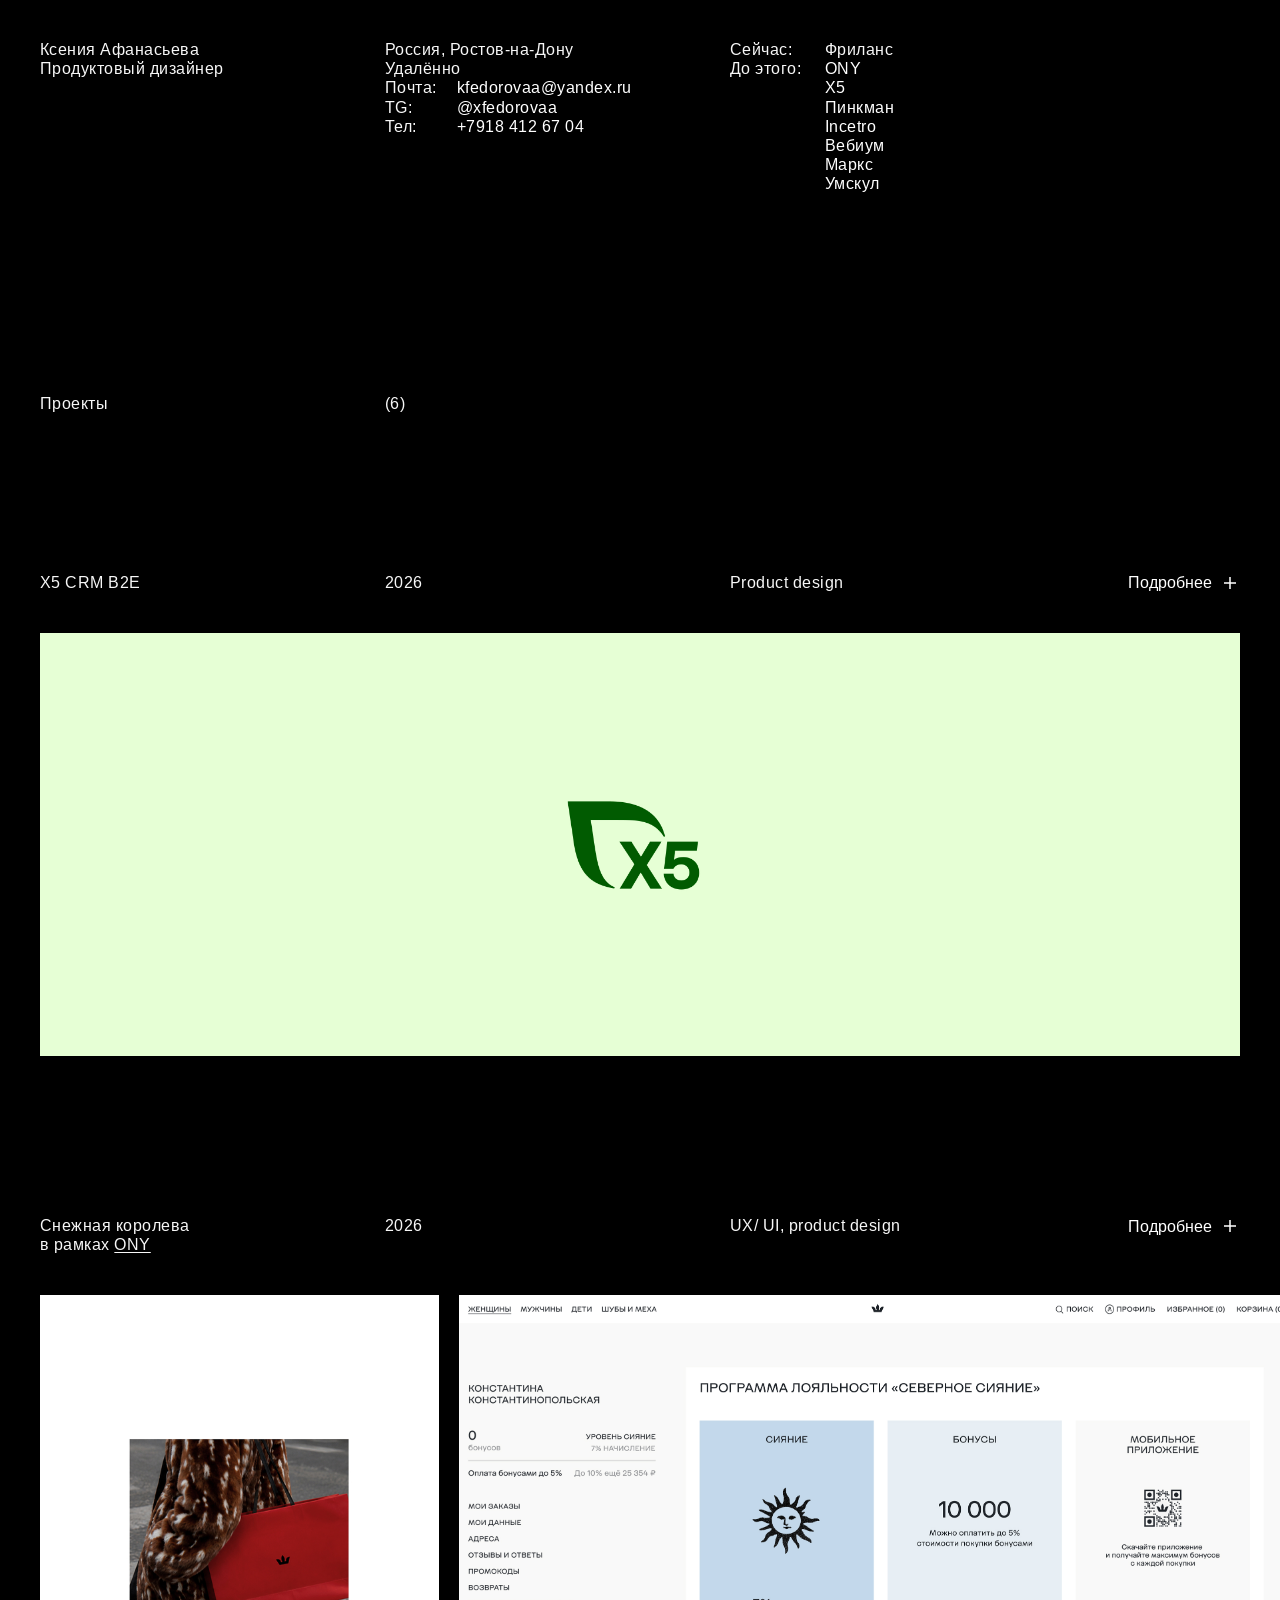
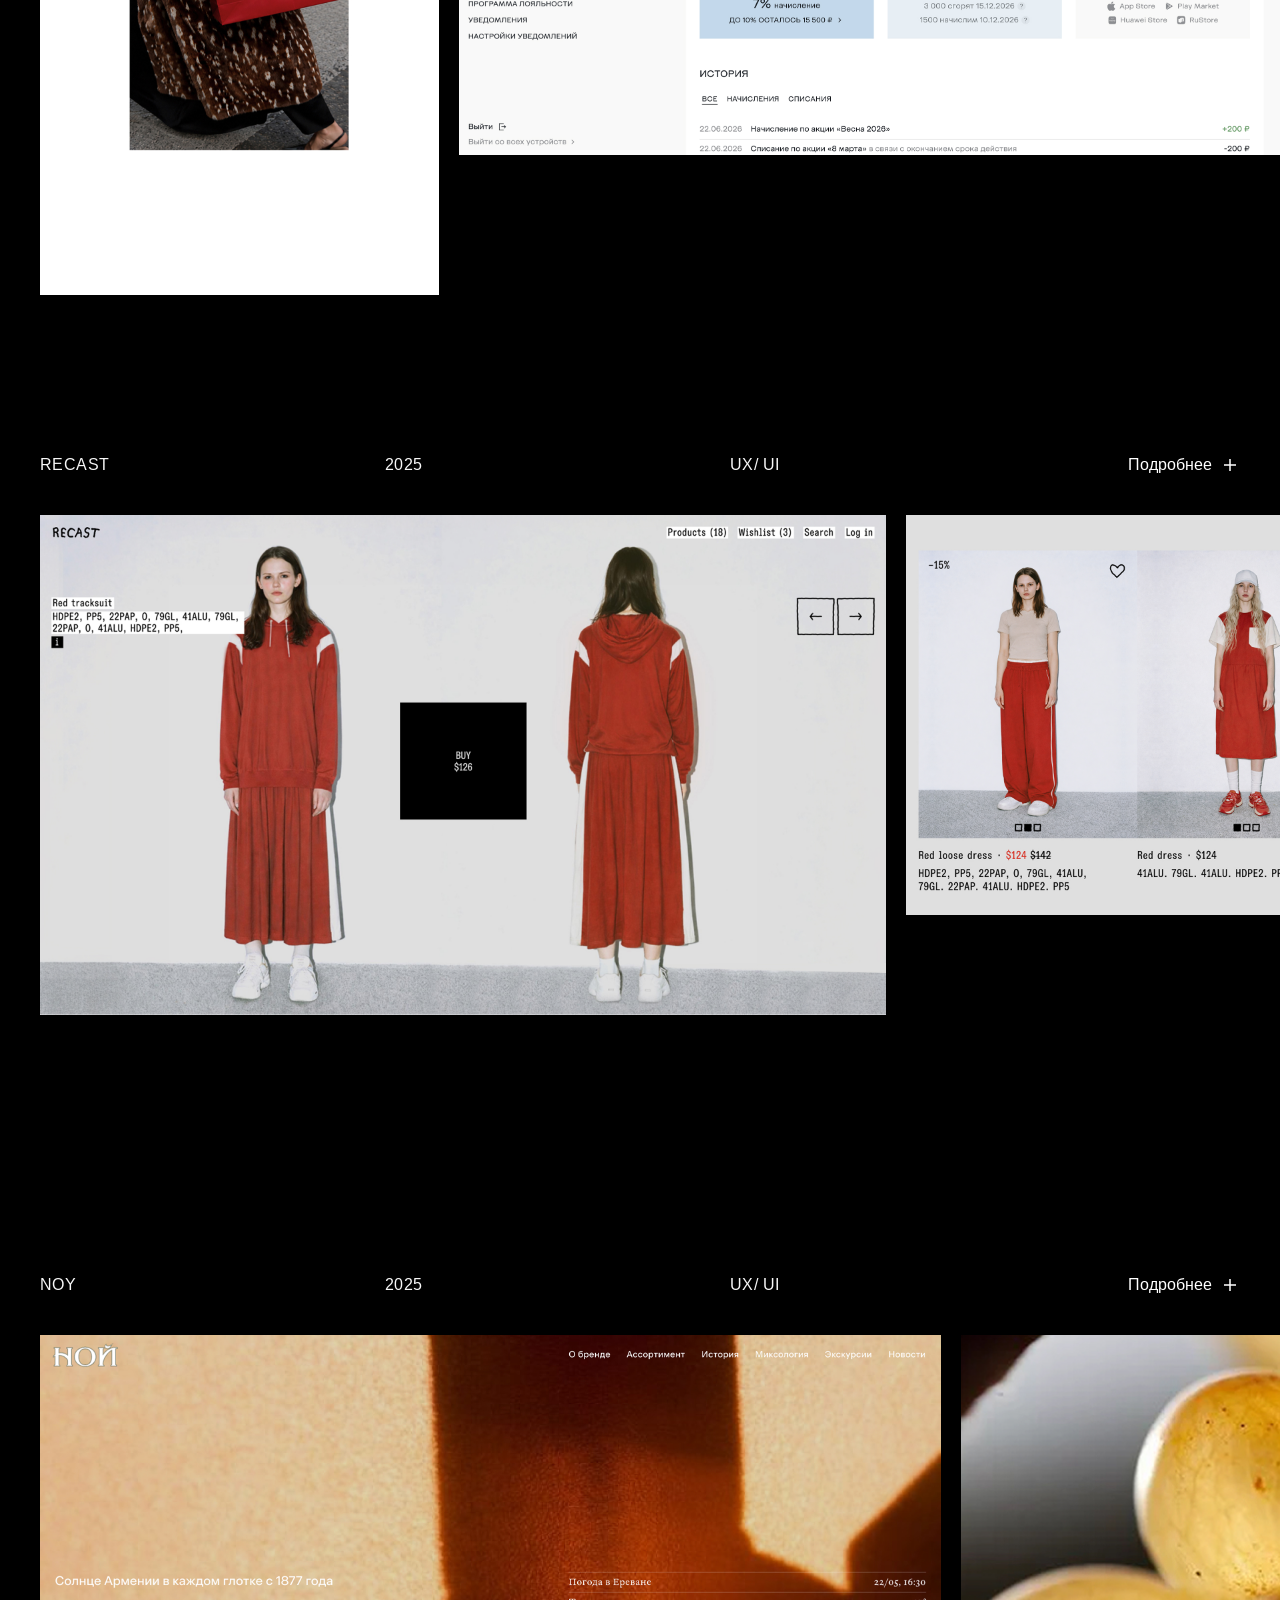
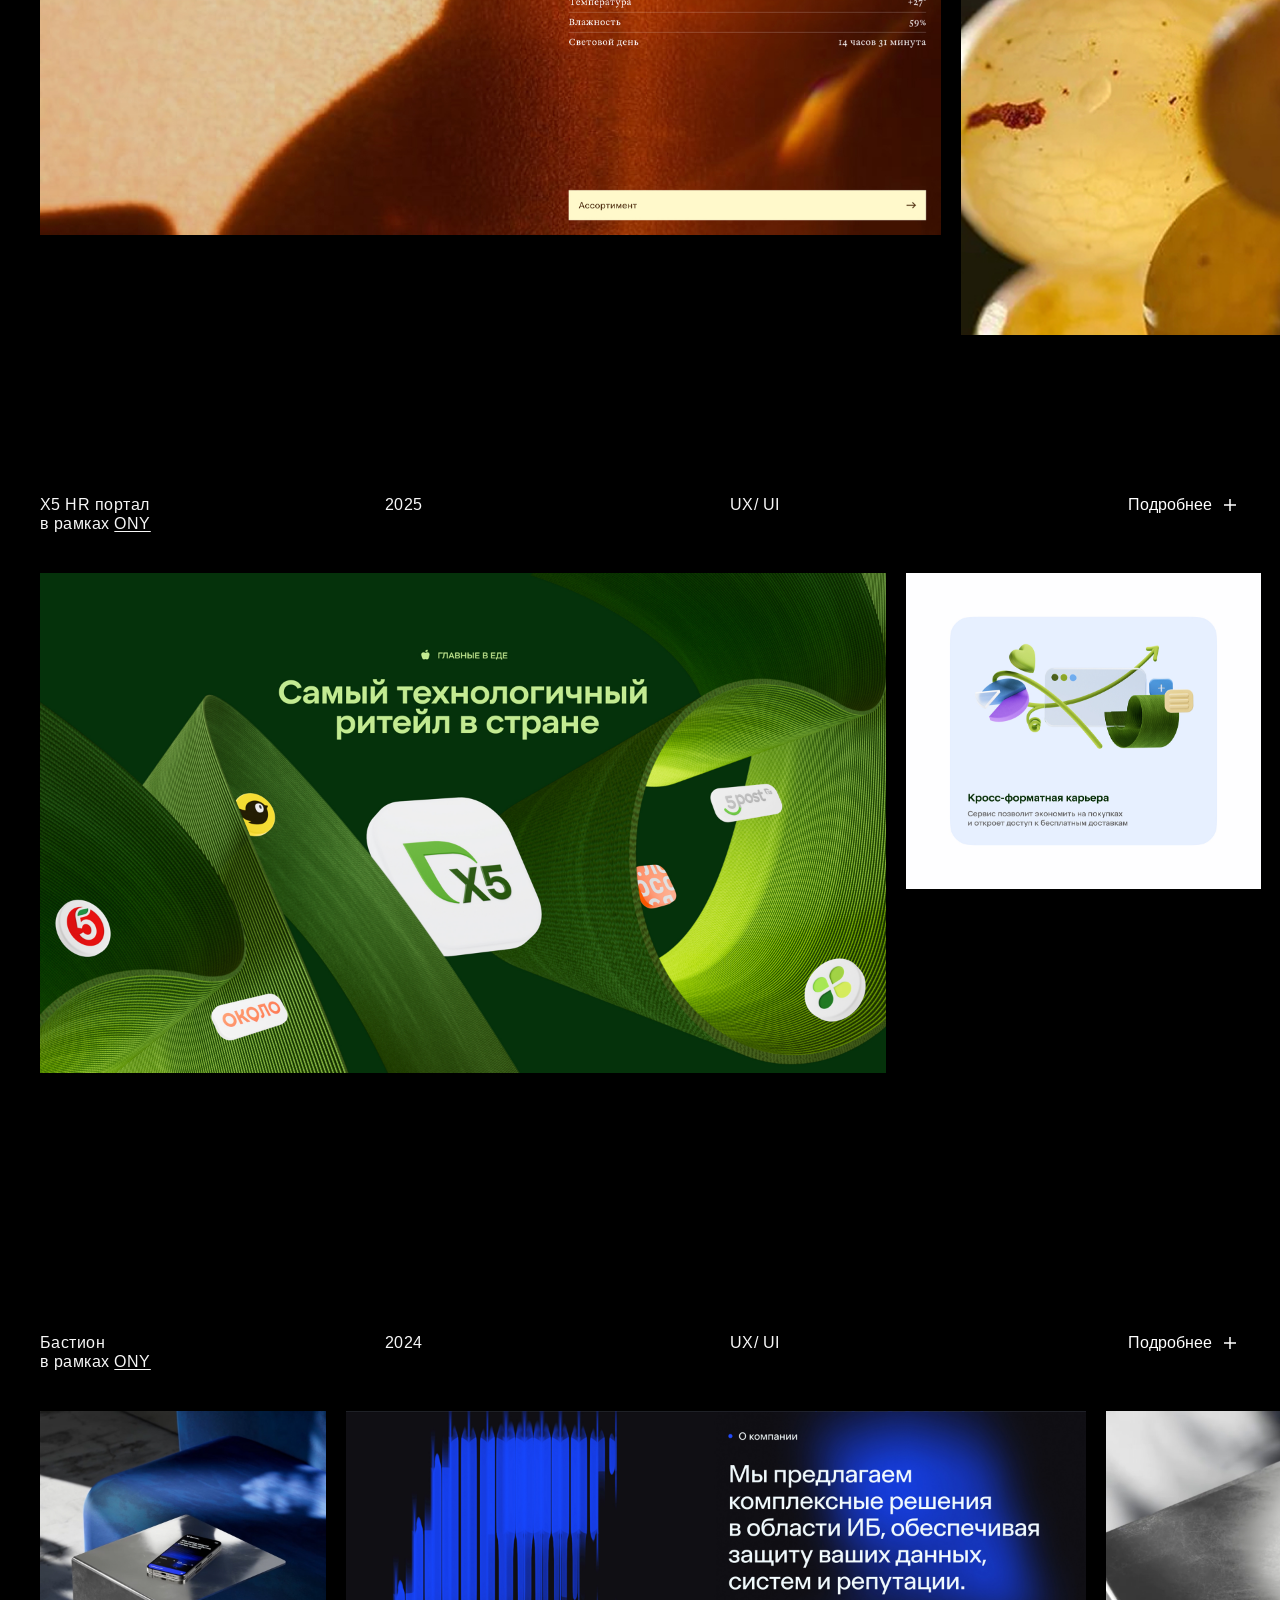
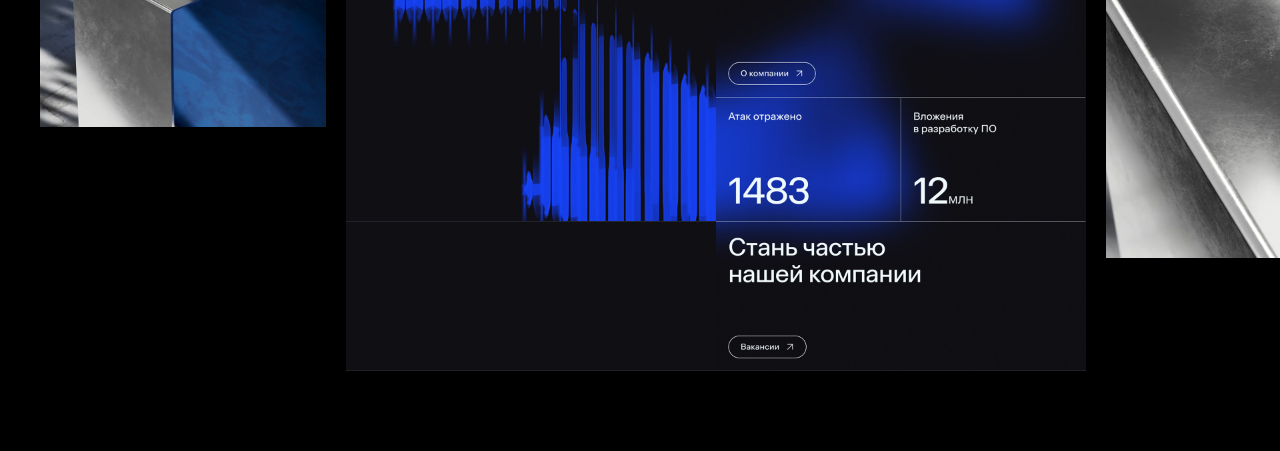
==== index.html @ 17ab8d95 "Add site favicon. Co-authored-by: Cursor <cursoragent@cursor.com>" ====
<!DOCTYPE html>
<html lang="ru">
<head>
  <meta charset="UTF-8" />
  <meta name="viewport" content="width=device-width, initial-scale=1.0" />
  <title>Ксения Афанасьева — продуктовый дизайнер</title>
  <link rel="icon" href="assets/favicon.png" type="image/png" />
  <link rel="preconnect" href="https://fonts.googleapis.com" />
  <link rel="preconnect" href="https://fonts.gstatic.com" crossorigin />
  <link href="https://fonts.googleapis.com/css2?family=Arimo:wght@400&display=swap" rel="stylesheet" />
  <link rel="stylesheet" href="style.css?v=x197b" />
  <script defer src="script.js?v=x197b"></script>
</head>
<body>
  <a class="skip-link" href="#projects">К проектам</a>

  <header class="site-header" data-header>
    <div class="site-header__inner">
      <div class="header-identity-slot">
        <div class="header-identity">
          <p class="header-identity__name">
            Ксения Афанасьева<br />
            Продуктовый дизайнер
          </p>
          <button type="button" class="btn-text" data-open-cv aria-haspopup="dialog" aria-controls="cv-dialog" hidden>
            Открыть CV
          </button>
        </div>
      </div>

      <div class="header-contacts">
        <p class="header-location">
          Россия, Ростов-на-Дону<br />
          Удалённо
        </p>
        <div class="header-contacts__row">
          <p class="header-contacts__labels">
            Почта:<br />
            TG:<br />
            Тел:
          </p>
          <p class="header-contacts__values">
            <a class="btn-text" href="mailto:kfedorovaa@yandex.ru">kfedorovaa@yandex.ru</a><br />
            <a class="btn-text" href="https://t.me/xfedorovaa" target="_blank" rel="noopener noreferrer">@xfedorovaa</a><br />
            <a class="btn-text" href="tel:+79184126704">+7918 412 67 04</a>
          </p>
        </div>
      </div>

      <div class="header-employment">
        <div class="header-employment__labels">
          <p>Сейчас:</p>
          <p>До этого:</p>
        </div>
        <div class="header-employment__values">
          <p>Фриланс</p>
          <p>
            <a class="btn-text" href="https://ony.ru/" target="_blank" rel="noopener noreferrer">ONY</a><br />
            <a class="btn-text" href="https://x5.tech/" target="_blank" rel="noopener noreferrer">X5</a><br />
            <a class="btn-text" href="https://pinkman.ru/" target="_blank" rel="noopener noreferrer">Пинкман</a><br />
            <a class="btn-text" href="https://incetro.ru/" target="_blank" rel="noopener noreferrer">Incetro</a><br />
            <a class="btn-text" href="https://webium.ru/" target="_blank" rel="noopener noreferrer">Вебиум</a><br />
            <a class="btn-text" href="https://marksteam.ru/" target="_blank" rel="noopener noreferrer">Маркс</a><br />
            <a class="btn-text" href="https://umschool.net/" target="_blank" rel="noopener noreferrer">Умскул</a>
          </p>
        </div>
      </div>
    </div>
  </header>

  <main>
    <section class="projects" id="projects" aria-labelledby="projects-heading">
      <div class="projects__head">
        <h1 id="projects-heading" class="projects__title">Проекты</h1>
        <p class="projects__count" aria-label="Всего проектов: 6">(6)</p>
      </div>

      <ul class="projects__list">
        <!-- X5 CRM -->
        <li class="project" data-project>
          <div class="project__top">
            <div class="project__meta">
              <h2 class="project__name">X5 CRM B2E</h2>
              <p class="project__year">2026</p>
              <p class="project__type">Product design</p>
              <button type="button" class="btn-details" data-toggle-details aria-expanded="false">
                <span data-details-label>Подробнее</span>
                <img src="assets/icons/plus.svg" alt="" width="20" height="20" data-details-icon />
              </button>
            </div>

            <div class="project__details" data-details>
              <div class="project__details-collapse">
                <div class="project__details-grid">
                  <p class="project__year project__year--detail">2026</p>
                  <div class="project__team">
                    <p>Арт-директор:<br />Александр Бородин</p>
                    <p>
                      Дизайнеры:<br />
                      Анна Шестакевич<br />
                      Дарья Кондратенко<br />
                      Ксения Афанасьева<br />
                      Сергей Бреус<br />
                      Игорь Кранга
                    </p>
                  </div>
                  <div class="project__about">
                    <div class="project__row">
                      <h3>Задача</h3>
                      <p>Развивать внутреннюю CRM X5 для управления задачами и заявками сотрудников. Переносить существующие процессы в единый интерфейс и упрощать сложные пользовательские сценарии.</p>
                    </div>
                    <div class="project__row">
                      <h3>Роль</h3>
                      <p>Продуктовый дизайнер в команде X5, аутстафф от ONY — 5 месяцев. Проектировала сценарии для сотрудников и руководителей, развивала компоненты дизайн-системы и готовила прототипы для исследований.</p>
                    </div>
                    <div class="project__row">
                      <h3>Ключевой сценарий — оформление сотрудников</h3>
                      <div class="project__prose">
                        <p>Переработала многошаговую заявку на трудоустройство для граждан РФ и иностранцев, которая раньше существовала в формате отдельного опросника.</p>
                        <p><span class="project__lead">Проблема.</span> Форма была перегружена текстом, а требования к документам часто менялись. Сотрудники затруднялись при выборе рабочего графика.</p>
                        <p><span class="project__lead">Исследование.</span> Тестирование показало, что выбор смен отнимал время: новички не понимали номера графиков и не могли осознанно выбрать подходящий.</p>
                        <p><span class="project__lead">Решение.</span> Перестроила форму по смысловым шагам, переработала выбор первого рабочего дня и графика. Теперь сотрудник указывает пожелания по сменам, а руководитель видит их при согласовании заявки.</p>
                      </div>
                    </div>
                    <div class="project__row">
                      <h3>Другие сценарии</h3>
                      <ul class="project__bullets">
                        <li>Проверка заявок руководителем с возможностью вернуть их на исправление и оставить комментарии к конкретным полям.</li>
                        <li>Больничные, отгулы и обмен сменами с согласованием руководителем или коллегой.</li>
                        <li>Отправка и подписание документов сотрудниками.</li>
                      </ul>
                    </div>
                    <div class="project__row">
                      <h3>Результат</h3>
                      <p>Обновлённый сценарий оформления сотрудников запущен в продукте. Сотрудники могут указывать пожелания по рабочему графику, а руководители — видеть их при рассмотрении заявки.</p>
                    </div>
                  </div>
                </div>
              </div>
            </div>
          </div>
          <figure class="project__media project__media--logo">
            <img class="project__logo" src="assets/projects/x5-crm/logo.jpg" alt="Логотип X5" width="1360" height="480" />
          </figure>
        </li>

        <!-- Snow Queen -->
        <li class="project" data-project>
          <div class="project__top">
            <div class="project__meta">
              <h2 class="project__name">
                Снежная королева<br />
                в рамках
                <a href="https://ony.ru/" target="_blank" rel="noopener noreferrer">ONY</a>
              </h2>
              <p class="project__year">2026</p>
              <p class="project__type">UX/ UI, product design</p>
              <button type="button" class="btn-details" data-toggle-details aria-expanded="false">
                <span data-details-label>Подробнее</span>
                <img src="assets/icons/plus.svg" alt="" width="20" height="20" data-details-icon />
              </button>
            </div>
            <div class="project__details" data-details>
              <div class="project__details-collapse">
                <div class="project__details-grid">
                  <p class="project__year project__year--detail">2026</p>
                  <div class="project__team">
                    <p>Арт-директор:<br />Александр Бородин</p>
                    <p>
                      Дизайнеры:<br />
                      Анна Шестакевич<br />
                      Дарья Кондратенко<br />
                      Ксения Афанасьева<br />
                      Сергей Бреус<br />
                      Игорь Кранга
                    </p>
                  </div>
                  <div class="project__about">
                    <div class="project__row">
                      <h3>Задача</h3>
                      <p>Обновить дизайн интернет-магазина и приложения под новый бренд, сохранить сложную бизнес-логику и сделать понятным то, что путало покупателей.</p>
                    </div>
                    <div class="project__row">
                      <h3>Роль</h3>
                      <p>Дизайнер в команде из 4 человек. Полностью делала прототипы, личный кабинет, часть карточки товара и несколько внешних страниц. Также генерация изображений, подготовка макетов к вёрстке и сопровождение после запуска.</p>
                    </div>
                    <div class="project__row">
                      <h3>Объём</h3>
                      <p>29 страниц, веб и приложение за 2 месяца.</p>
                    </div>
                    <div class="project__row">
                      <h3>Что изменили</h3>
                      <ul class="project__bullets">
                        <li>Бронирование с примеркой в магазине через час</li>
                        <li>Упростили оформление заказа</li>
                        <li>Понятнее программа лояльности</li>
                        <li>Личный кабинет разбит по смысловым блокам</li>
                        <li>Новое: отзывы и оценки в карточке, сториз товаров — мини-коллекции из 5–10 вещей и др.</li>
                      </ul>
                    </div>
                  </div>
                </div>
              </div>
            </div>
          </div>
          <div class="gallery" aria-label="Галерея проекта Снежная королева">
            <div class="gallery__track">
              <img class="gallery__item" src="assets/projects/snow-queen/preview.jpg" alt="" width="399" height="600" loading="lazy" style="--w:399;--h:600" />
              <img class="gallery__item" src="assets/projects/snow-queen/block.jpg" alt="" width="835" height="460" loading="lazy" style="--w:835;--h:460" />
              <div class="gallery__stack" style="--w:273;--h:600">
                <img src="assets/projects/snow-queen/product-01.jpg" alt="" width="273" height="375" loading="lazy" />
                <img src="assets/projects/snow-queen/product-02.jpg" alt="" width="273" height="225" loading="lazy" />
              </div>
              <img class="gallery__item" src="assets/projects/snow-queen/photo.jpg" alt="" width="327" height="500" loading="lazy" style="--w:327;--h:500" />
              <img class="gallery__item" src="assets/projects/snow-queen/main.jpg" alt="" width="708" height="500" loading="lazy" style="--w:708;--h:500" />
              <img class="gallery__item" src="assets/projects/snow-queen/product-01.jpg" alt="" width="273" height="600" loading="lazy" style="--w:273;--h:600" />
              <img class="gallery__item" src="assets/projects/snow-queen/mannequin.jpg" alt="" width="306" height="460" loading="lazy" style="--w:306;--h:460" />
              <img class="gallery__item" src="assets/projects/snow-queen/product-02.jpg" alt="" width="274" height="600" loading="lazy" style="--w:274;--h:600" />
            </div>
          </div>
        </li>

        <!-- RECAST -->
        <li class="project" data-project>
          <div class="project__top">
            <div class="project__meta">
              <h2 class="project__name">RECAST</h2>
              <p class="project__year">2025</p>
              <p class="project__type">UX/ UI</p>
              <button type="button" class="btn-details" data-toggle-details aria-expanded="false">
                <span data-details-label>Подробнее</span>
                <img src="assets/icons/plus.svg" alt="" width="20" height="20" data-details-icon />
              </button>
            </div>
            <div class="project__details" data-details>
              <div class="project__details-collapse">
                <div class="project__details-grid">
                  <p class="project__year project__year--detail">2025</p>
                  <div class="project__team">
                    <p>Арт-директор:<br />Богдан Чернышев</p>
                    <p>Дизайнер:<br />Ксения Афанасьева</p>
                  </div>
                  <div class="project__about">
                    <div class="project__row">
                      <h3>Задача</h3>
                      <p>Придумать бренд одежды из переработанных материалов и его интернет-магазин. Метафора: маркировка пластика (HDPE2, PP5) становится языком бренда и навигации.</p>
                    </div>
                    <div class="project__row">
                      <h3>Роль</h3>
                      <p>Весь проект: концепция, айдентика, дизайн интернет-магазина, генеративный фото- и видеостиль.</p>
                    </div>
                    <div class="project__row">
                      <h3>Инструменты</h3>
                      <p>Midjourney, ChatGPT, Krea, Sora.</p>
                    </div>
                  </div>
                </div>
              </div>
            </div>
          </div>
          <div class="gallery" aria-label="Галерея проекта RECAST">
            <div class="gallery__track">
              <img class="gallery__item" src="assets/projects/recast/group-01.jpg" alt="" width="846" height="500" loading="lazy" style="--w:846;--h:500" />
              <img class="gallery__item" src="assets/projects/recast/main-01.jpg" alt="" width="450" height="400" loading="lazy" style="--w:450;--h:400" />
              <img class="gallery__item" src="assets/projects/recast/main-02.jpg" alt="" width="779" height="500" loading="lazy" style="--w:779;--h:500" />
              <img class="gallery__item" src="assets/projects/recast/group-02.jpg" alt="" width="421" height="600" loading="lazy" style="--w:421;--h:600" />
              <img class="gallery__item" src="assets/projects/recast/catalog.jpg" alt="" width="604" height="500" loading="lazy" style="--w:604;--h:500" decoding="async" />
              <img class="gallery__item" src="assets/projects/recast/main-03.jpg" alt="" width="699" height="400" loading="lazy" style="--w:699;--h:400" />
            </div>
          </div>
        </li>

        <!-- NOY -->
        <li class="project" data-project>
          <div class="project__top">
            <div class="project__meta">
              <h2 class="project__name">NOY</h2>
              <p class="project__year">2025</p>
              <p class="project__type">UX/ UI</p>
              <button type="button" class="btn-details" data-toggle-details aria-expanded="false">
                <span data-details-label>Подробнее</span>
                <img src="assets/icons/plus.svg" alt="" width="20" height="20" data-details-icon />
              </button>
            </div>
            <div class="project__details" data-details>
              <div class="project__details-collapse">
                <div class="project__details-grid">
                  <p class="project__year project__year--detail">2025</p>
                  <div class="project__team">
                    <p>Арт-директор:<br />Богдан Чернышев</p>
                    <p>Дизайнер:<br />Ксения Афанасьева</p>
                  </div>
                  <div class="project__about">
                    <div class="project__row">
                      <h3>Задача</h3>
                      <p>Провести редизайн фирменного стиля и сайта бренда «НОЯ». Необходимо было переосмыслить визуальный язык, чтобы подчеркнуть атмосферу роскоши и эксклюзивности, а также передать богатый культурный колорит Армении.</p>
                    </div>
                    <div class="project__row">
                      <h3>Идея</h3>
                      <p>Концепция вдохновлена многовековым наследием и природным величием Армении. Визуальный язык построен на контрасте благородной сдержанности и декоративных элементов, отсылающих к национальным орнаментам и фактурам камня. Акцент сделан на создании ощущения «тихой роскоши», где премиальность раскрывается через детали, а не через избыточность.</p>
                    </div>
                    <div class="project__row">
                      <h3>Роль</h3>
                      <p>Самостоятельно разработала концепцию проекта, дизайн интернет-магазина, а также генеративный фото- и видеостиль.</p>
                    </div>
                  </div>
                </div>
              </div>
            </div>
          </div>
          <div class="gallery" aria-label="Галерея проекта NOY">
            <div class="gallery__track">
              <img class="gallery__item" src="assets/projects/noy/group-01.jpg" alt="" width="901" height="500" loading="lazy" style="--w:901;--h:500" />
              <img class="gallery__item" src="assets/projects/noy/preview.jpg" alt="" width="422" height="600" loading="lazy" style="--w:422;--h:600" />
              <img class="gallery__item" src="assets/projects/noy/product-01.jpg" alt="" width="273" height="600" loading="lazy" style="--w:273;--h:600" />
              <img class="gallery__item" src="assets/projects/noy/group-03.jpg" alt="" width="901" height="526" loading="lazy" style="--w:901;--h:526" />
              <img class="gallery__item" src="assets/projects/noy/product-02.jpg" alt="" width="273" height="600" loading="lazy" style="--w:273;--h:600" />
              <img class="gallery__item" src="assets/projects/noy/preview.jpg" alt="" width="387" height="405" loading="lazy" style="--w:387;--h:405" />
              <img class="gallery__item" src="assets/projects/noy/block.jpg?v=4" alt="" width="901" height="577" loading="lazy" style="--w:901;--h:577" decoding="async" />
              <img class="gallery__item" src="assets/projects/noy/product-03.jpg" alt="" width="273" height="600" loading="lazy" style="--w:273;--h:600" />
            </div>
          </div>
        </li>

        <!-- X5 HR -->
        <li class="project" data-project>
          <div class="project__top">
            <div class="project__meta">
              <h2 class="project__name">
                X5 HR портал<br />
                в рамках
                <a href="https://ony.ru/" target="_blank" rel="noopener noreferrer">ONY</a>
              </h2>
              <p class="project__year">2025</p>
              <p class="project__type">UX/ UI</p>
              <button type="button" class="btn-details" data-toggle-details aria-expanded="false">
                <span data-details-label>Подробнее</span>
                <img src="assets/icons/plus.svg" alt="" width="20" height="20" data-details-icon />
              </button>
            </div>
            <div class="project__details" data-details>
              <div class="project__details-collapse">
                <div class="project__details-grid">
                  <p class="project__year project__year--detail">2025</p>
                  <div class="project__team">
                    <p>Арт-директор:<br />Артём Леонтьев</p>
                    <p>
                      Дизайнеры:<br />
                      Ксения Афанасьева<br />
                      Игорь Кранга
                    </p>
                  </div>
                  <div class="project__about">
                    <div class="project__row">
                      <h3>Задача</h3>
                      <p>Сделать карьерный портал холдинга, который помогает кандидату найти вакансию по городу и направлению и привлекает через мероприятия.</p>
                    </div>
                    <div class="project__row">
                      <h3>Роль</h3>
                      <p>Дизайнер в команде. Делала прототипы и дизайн страниц по новому бренду, генерацию изображений, подготовку макетов к вёрстке.</p>
                    </div>
                    <div class="project__row">
                      <h3>Результат</h3>
                      <p>Написала гайд по работе с библиотекой компонентов и свод правил по типографике, шрифтам, композиции и использованию компонентов. По этим правилам команда X5 собирает коммуникационные лендинги без участия агентства.</p>
                    </div>
                  </div>
                </div>
              </div>
            </div>
          </div>
          <div class="gallery" aria-label="Галерея проекта X5 HR Portal">
            <div class="gallery__track">
              <img class="gallery__item" src="assets/projects/x5-hr/block.jpg" alt="" width="846" height="500" loading="lazy" style="--w:846;--h:500" />
              <img class="gallery__item" src="assets/projects/x5-hr/main.jpg" alt="" width="355" height="316" loading="lazy" style="--w:355;--h:316" />
              <img class="gallery__item" src="assets/projects/x5-hr/group-01.jpg" alt="" width="422" height="600" loading="lazy" style="--w:422;--h:600" />
              <img class="gallery__item" src="assets/projects/x5-hr/group-02.jpg" alt="" width="848" height="500" loading="lazy" style="--w:848;--h:500" />
            </div>
          </div>
        </li>

        <!-- Bastion -->
        <li class="project" data-project>
          <div class="project__top">
            <div class="project__meta">
              <h2 class="project__name">
                Бастион<br />
                в рамках
                <a href="https://ony.ru/" target="_blank" rel="noopener noreferrer">ONY</a>
              </h2>
              <p class="project__year">2024</p>
              <p class="project__type">UX/ UI</p>
              <button type="button" class="btn-details" data-toggle-details aria-expanded="false">
                <span data-details-label>Подробнее</span>
                <img src="assets/icons/plus.svg" alt="" width="20" height="20" data-details-icon />
              </button>
            </div>
            <div class="project__details" data-details>
              <div class="project__details-collapse">
                <div class="project__details-grid">
                  <p class="project__year project__year--detail">2024</p>
                  <div class="project__team">
                    <p>Арт-директор:<br />Георгий Кустов</p>
                    <p>
                      Дизайнеры:<br />
                      Ксения Афанасьева<br />
                      Сергей Бреус
                    </p>
                  </div>
                  <div class="project__about">
                    <div class="project__row">
                      <h3>Задача</h3>
                      <p>Редизайн корпоративного сайта компании по информационной безопасности под новый бренд: услуги, проекты, карьера, медиа.</p>
                    </div>
                    <div class="project__row">
                      <h3>Роль</h3>
                      <p>Дизайнер в команде. Делала прототипы, дизайн страниц, адаптивы 768/375, генерацию изображений, готовила макеты к вёрстке.</p>
                    </div>
                  </div>
                </div>
              </div>
            </div>
          </div>
          <div class="gallery gallery--bastion" aria-label="Галерея проекта Бастион">
            <div class="gallery__track">
              <img class="gallery__item" src="assets/projects/bastion/preview-01.jpg" alt="" width="286" height="316" loading="lazy" style="--w:286;--h:316" />
              <img class="gallery__item" src="assets/projects/bastion/block.jpg" alt="" width="740" height="560" loading="lazy" style="--w:740;--h:560" />
              <img class="gallery__item" src="assets/projects/bastion/preview-02.jpg" alt="" width="796" height="447" loading="lazy" style="--w:796;--h:447" />
              <img class="gallery__item" src="assets/projects/bastion/preview-03.jpg" alt="" width="366" height="316" loading="lazy" style="--w:366;--h:316" />
              <img class="gallery__item" src="assets/projects/bastion/preview-04.jpg" alt="" width="796" height="447" loading="lazy" style="--w:796;--h:447" />
            </div>
          </div>
        </li>
      </ul>
    </section>
  </main>

  <!-- CV dialog -->
  <div class="cv-overlay" id="cv-dialog" role="dialog" aria-modal="true" aria-labelledby="cv-title" hidden>
    <div class="cv-overlay__backdrop" data-close-cv tabindex="-1"></div>
    <div class="cv-dialog" role="document">
      <button type="button" class="cv-dialog__close" data-close-cv aria-label="Закрыть CV">
        <img src="assets/icons/close.svg" alt="" width="20" height="20" />
      </button>

      <div class="cv-dialog__paper">
        <div class="cv-page cv-page--left">
          <aside class="cv-sidebar">
            <div class="cv-photo">
              <img class="cv-photo__clip" src="assets/icons/paperclip.svg" alt="" width="28" height="48" />
              <div class="cv-photo__frame">
                <img src="assets/cv/portrait.jpg" alt="Портрет Ксении Афанасьевой" width="134" height="155" />
              </div>
            </div>
            <p class="cv-sidebar__role">Продуктовый дизайнер</p>
            <p class="cv-sidebar__summary">Опыт более 3 лет в UX/UI. Проектирую веб- и мобильные интерфейсы для e-commerce, B2E и B2B-продуктов</p>
            <p class="cv-sidebar__location">Ростов-на-Дону, Россия<br />Удаленно</p>
          </aside>

          <div class="cv-col cv-col--left">
            <h2 id="cv-title" class="cv-name">Ксения Афанасьева</h2>
            <div class="cv-block cv-block--contacts">
              <p><span class="cv-label">TG: </span><a href="https://t.me/xfedorovaa" target="_blank" rel="noopener noreferrer">@xfedorovaa</a></p>
              <p><span class="cv-label">Email: </span><a href="mailto:kfedorovaa@yandex.ru">kfedorovaa@yandex.ru</a></p>
              <p><span class="cv-label">Тел: </span><a href="tel:+79184126704">+7 918 412 67 04</a></p>
            </div>
            <div class="cv-block cv-block--education">
              <p class="cv-section-label">Образование</p>
              <p>Высшее (2019 — 2023)</p>
              <p>Южный федеральный университет (ЮФУ), Высшая школа бизнеса, направление «Туризм»</p>
            </div>
            <div class="cv-block cv-block--skills">
              <p class="cv-section-label">Навыки</p>
              <p>Продуктовый, UX/UI, подготовка к разработке: Пользовательские сценарии, прототипирование, веб- и мобильные интерфейсы, e-commerce, B2E, B2B, CRM, работа с результатами исследований, дизайн-системы. Auto Layout, компоненты, варианты, библиотеки, Variables, токены, адаптивный дизайн, Dev Mode.</p>
            </div>
            <div class="cv-block cv-block--tools">
              <p class="cv-section-label">Инструменты</p>
              <p>Figma, FigJam, Miro, Adobe Photoshop, Adobe Illustrator, Claude Code, Cursor, Figma MCP, ChatGPT, Gemini, Perplexity, Midjourney, Krea, Reve, Weavy, Sora, Runway, Jira, Confluence, Notion.</p>
            </div>
            <div class="cv-block cv-block--languages">
              <p class="cv-section-label">Языки</p>
              <p>Английский — B2<br />Испанский — A2</p>
            </div>
          </div>
        </div>

        <p class="cv-experience-label">Опыт</p>

        <div class="cv-page cv-page--right">
          <div class="cv-col cv-col--right">
            <article class="cv-job">
              <div class="cv-job__meta">
                <p class="cv-job__company">ONY</p>
                <p class="cv-job__role">Middle Digital-дизайнер, UX/UI и продуктовые проекты</p>
                <p class="cv-job__dates">Январь 2024 —<br />Ноябрь 2026</p>
              </div>
              <ul class="cv-job__list">
                <li>Проектировала пользовательские сценарии, веб- и мобильные интерфейсы, интерактивные прототипы.</li>
                <li>Создавала и развивала компоненты и дизайн-системы в Figma, готовила макеты к разработке и сопровождала реализацию.</li>
                <li>В составе команды дизайнеров работала над редизайном интернет-магазина и мобильного приложения Снежной Королевы. Также отвечала за прототипы, личный кабинет, самостоятельно проектировала мобильное приложение. Проектировала бронирование товаров для примерки, оформление заказа и возвраты; готовила макеты к разработке и сопровождала реализацию.</li>
                <li>Проектировала страницы карьерного портала X5 HR и готовила макеты к разработке. Также разработала гайд по библиотеке компонентов, типографике, композиции и сборке страниц. Команда X5 использует его для самостоятельной сборки коммуникационных лендингов.</li>
              </ul>
            </article>

            <article class="cv-job">
              <div class="cv-job__meta">
                <p class="cv-job__company">X5</p>
                <p class="cv-job__role">Продуктовый дизайнер<br />на аутстаффе в ONY</p>
                <p class="cv-job__dates">Октябрь 2025 —<br />Февраль 2026</p>
              </div>
              <ul class="cv-job__list">
                <li>Проектировала сценарии внутренней CRM для сотрудников и руководителей, собирала сложные компоненты, включая таблицы.</li>
                <li>На основе результатов исследований переработала многошаговую заявку на трудоустройство: разделила её на смысловые шаги и упростила выбор графика. Обновлённый сценарий запущен в продукте: сотрудник указывает пожелания по сменам, руководитель видит их при согласовании заявки.</li>
                <li>Подготовила прототипы для исследований.</li>
                <li>Проектировала дополнительные сценарии проверки заявок, отсутствий, обмена сменами и работы с документами.</li>
              </ul>
            </article>

            <article class="cv-job">
              <div class="cv-job__meta">
                <p class="cv-job__company">Пинкман</p>
                <p class="cv-job__role">UX/UI-дизайнер</p>
                <p class="cv-job__dates">Август —<br />Декабрь 2023</p>
              </div>
              <ul class="cv-job__list">
                <li>Проектировала веб-страницы и интерфейсы в рамках существующих дизайн-систем.</li>
                <li>Создавала недостающие компоненты, адаптировала макеты под разные разрешения и готовила их к передаче в разработку.</li>
              </ul>
            </article>

            <article class="cv-job">
              <div class="cv-job__meta">
                <p class="cv-job__company">Вебиум</p>
                <p class="cv-job__role">Коммуникационный<br />дизайнер</p>
                <p class="cv-job__dates">Август 2019 —<br />Август 2023</p>
              </div>
              <ul class="cv-job__list">
                <li>Создавала визуальные материалы для социальных сетей, email-рассылок и рекламных кампаний.</li>
                <li>Поддерживала единый визуальный стиль онлайн-школы в разных каналах коммуникации.</li>
              </ul>
            </article>
          </div>
        </div>
      </div>
    </div>
  </div>

</body>
</html>
---- style.css ----
/* Ксения Афанасьева — портфолио
   Desktop: 1440 · Mobile: 375
   Font: Arimo 400 only
*/

:root {
  --bg: #000000;
  --text: #f7f7f7;
  --text-strong: #ffffff;
  --muted: #8a8a8a;
  --cv-ink: #000000;
  --cv-paper: #ffffff;
  --cv-side: #c5d0d8;
  --cv-muted: #6b6b6b;
  --x5-mint: #e1fad2;
  --pad: 40px;
  --content: 1360px;
  --col: 345px;
  --gap-projects: 160px;
  --fs: 16px;
  --lh: 1.2;
  --track: 0.03em;
  --header-sticky-top: 24px;
}

*,
*::before,
*::after {
  box-sizing: border-box;
}

html {
  scroll-behavior: smooth;
}

body {
  margin: 0;
  min-width: 320px;
  background: var(--bg);
  color: var(--text);
  font-family: "Arimo", sans-serif;
  font-weight: 400;
  font-size: var(--fs);
  line-height: var(--lh);
  letter-spacing: var(--track);
  -webkit-font-smoothing: antialiased;
}

img {
  display: block;
  max-width: 100%;
  height: auto;
}

a {
  color: inherit;
  text-decoration: underline;
  text-underline-offset: 2px;
}

a:hover {
  opacity: 0.5;
}

button {
  font: inherit;
  color: inherit;
  background: none;
  border: 0;
  padding: 0;
  cursor: pointer;
}

button:hover {
  opacity: 0.5;
}

button:focus-visible,
a:focus-visible {
  outline: 1px solid var(--text-strong);
  outline-offset: 3px;
}

p,
h1,
h2,
h3,
ul {
  margin: 0;
}

.skip-link {
  position: absolute;
  left: -9999px;
  top: 0;
  z-index: 1000;
  background: var(--text-strong);
  color: var(--bg);
  padding: 8px 12px;
}

.skip-link:focus {
  left: 12px;
  top: 12px;
}

/* Header — 3 columns aligned with projects grid (345 / 345 / rest) */

.site-header {
  padding: var(--pad) var(--pad) 0;
}

.site-header__inner {
  display: grid;
  grid-template-columns: var(--col) var(--col) minmax(0, 1fr);
  gap: 0;
  max-width: var(--content);
  margin: 0 auto;
  align-items: start;
}

.header-identity-slot {
  min-width: 0;
}

.header-identity {
  display: flex;
  flex-direction: column;
  gap: 16px;
  max-width: 220px;
  mix-blend-mode: difference;
  z-index: 20;
}

.header-identity.is-fixed {
  position: fixed;
  top: var(--header-sticky-top);
  mix-blend-mode: difference;
  z-index: 30;
  pointer-events: auto;
  color: var(--text-strong);
}

.header-identity__name,
.header-contacts,
.header-employment {
  mix-blend-mode: difference;
}

[data-open-cv],
button[data-open-cv] {
  display: none !important;
}

.btn-text {
  align-self: flex-start;
  color: var(--text-strong);
  text-decoration: none;
}

.btn-text:hover {
  opacity: 0.5;
  text-decoration: none;
}

.header-contacts {
  max-width: 280px;
  padding-right: 24px;
}

.header-contacts__row {
  display: flex;
  gap: 20px;
  margin-top: 0;
}

.header-contacts__labels {
  flex: 0 0 auto;
}

.header-contacts a {
  text-decoration: none;
}

.header-contacts a:hover {
  text-decoration: none;
  opacity: 0.5;
}

.header-employment {
  display: flex;
  gap: 20px;
  max-width: 280px;
}

.header-employment__labels {
  width: 75px;
  flex-shrink: 0;
}

.header-employment__values .btn-text {
  display: inline;
}

.header-employment a {
  text-decoration: none;
}

/* Projects */

.projects {
  max-width: calc(var(--content) + var(--pad) * 2);
  margin: 0 auto;
  padding: 200px var(--pad) 80px;
}

.projects__head {
  display: grid;
  grid-template-columns: var(--col) var(--col) minmax(0, 1fr);
  align-items: baseline;
  gap: 0;
  margin-bottom: 160px;
  position: relative;
}

.projects__title {
  font-size: var(--fs);
  font-weight: 400;
  width: auto;
  margin: 0;
}

.projects__count {
  font-size: var(--fs);
  margin: 0;
  justify-self: start;
}

.cv-experience-label {
  display: none;
}

.projects__list {
  list-style: none;
  padding: 0;
  display: flex;
  flex-direction: column;
  gap: var(--gap-projects);
}

.project__top {
  margin-bottom: 40px;
}

.project__meta {
  display: grid;
  grid-template-columns: var(--col) var(--col) minmax(0, 1fr) auto;
  gap: 16px 0;
  align-items: start;
  min-height: 20px;
}

.project__name,
.project__year,
.project__type {
  font-size: var(--fs);
  font-weight: 400;
}

.project__name a {
  text-decoration: underline;
}

.btn-details {
  display: inline-flex;
  align-items: center;
  gap: 8px;
  justify-self: end;
  color: var(--text-strong);
  white-space: nowrap;
}

.btn-details img {
  width: 20px;
  height: 20px;
}

.btn-details--static {
  opacity: 0.35;
  cursor: default;
  pointer-events: none;
}

.project__details {
  display: grid;
  grid-template-rows: 0fr;
  margin-top: 0;
  transition: grid-template-rows 0.35s ease, margin-top 0.3s ease;
}

.project__details.is-open {
  grid-template-rows: 1fr;
  margin-top: 60px;
}

.project__details-collapse {
  overflow: hidden;
  min-height: 0;
}

.project__details-grid {
  display: grid;
  grid-template-columns: 160px minmax(0, 1fr);
  gap: 40px 185px;
}

.project__details-grid--solo {
  grid-template-columns: minmax(0, 1fr);
}

.project__year--detail {
  display: none;
}

.project__team {
  display: flex;
  flex-direction: column;
  gap: 20px;
}

.project__about {
  display: flex;
  flex-direction: column;
  gap: 40px;
  max-width: 795px;
}

.project__row {
  display: grid;
  grid-template-columns: 325px minmax(0, 450px);
  gap: 20px;
  align-items: start;
}

.project__row h3 {
  font-size: var(--fs);
  font-weight: 400;
  color: var(--text-strong);
}

.project__bullets {
  list-style: none;
  padding: 0;
  display: flex;
  flex-direction: column;
  gap: 8px;
}

.project__prose {
  display: flex;
  flex-direction: column;
  gap: 16px;
}

.project__lead {
  font-weight: 400;
}

.project__bullets li {
  position: relative;
  padding-left: 26px;
}

.project__bullets li::before {
  content: "";
  position: absolute;
  left: 0;
  top: 7px;
  width: 6px;
  height: 6px;
  background: var(--text-strong);
}

.project__media--logo {
  margin: 0;
  width: 100%;
  line-height: 0;
  background: var(--x5-mint);
  overflow: hidden;
}

.project__logo {
  width: 100%;
  height: auto;
  aspect-ratio: 1360 / 480;
  object-fit: cover;
  object-position: center;
}

/* Horizontal project galleries — bleed to right viewport edge, no scrollbar */
.gallery {
  width: calc(100% + var(--pad));
  max-width: none;
  height: 600px;
  margin-right: calc(var(--pad) * -1);
  overflow-x: auto;
  overflow-y: hidden;
  -webkit-overflow-scrolling: touch;
  scrollbar-width: none;
  -ms-overflow-style: none;
}

.gallery::-webkit-scrollbar {
  display: none;
  width: 0;
  height: 0;
}

.gallery--bastion {
  height: 560px;
}

.gallery__track {
  display: flex;
  align-items: flex-start;
  gap: 20px;
  height: 100%;
  width: max-content;
  padding-right: 0;
}

.gallery__item {
  flex: 0 0 auto;
  width: calc(var(--w) * 1px);
  height: calc(var(--h) * 1px);
  max-width: none;
  object-fit: cover;
  background: #111;
}

.gallery__stack {
  flex: 0 0 auto;
  width: calc(var(--w) * 1px);
  height: calc(var(--h) * 1px);
  display: flex;
  flex-direction: column;
}

.gallery__stack img {
  width: 100%;
  height: auto;
  flex: 1 1 auto;
  object-fit: cover;
  max-width: none;
}

/* CV overlay */

.cv-overlay {
  position: fixed;
  inset: 0;
  z-index: 100;
  display: grid;
  place-items: center;
  padding: 30px;
}

.cv-overlay[hidden] {
  display: none;
}

.cv-overlay__backdrop {
  position: absolute;
  inset: 0;
  background: rgba(0, 0, 0, 0.72);
  border: 0;
  cursor: pointer;
}

.cv-dialog {
  position: relative;
  z-index: 1;
  width: min(1100px, calc(100vw - 48px));
  max-height: calc(100vh - 40px);
  overflow: hidden;
  color: var(--cv-ink);
}

.cv-dialog__close {
  position: absolute;
  top: 16px;
  right: 16px;
  z-index: 2;
  width: 20px;
  height: 20px;
  color: var(--cv-ink);
}

.cv-dialog__close img {
  width: 20px;
  height: 20px;
}

.cv-dialog__paper {
  display: grid;
  grid-template-columns: minmax(0, 1fr) minmax(0, 1fr);
  height: min(720px, calc(100vh - 40px));
  min-height: 0;
  background:
    linear-gradient(90deg, transparent 49.7%, rgba(0, 0, 0, 0.08) 50%, transparent 50.3%),
    var(--cv-paper);
  box-shadow: 0 18px 60px rgba(0, 0, 0, 0.45);
  border-radius: 2px;
  overflow: hidden;
  font-size: 10px;
  letter-spacing: 0.01em;
  line-height: 1.3;
}

.cv-page--left {
  display: grid;
  grid-template-columns: 148px minmax(0, 1fr);
  min-height: 0;
  height: 100%;
  overflow: hidden;
}

.cv-page--right {
  min-height: 0;
  height: 100%;
  overflow: hidden;
}

.cv-sidebar {
  background: var(--cv-side);
  padding: 24px 12px 20px;
  font-size: 10px;
  letter-spacing: 0.01em;
  line-height: 1.25;
  color: #1a1a1a;
  overflow: hidden;
}

.cv-photo {
  width: 120px;
  height: 140px;
  margin: 12px 0 18px 2px;
  position: relative;
}

.cv-photo__clip {
  position: absolute;
  top: -18px;
  left: 10px;
  width: 22px;
  height: 38px;
  z-index: 2;
  transform: rotate(-18deg);
  pointer-events: none;
}

.cv-photo__frame {
  width: 100%;
  height: 100%;
  padding: 8px 7px 14px;
  background: #f2f2f2;
  box-shadow: 1.2px 1.2px 1.4px rgba(0, 0, 0, 0.25);
  transform: rotate(-6deg);
  transform-origin: center;
  position: relative;
}

.cv-photo__frame::before,
.cv-photo__frame::after {
  content: "";
  position: absolute;
  top: 5px;
  width: 5px;
  height: 5px;
  border-radius: 50%;
  background: #c8c8c8;
  box-shadow: inset 0 0.5px 1px rgba(0, 0, 0, 0.35);
  z-index: 1;
}

.cv-photo__frame::before {
  left: 16px;
}

.cv-photo__frame::after {
  right: 16px;
}

.cv-photo__frame img {
  width: 100%;
  height: 100%;
  object-fit: cover;
  object-position: center top;
}

.cv-sidebar__role {
  margin-bottom: 10px;
}

.cv-sidebar__summary {
  margin-bottom: 20px;
}

.cv-col--left {
  padding: 24px 24px 20px 20px;
  min-height: 0;
  overflow: hidden;
}

.cv-name {
  font-size: 22px;
  font-weight: 400;
  letter-spacing: 0.02em;
  margin-bottom: 14px;
}

.cv-block {
  display: flex;
  flex-direction: column;
  gap: 3px;
  margin-bottom: 14px;
}

.cv-block a {
  color: inherit;
}

.cv-label,
.cv-section-label {
  color: var(--cv-muted);
}

.cv-section-label {
  margin-bottom: 2px;
}

.cv-col--right {
  display: flex;
  flex-direction: column;
  gap: 16px;
  min-height: 0;
  height: 100%;
  overflow: hidden;
  padding: 24px 32px 20px 28px;
}

.cv-job {
  display: grid;
  grid-template-columns: 132px minmax(0, 1fr);
  gap: 16px;
  align-items: start;
}

.cv-job__meta p + p {
  margin-top: 4px;
}

.cv-job__company {
  color: var(--cv-ink);
}

.cv-job__role,
.cv-job__dates {
  color: var(--cv-muted);
}

.cv-job__list {
  list-style: none;
  padding: 0;
  display: flex;
  flex-direction: column;
  gap: 6px;
  line-height: 1.35;
}

.cv-job__list li {
  position: relative;
  padding-left: 14px;
}

.cv-job__list li::before {
  content: "";
  position: absolute;
  left: 0;
  top: 5px;
  width: 3.5px;
  height: 3.5px;
  background: #000;
}

body.cv-open {
  overflow: hidden;
}

/* Mobile */

@media (max-width: 900px) {
  :root {
    --pad: 20px;
    --fs: 13px;
    --track: 0.03em;
    --gap-projects: 96px;
    --col: 1fr;
  }

  .site-header__inner {
    display: flex;
    flex-direction: column;
    align-items: stretch;
    gap: 32px;
  }

  .header-identity-slot {
    margin-bottom: 0;
  }

  .header-identity {
    flex-direction: row;
    align-items: flex-start;
    justify-content: space-between;
    gap: 16px;
    max-width: none;
    width: 100%;
    mix-blend-mode: difference;
    z-index: 20;
  }

  .header-identity.is-fixed {
    max-width: none;
    mix-blend-mode: difference;
    color: var(--text-strong);
  }

  .header-identity__name {
    mix-blend-mode: difference;
  }

  .header-contacts,
  .header-employment {
    mix-blend-mode: normal;
  }

  .header-contacts {
    display: flex;
    flex-direction: column;
    gap: 16px;
    max-width: none;
    width: 100%;
    padding-right: 0;
  }

  .header-location {
    margin: 0;
  }

  .header-contacts__row {
    display: grid;
    grid-template-columns: 88px minmax(0, 1fr);
    column-gap: 12px;
    align-items: start;
  }

  .header-employment {
    display: grid;
    grid-template-columns: 88px minmax(0, 1fr);
    column-gap: 12px;
    align-items: start;
    max-width: none;
    width: 100%;
    gap: 0 12px;
  }

  .header-employment__labels {
    width: auto;
  }

  .header-employment__labels p {
    margin: 0;
  }

  .header-employment__values p {
    margin: 0;
  }

  .projects {
    padding-top: 215px;
    padding-bottom: 48px;
  }

  .projects__head {
    display: grid;
    grid-template-columns: 88px minmax(0, 1fr);
    gap: 0 12px;
    margin-bottom: 145px;
    align-items: baseline;
  }

  .projects__title {
    grid-column: 1;
    width: max-content;
    white-space: nowrap;
  }

  .projects__count {
    grid-column: 2;
    justify-self: start;
  }

  .project__meta {
    grid-template-columns: calc(197px - var(--pad)) minmax(0, 1fr);
    grid-template-areas:
      "name type"
      "name btn";
    column-gap: 0;
    row-gap: 8px;
    align-items: start;
  }

  .project__name {
    grid-area: name;
    max-width: 200px;
  }

  .project__year {
    display: none;
  }

  .project__type {
    grid-area: type;
    text-align: left;
    justify-self: start;
    width: max-content;
  }

  .btn-details,
  .btn-details--static {
    grid-area: btn;
    justify-self: start;
    align-self: start;
    width: max-content;
    color: var(--text-strong);
    opacity: 1;
  }

  .btn-details img {
    width: 16px;
    height: 16px;
  }

  .btn-details--static {
    opacity: 1;
    color: var(--text-strong);
  }

  .project__details.is-open {
    margin-top: 60px;
  }

  .project__details-grid,
  .project__details-grid--solo {
    display: grid;
    grid-template-columns: calc(197px - var(--pad)) minmax(0, 1fr);
    column-gap: 0;
    row-gap: 40px;
  }

  .project__year--detail {
    display: block;
    grid-column: 1;
    grid-row: 1;
    margin: 0;
    padding-left: 88px;
  }

  .project__team {
    grid-column: 2;
    grid-row: 1;
    justify-self: start;
    text-align: left;
    order: unset;
  }

  .project__about {
    grid-column: 1 / -1;
    grid-row: 2;
    gap: 40px;
    max-width: none;
  }

  .project__row {
    grid-template-columns: 1fr;
    gap: 12px;
  }

  .project__row h3 {
    padding-left: 88px;
  }

  .project__top {
    margin-bottom: 28px;
  }

  .project__media--logo {
    border-radius: 0;
    min-height: 0;
    display: block;
    background: var(--x5-mint);
  }

  .project__logo {
    width: 100%;
    height: auto;
    aspect-ratio: 1360 / 480;
    object-fit: cover;
  }

  .gallery,
  .gallery--bastion {
    height: 400px;
    width: calc(100% + var(--pad));
    margin-right: calc(var(--pad) * -1);
  }

  .gallery__item {
    width: calc(var(--w) * 0.666px);
    height: calc(var(--h) * 0.666px);
  }

  .gallery__stack {
    width: calc(var(--w) * 0.666px);
    height: calc(var(--h) * 0.666px);
  }

  .gallery__track {
    gap: 14px;
    padding-right: 0;
  }

  /* CV mobile — order from mobile-popup-CV.pdf */
  .cv-overlay {
    padding: 0;
    align-items: stretch;
  }

  .cv-dialog {
    width: 100%;
    max-height: 100%;
    height: 100%;
    border-radius: 0;
    overflow: auto;
  }

  .cv-dialog__close {
    position: fixed;
    top: 16px;
    right: 16px;
    color: #000;
    background: transparent;
    z-index: 5;
  }

  .cv-dialog__paper {
    display: grid;
    grid-template-columns: 118px 1fr;
    grid-template-areas:
      "photo name"
      "photo contacts"
      "photo role"
      "photo summary"
      "photo location";
    column-gap: 16px;
    row-gap: 8px;
    height: auto;
    min-height: 100%;
    box-shadow: none;
    border-radius: 0;
    background: var(--cv-paper);
    padding-bottom: 48px;
  }

  .cv-dialog__paper::before {
    content: "";
    grid-column: 1 / -1;
    grid-row: 1 / 6;
    background: var(--cv-side);
    z-index: 0;
  }

  .cv-page--left,
  .cv-page--right,
  .cv-sidebar,
  .cv-col--left,
  .cv-col--right {
    display: contents;
  }

  .cv-col--left::before {
    content: none;
  }

  .cv-photo,
  .cv-name,
  .cv-block--contacts,
  .cv-sidebar__role,
  .cv-sidebar__summary,
  .cv-sidebar__location,
  .cv-experience-label,
  .cv-block--education,
  .cv-block--skills,
  .cv-block--tools,
  .cv-block--languages,
  .cv-col--right > .cv-job {
    position: relative;
    z-index: 1;
  }

  .cv-photo {
    grid-area: photo;
    width: 110px;
    height: 128px;
    margin: 48px 0 24px 20px;
    order: 1;
  }

  .cv-photo__clip {
    top: -14px;
    left: 6px;
    width: 26px;
    height: 44px;
    transform: rotate(-12deg);
  }

  .cv-name {
    grid-area: name;
    font-size: 20px;
    margin: 48px 20px 0 0;
    order: 2;
  }

  .cv-block--contacts {
    grid-area: contacts;
    margin: 0 20px 0 0;
    font-size: 14px;
    gap: 2px;
    order: 3;
  }

  .cv-sidebar__role {
    grid-area: role;
    margin: 12px 20px 0 0;
    font-size: 14px;
    order: 4;
  }

  .cv-sidebar__summary {
    grid-area: summary;
    margin: 0 20px 0 0;
    font-size: 14px;
    line-height: 1.35;
    order: 5;
  }

  .cv-sidebar__location {
    grid-area: location;
    margin: 0 20px 24px 0;
    padding-bottom: 8px;
    font-size: 14px;
    order: 6;
  }

  .cv-experience-label {
    display: block;
    grid-column: 1 / -1;
    margin: 28px 20px 16px;
    font-size: 16px;
    color: var(--cv-ink);
    order: 10;
  }

  .cv-col--right > .cv-job {
    grid-column: 1 / -1;
    margin: 0 20px 28px;
    display: flex;
    flex-direction: column;
    gap: 12px;
    order: 11;
  }

  .cv-block--education {
    grid-column: 1 / -1;
    margin: 8px 20px 24px;
    font-size: 14px;
    order: 20;
  }

  .cv-block--skills {
    grid-column: 1 / -1;
    margin: 0 20px 24px;
    font-size: 14px;
    order: 21;
  }

  .cv-block--tools {
    grid-column: 1 / -1;
    margin: 0 20px 24px;
    font-size: 14px;
    order: 22;
  }

  .cv-block--languages {
    grid-column: 1 / -1;
    margin: 0 20px 24px;
    font-size: 14px;
    order: 23;
  }

  .cv-section-label {
    font-size: 14px;
    color: var(--cv-ink);
    margin-bottom: 8px;
  }

  .cv-job__meta {
    font-size: 14px;
  }

  .cv-job__company {
    font-size: 16px;
    margin-bottom: 4px;
  }

  .cv-job__role,
  .cv-job__dates {
    color: var(--cv-ink);
    font-size: 14px;
  }

  .cv-job__list {
    gap: 16px;
    font-size: 14px;
    line-height: 1.45;
  }

  .cv-job__list li {
    padding-left: 16px;
  }

  .cv-job__list li::before {
    width: 4px;
    height: 4px;
    top: 7px;
  }

  .cv-label {
    color: var(--cv-ink);
  }
}

@media (min-width: 901px) and (max-width: 1200px) {
  :root {
    --col: 260px;
  }

  .project__details-grid {
    gap: 40px 64px;
  }

  .project__row {
    grid-template-columns: minmax(180px, 260px) minmax(0, 1fr);
  }
}
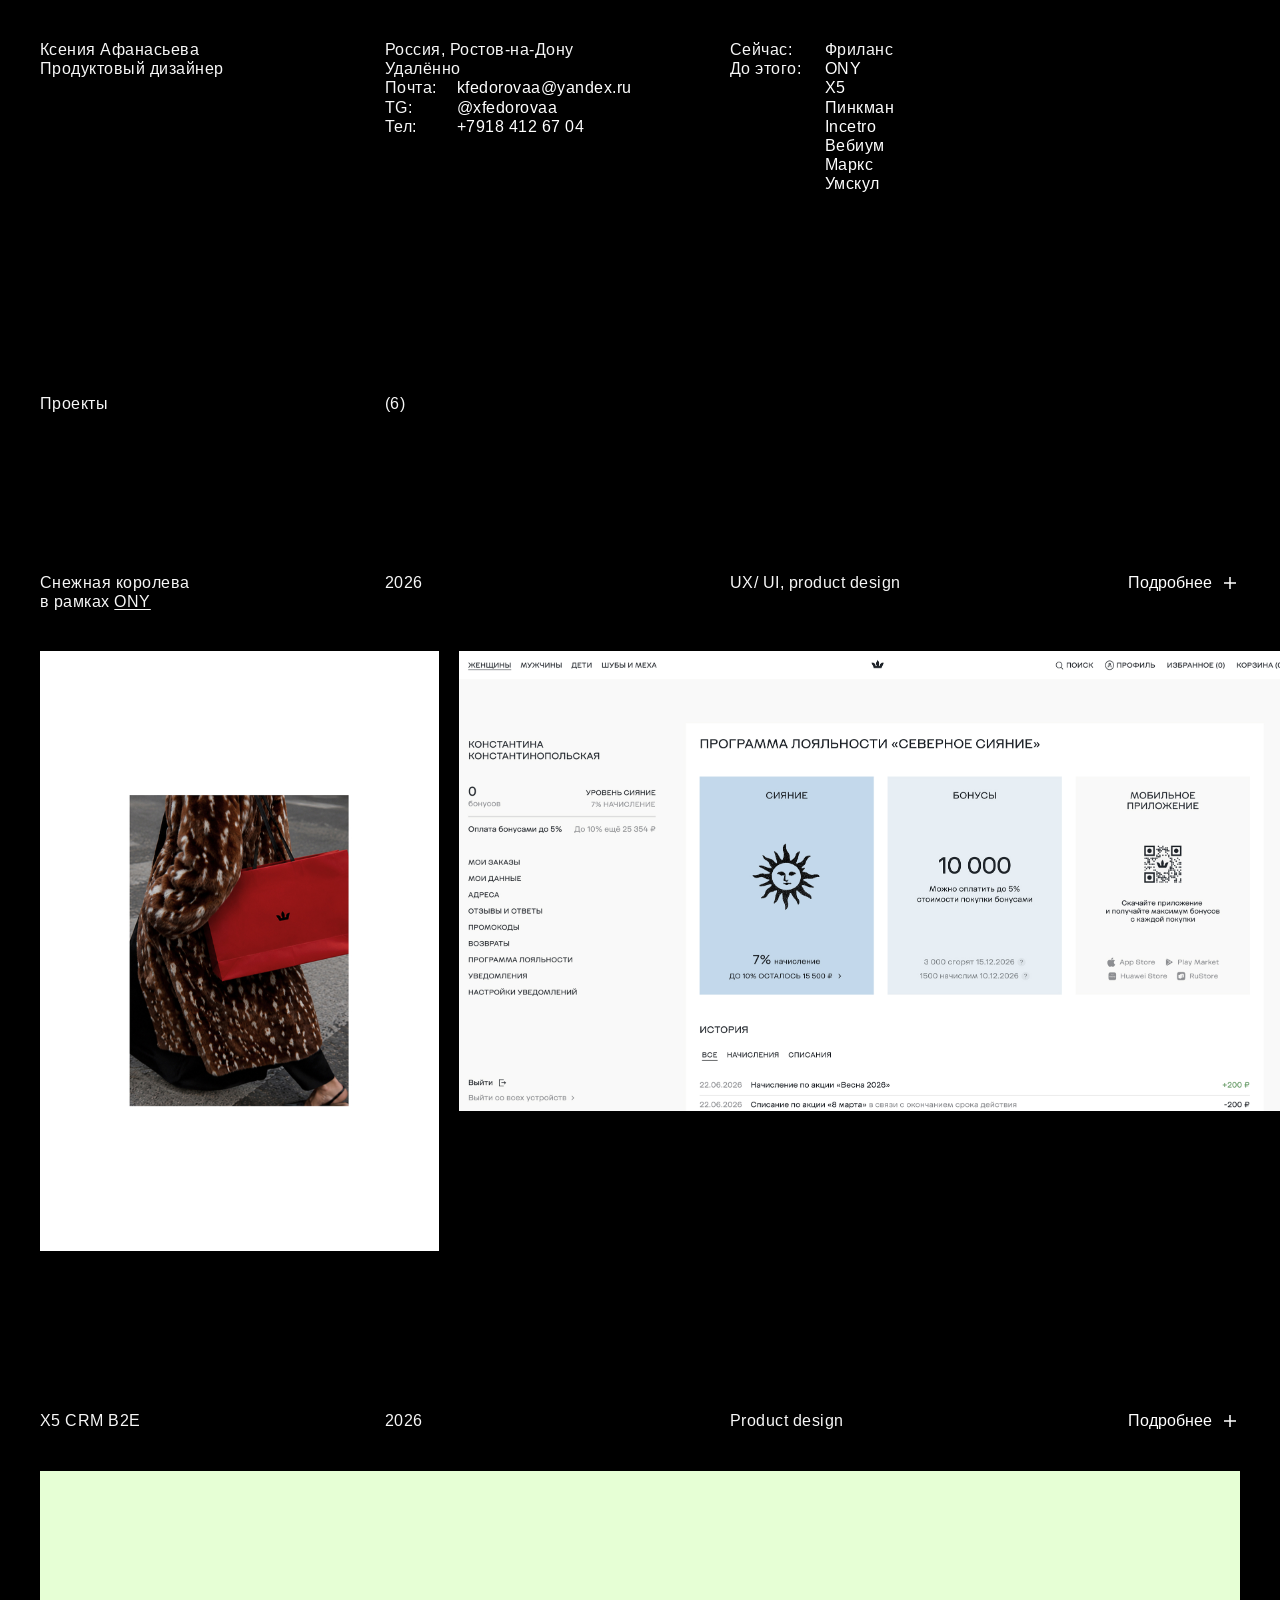
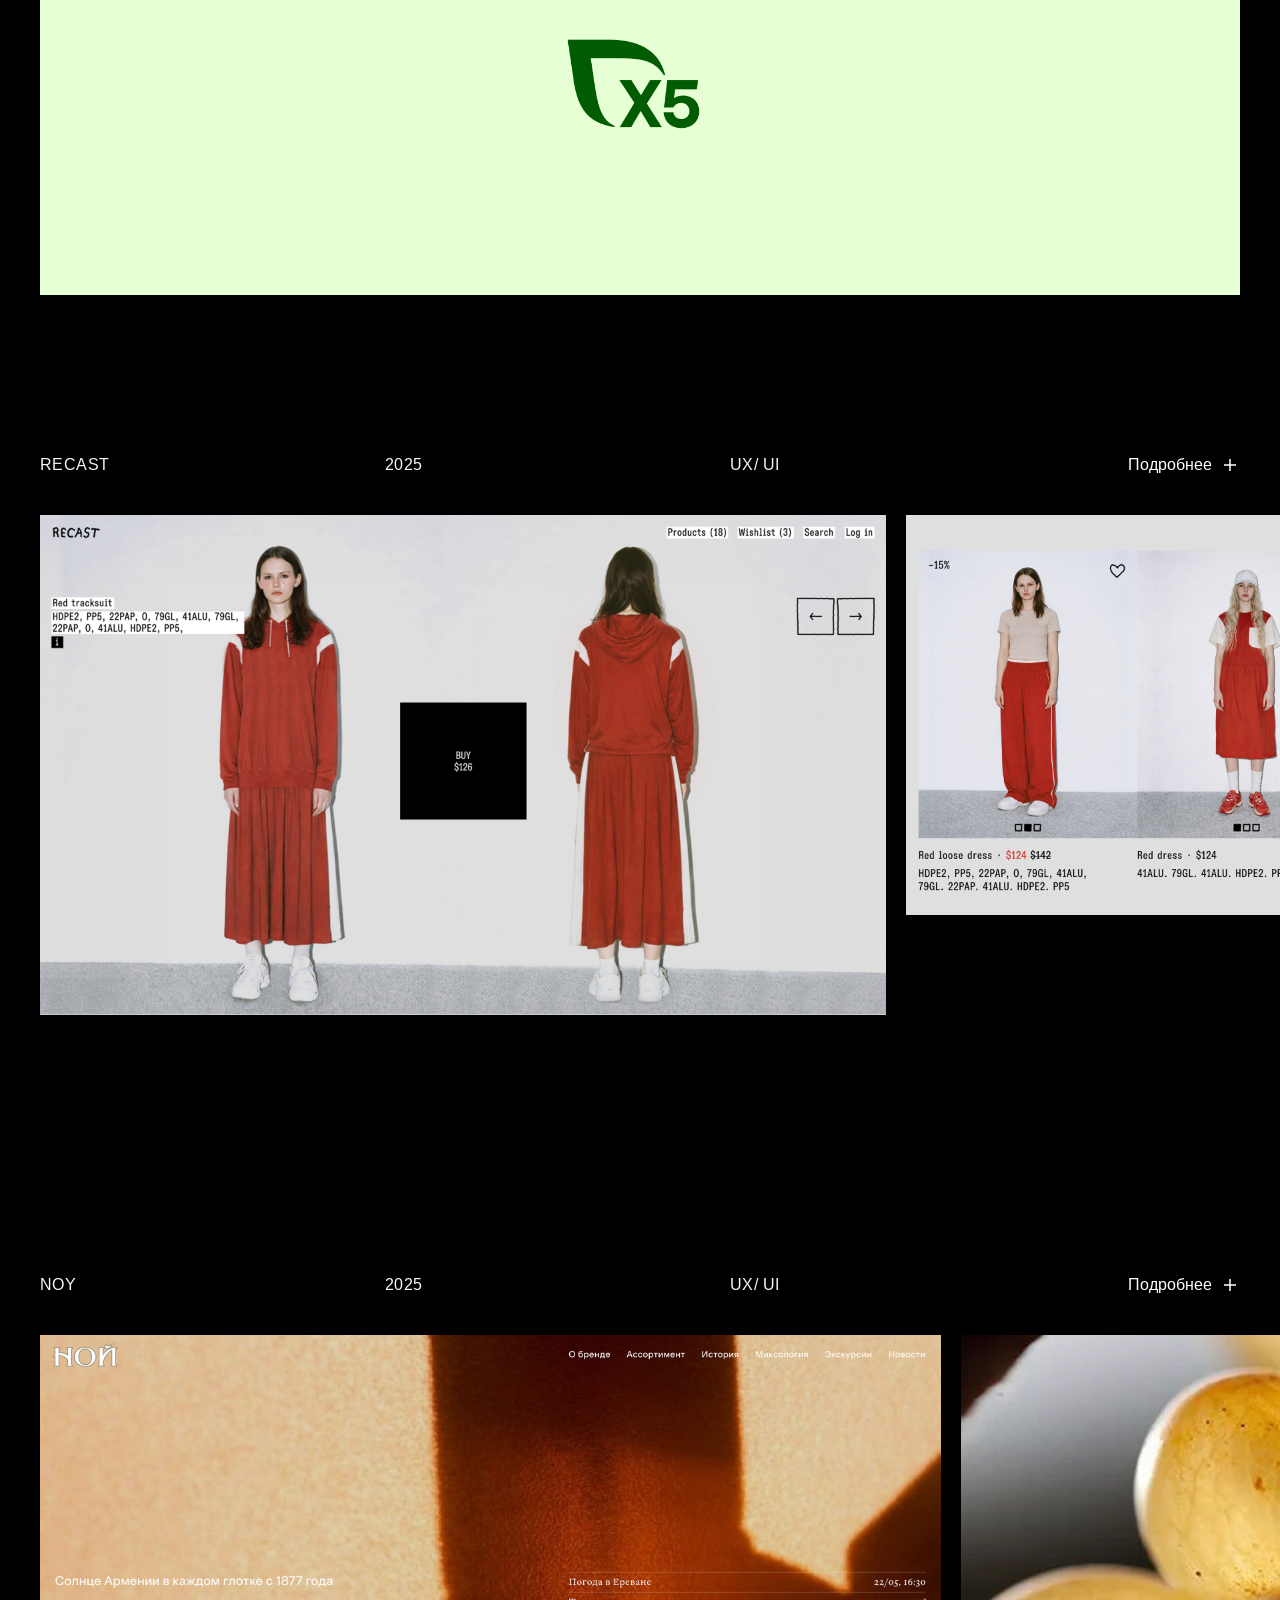
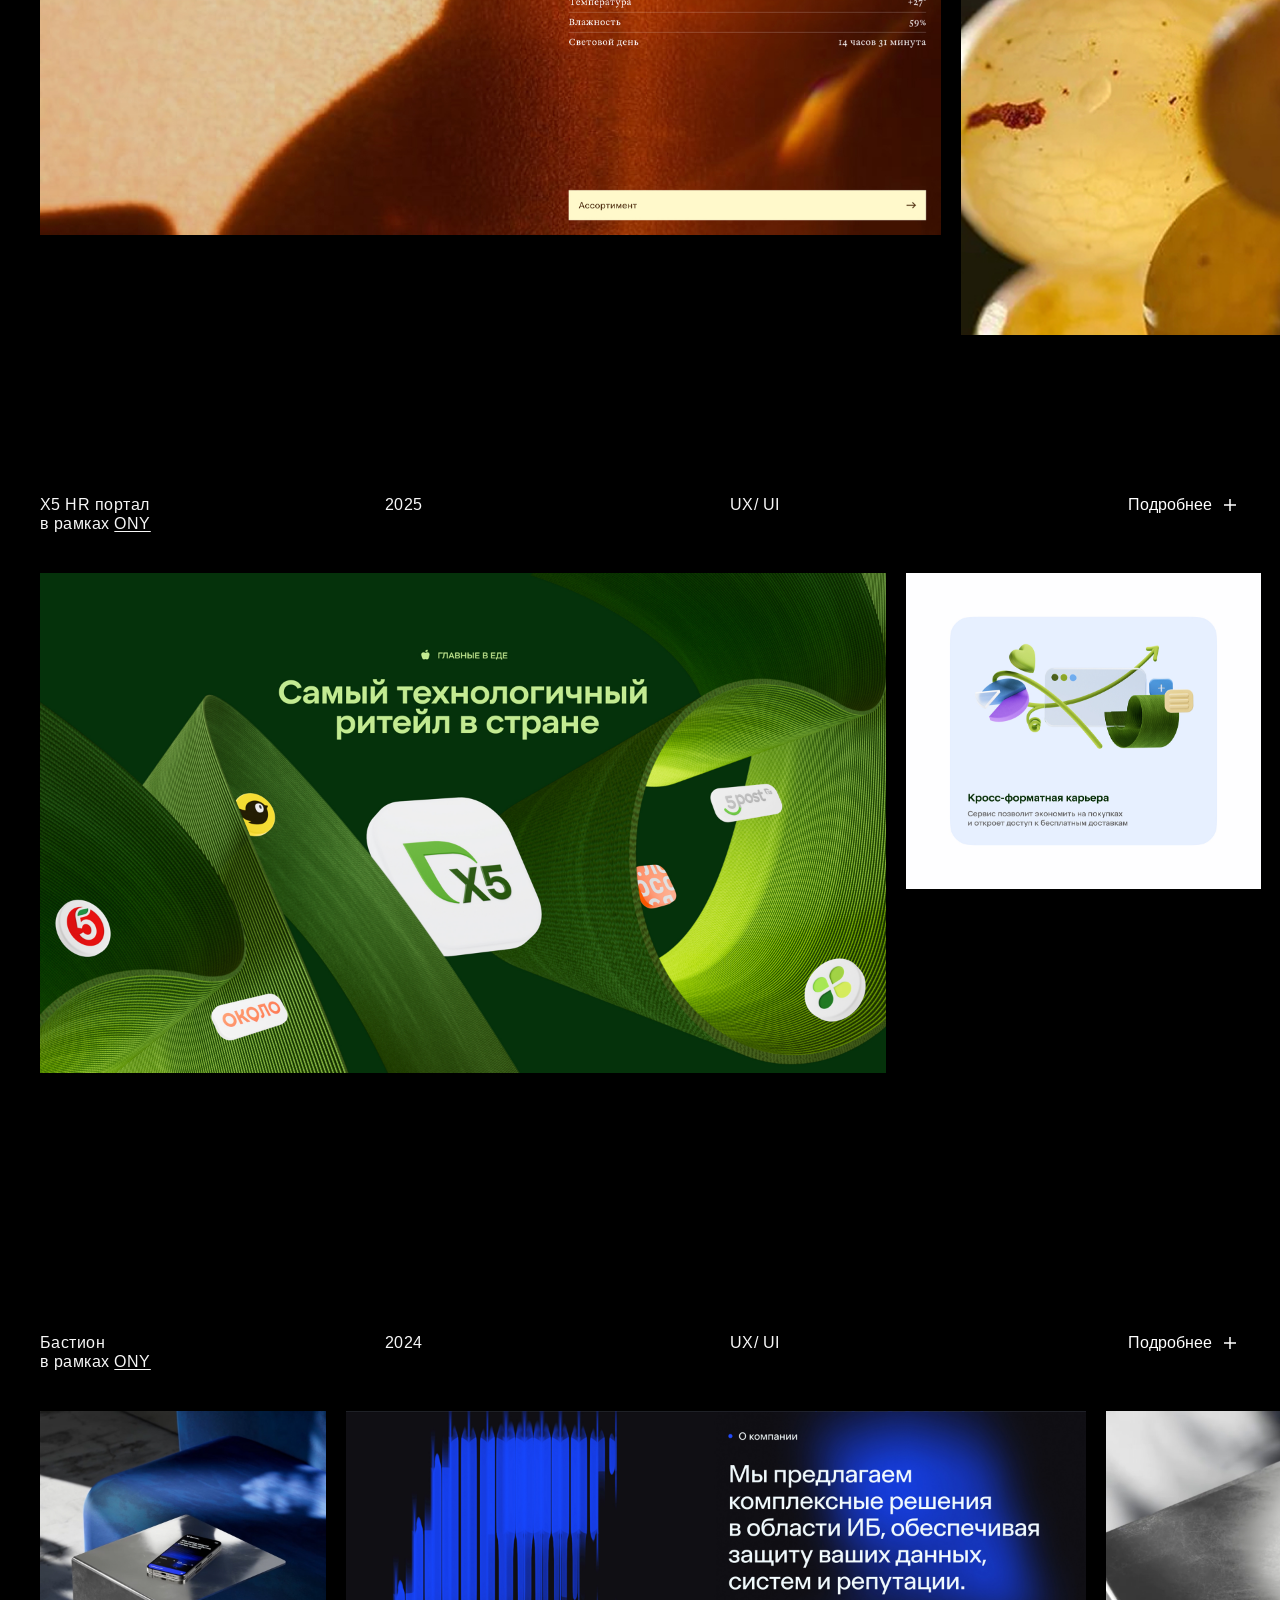
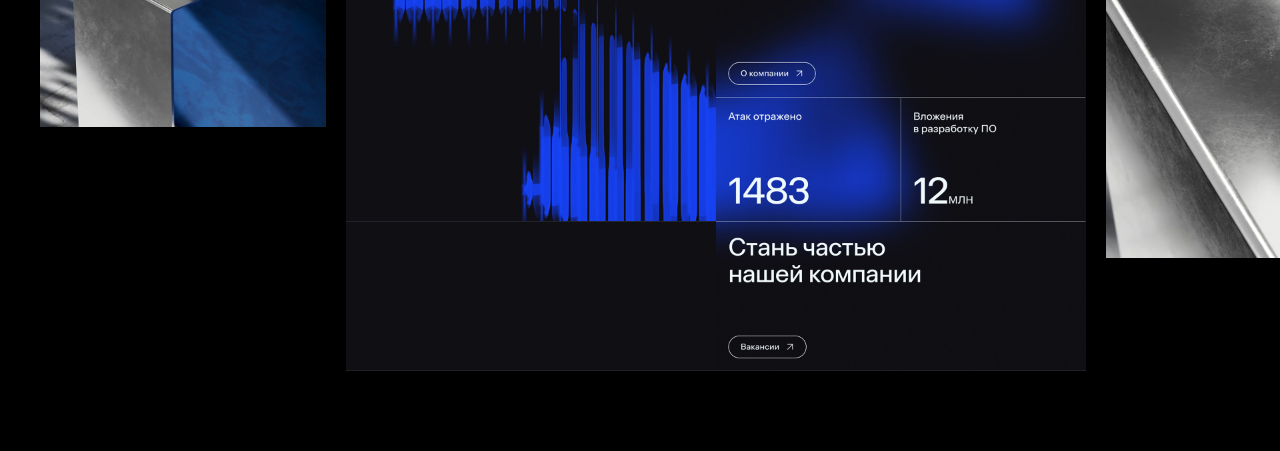
==== commit b7a29553: "Put Snow Queen ahead of X5 CRM in the project list. Co-authored-by: Xenia Fedorova <xfedorova@users." ====
--- a/index.html
+++ b/index.html
@@ -8,8 +8,8 @@
   <link rel="preconnect" href="https://fonts.googleapis.com" />
   <link rel="preconnect" href="https://fonts.gstatic.com" crossorigin />
   <link href="https://fonts.googleapis.com/css2?family=Arimo:wght@400&display=swap" rel="stylesheet" />
-  <link rel="stylesheet" href="style.css?v=x197b" />
-  <script defer src="script.js?v=x197b"></script>
+  <link rel="stylesheet" href="style.css?v=x5-cover-220" />
+  <script defer src="script.js?v=x5-cover-220"></script>
 </head>
 <body>
   <a class="skip-link" href="#projects">К проектам</a>
@@ -76,74 +76,6 @@
       </div>
 
       <ul class="projects__list">
-        <!-- X5 CRM -->
-        <li class="project" data-project>
-          <div class="project__top">
-            <div class="project__meta">
-              <h2 class="project__name">X5 CRM B2E</h2>
-              <p class="project__year">2026</p>
-              <p class="project__type">Product design</p>
-              <button type="button" class="btn-details" data-toggle-details aria-expanded="false">
-                <span data-details-label>Подробнее</span>
-                <img src="assets/icons/plus.svg" alt="" width="20" height="20" data-details-icon />
-              </button>
-            </div>
-
-            <div class="project__details" data-details>
-              <div class="project__details-collapse">
-                <div class="project__details-grid">
-                  <p class="project__year project__year--detail">2026</p>
-                  <div class="project__team">
-                    <p>Арт-директор:<br />Александр Бородин</p>
-                    <p>
-                      Дизайнеры:<br />
-                      Анна Шестакевич<br />
-                      Дарья Кондратенко<br />
-                      Ксения Афанасьева<br />
-                      Сергей Бреус<br />
-                      Игорь Кранга
-                    </p>
-                  </div>
-                  <div class="project__about">
-                    <div class="project__row">
-                      <h3>Задача</h3>
-                      <p>Развивать внутреннюю CRM X5 для управления задачами и заявками сотрудников. Переносить существующие процессы в единый интерфейс и упрощать сложные пользовательские сценарии.</p>
-                    </div>
-                    <div class="project__row">
-                      <h3>Роль</h3>
-                      <p>Продуктовый дизайнер в команде X5, аутстафф от ONY — 5 месяцев. Проектировала сценарии для сотрудников и руководителей, развивала компоненты дизайн-системы и готовила прототипы для исследований.</p>
-                    </div>
-                    <div class="project__row">
-                      <h3>Ключевой сценарий — оформление сотрудников</h3>
-                      <div class="project__prose">
-                        <p>Переработала многошаговую заявку на трудоустройство для граждан РФ и иностранцев, которая раньше существовала в формате отдельного опросника.</p>
-                        <p><span class="project__lead">Проблема.</span> Форма была перегружена текстом, а требования к документам часто менялись. Сотрудники затруднялись при выборе рабочего графика.</p>
-                        <p><span class="project__lead">Исследование.</span> Тестирование показало, что выбор смен отнимал время: новички не понимали номера графиков и не могли осознанно выбрать подходящий.</p>
-                        <p><span class="project__lead">Решение.</span> Перестроила форму по смысловым шагам, переработала выбор первого рабочего дня и графика. Теперь сотрудник указывает пожелания по сменам, а руководитель видит их при согласовании заявки.</p>
-                      </div>
-                    </div>
-                    <div class="project__row">
-                      <h3>Другие сценарии</h3>
-                      <ul class="project__bullets">
-                        <li>Проверка заявок руководителем с возможностью вернуть их на исправление и оставить комментарии к конкретным полям.</li>
-                        <li>Больничные, отгулы и обмен сменами с согласованием руководителем или коллегой.</li>
-                        <li>Отправка и подписание документов сотрудниками.</li>
-                      </ul>
-                    </div>
-                    <div class="project__row">
-                      <h3>Результат</h3>
-                      <p>Обновлённый сценарий оформления сотрудников запущен в продукте. Сотрудники могут указывать пожелания по рабочему графику, а руководители — видеть их при рассмотрении заявки.</p>
-                    </div>
-                  </div>
-                </div>
-              </div>
-            </div>
-          </div>
-          <figure class="project__media project__media--logo">
-            <img class="project__logo" src="assets/projects/x5-crm/logo.jpg" alt="Логотип X5" width="1360" height="480" />
-          </figure>
-        </li>
-
         <!-- Snow Queen -->
         <li class="project" data-project>
           <div class="project__top">
@@ -220,6 +152,74 @@
           </div>
         </li>
 
+        <!-- X5 CRM -->
+        <li class="project" data-project>
+          <div class="project__top">
+            <div class="project__meta">
+              <h2 class="project__name">X5 CRM B2E</h2>
+              <p class="project__year">2026</p>
+              <p class="project__type">Product design</p>
+              <button type="button" class="btn-details" data-toggle-details aria-expanded="false">
+                <span data-details-label>Подробнее</span>
+                <img src="assets/icons/plus.svg" alt="" width="20" height="20" data-details-icon />
+              </button>
+            </div>
+
+            <div class="project__details" data-details>
+              <div class="project__details-collapse">
+                <div class="project__details-grid">
+                  <p class="project__year project__year--detail">2026</p>
+                  <div class="project__team">
+                    <p>Арт-директор:<br />Александр Бородин</p>
+                    <p>
+                      Дизайнеры:<br />
+                      Анна Шестакевич<br />
+                      Дарья Кондратенко<br />
+                      Ксения Афанасьева<br />
+                      Сергей Бреус<br />
+                      Игорь Кранга
+                    </p>
+                  </div>
+                  <div class="project__about">
+                    <div class="project__row">
+                      <h3>Задача</h3>
+                      <p>Развивать внутреннюю CRM X5 для управления задачами и заявками сотрудников. Переносить существующие процессы в единый интерфейс и упрощать сложные пользовательские сценарии.</p>
+                    </div>
+                    <div class="project__row">
+                      <h3>Роль</h3>
+                      <p>Продуктовый дизайнер в команде X5, аутстафф от ONY — 5 месяцев. Проектировала сценарии для сотрудников и руководителей, развивала компоненты дизайн-системы и готовила прототипы для исследований.</p>
+                    </div>
+                    <div class="project__row">
+                      <h3>Ключевой сценарий — оформление сотрудников</h3>
+                      <div class="project__prose">
+                        <p>Переработала многошаговую заявку на трудоустройство для граждан РФ и иностранцев, которая раньше существовала в формате отдельного опросника.</p>
+                        <p><span class="project__lead">Проблема.</span> Форма была перегружена текстом, а требования к документам часто менялись. Сотрудники затруднялись при выборе рабочего графика.</p>
+                        <p><span class="project__lead">Исследование.</span> Тестирование показало, что выбор смен отнимал время: новички не понимали номера графиков и не могли осознанно выбрать подходящий.</p>
+                        <p><span class="project__lead">Решение.</span> Перестроила форму по смысловым шагам, переработала выбор первого рабочего дня и графика. Теперь сотрудник указывает пожелания по сменам, а руководитель видит их при согласовании заявки.</p>
+                      </div>
+                    </div>
+                    <div class="project__row">
+                      <h3>Другие сценарии</h3>
+                      <ul class="project__bullets">
+                        <li>Проверка заявок руководителем с возможностью вернуть их на исправление и оставить комментарии к конкретным полям.</li>
+                        <li>Больничные, отгулы и обмен сменами с согласованием руководителем или коллегой.</li>
+                        <li>Отправка и подписание документов сотрудниками.</li>
+                      </ul>
+                    </div>
+                    <div class="project__row">
+                      <h3>Результат</h3>
+                      <p>Обновлённый сценарий оформления сотрудников запущен в продукте. Сотрудники могут указывать пожелания по рабочему графику, а руководители — видеть их при рассмотрении заявки.</p>
+                    </div>
+                  </div>
+                </div>
+              </div>
+            </div>
+          </div>
+          <figure class="project__media project__media--logo">
+            <img class="project__logo" src="assets/projects/x5-crm/logo.jpg" alt="Логотип X5" width="1360" height="480" />
+          </figure>
+        </li>
+
         <!-- RECAST -->
         <li class="project" data-project>
           <div class="project__top">
--- a/style.css
+++ b/style.css
@@ -907,16 +907,19 @@
 
   .project__media--logo {
     border-radius: 0;
-    min-height: 0;
+    height: 220px;
+    min-height: 220px;
     display: block;
+    overflow: hidden;
     background: var(--x5-mint);
   }
 
   .project__logo {
     width: 100%;
-    height: auto;
-    aspect-ratio: 1360 / 480;
+    height: 220px;
+    aspect-ratio: auto;
     object-fit: cover;
+    object-position: center;
   }
 
   .gallery,
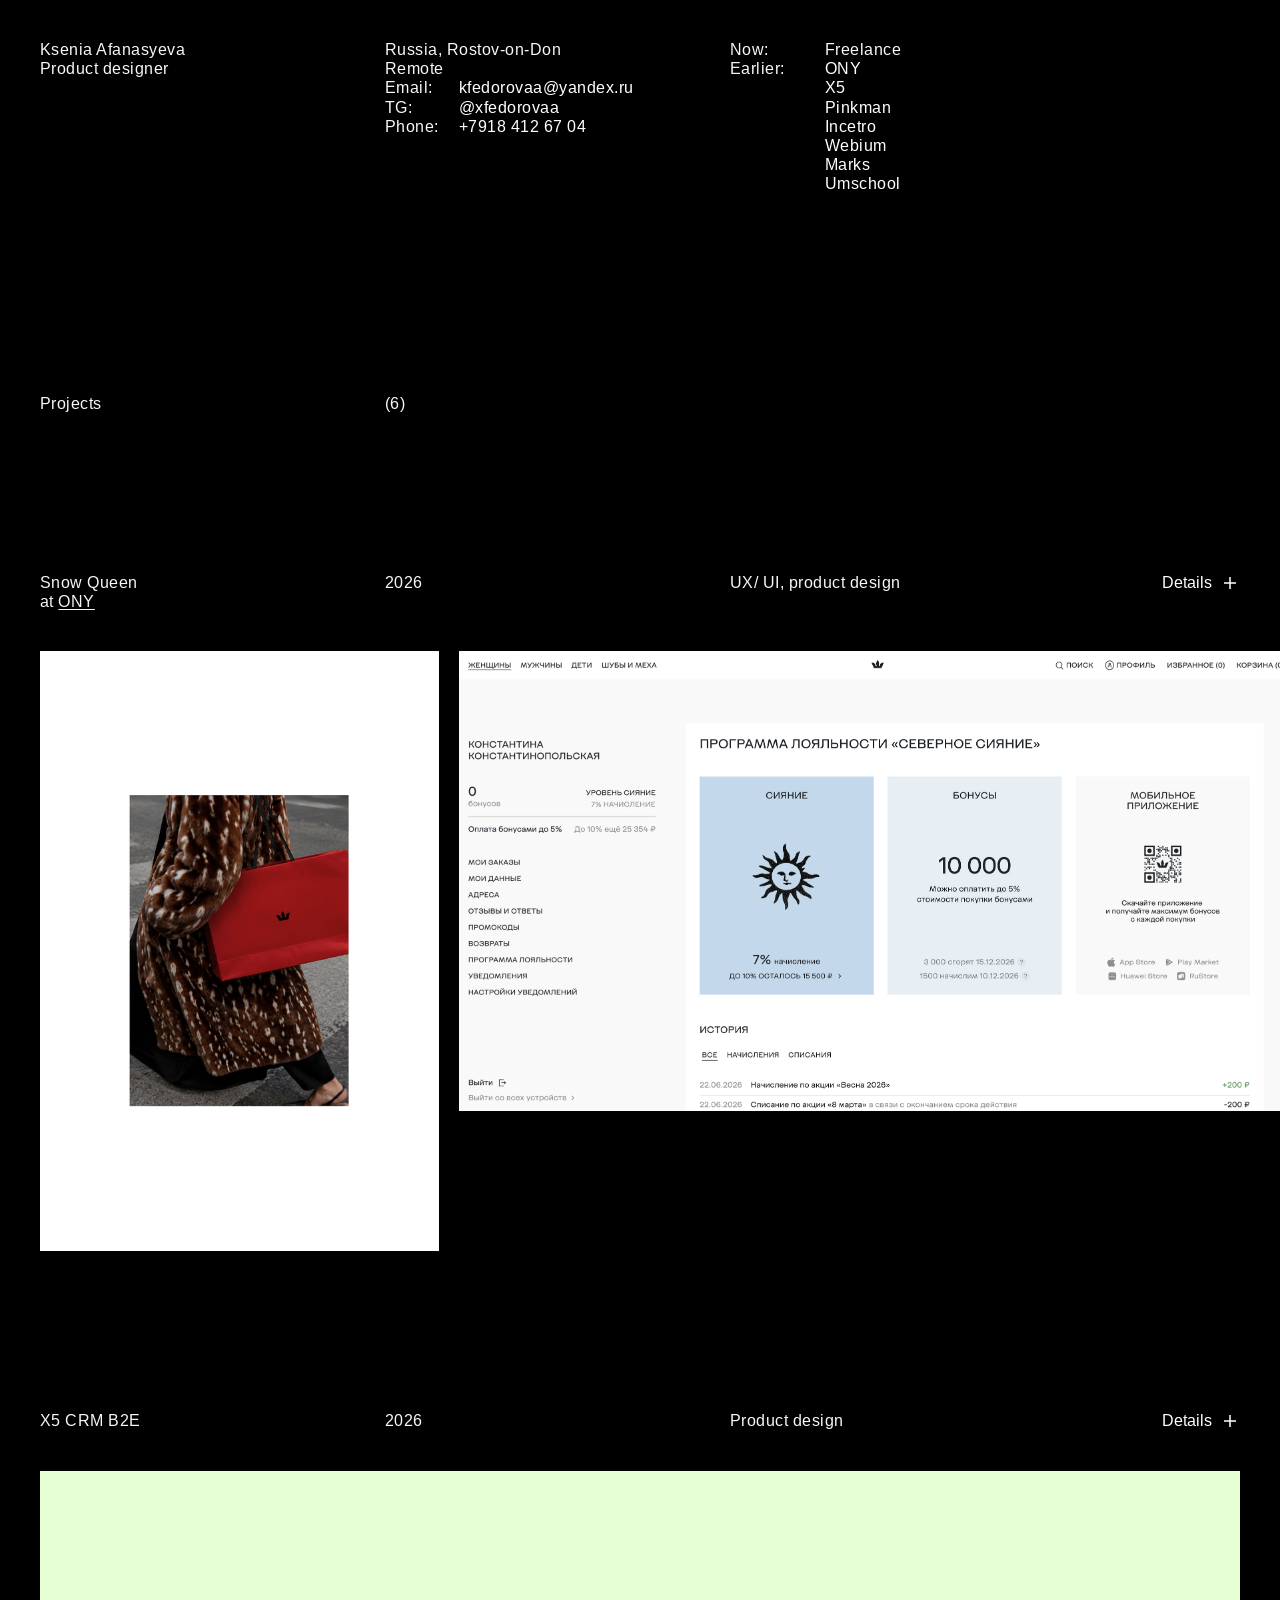
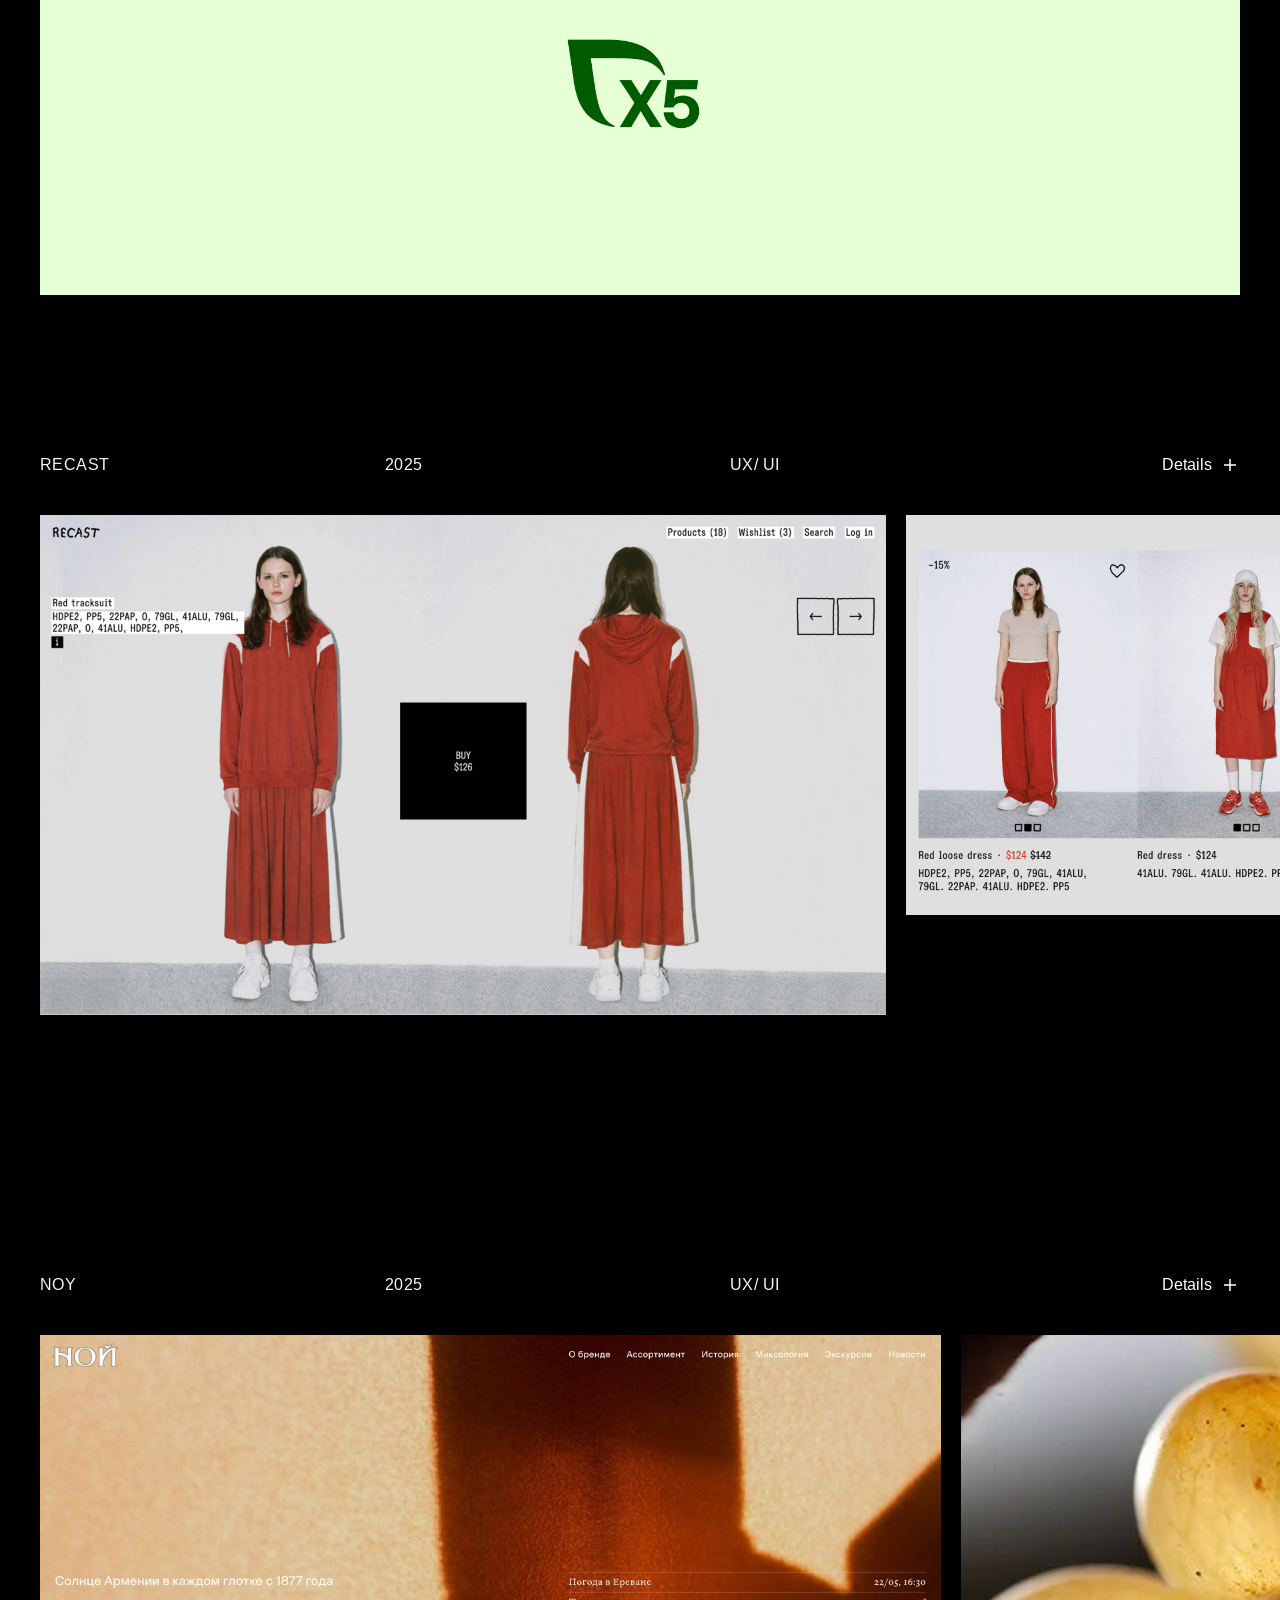
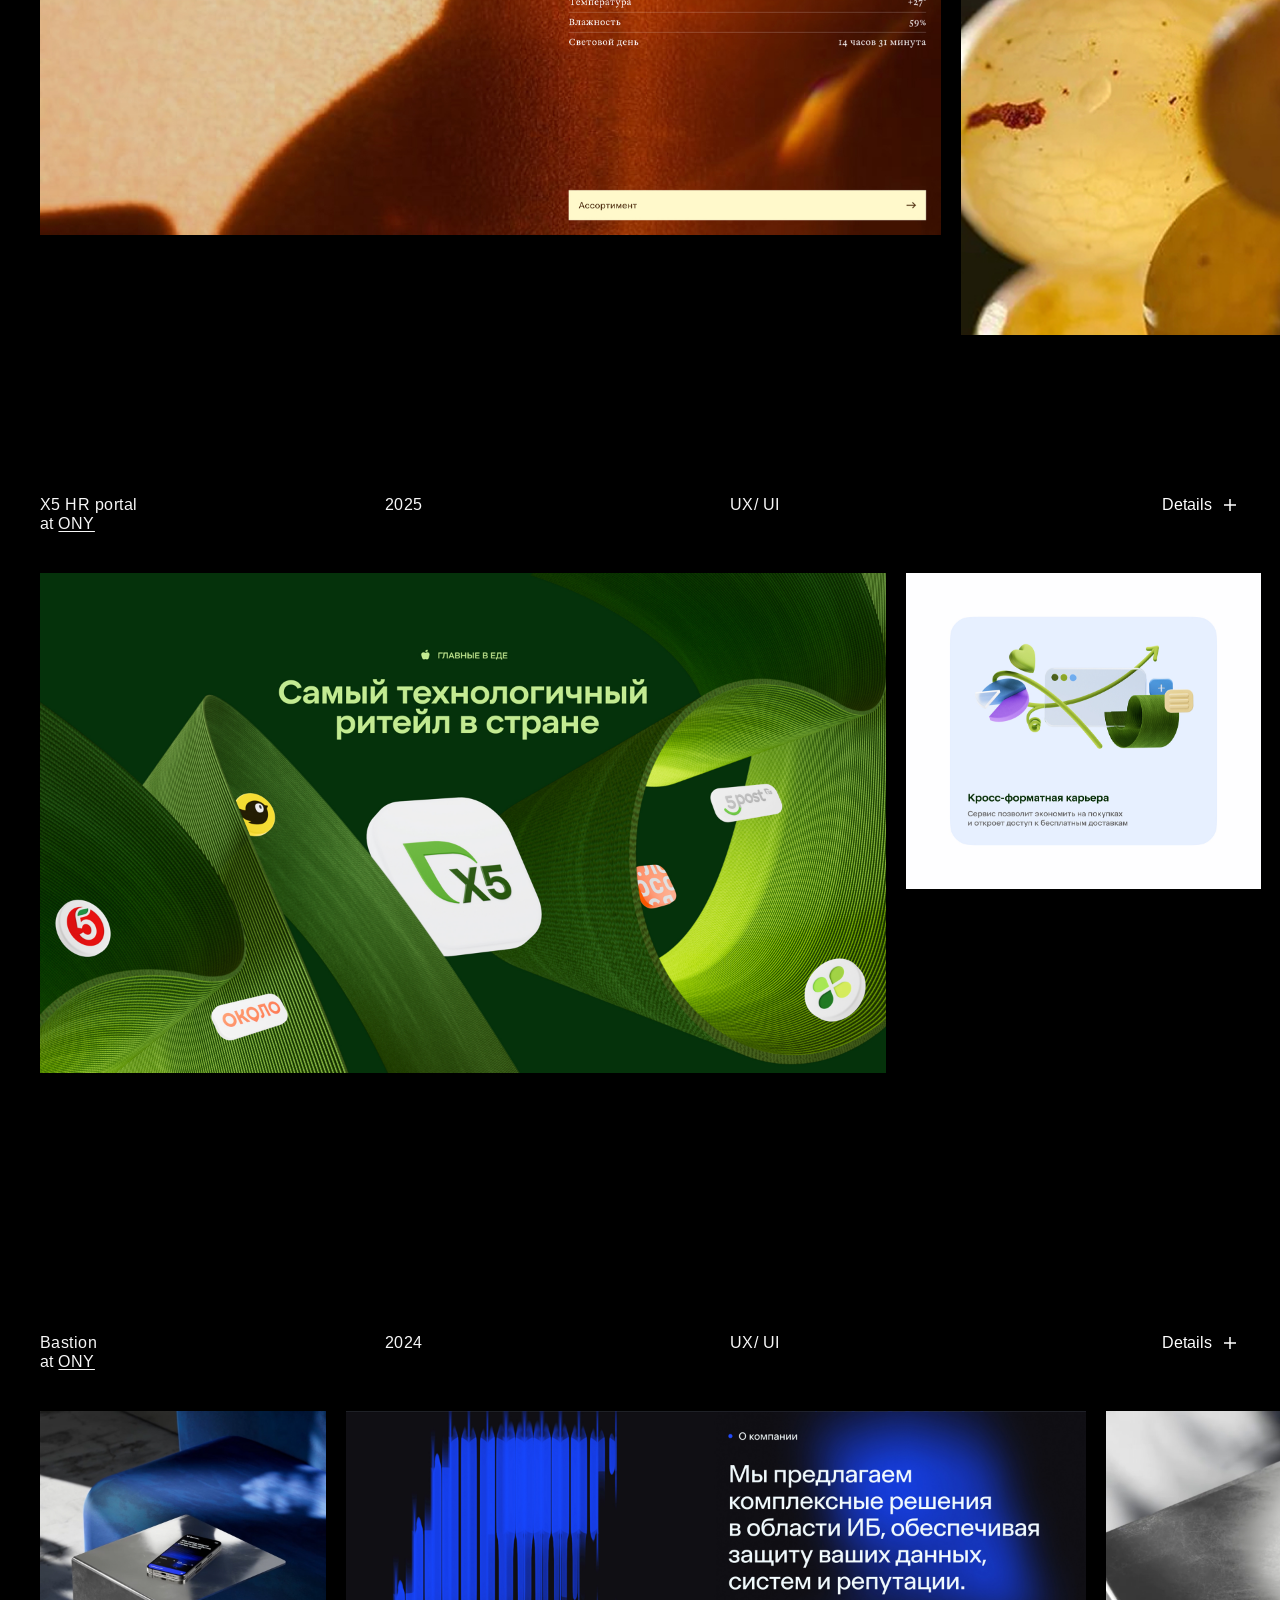
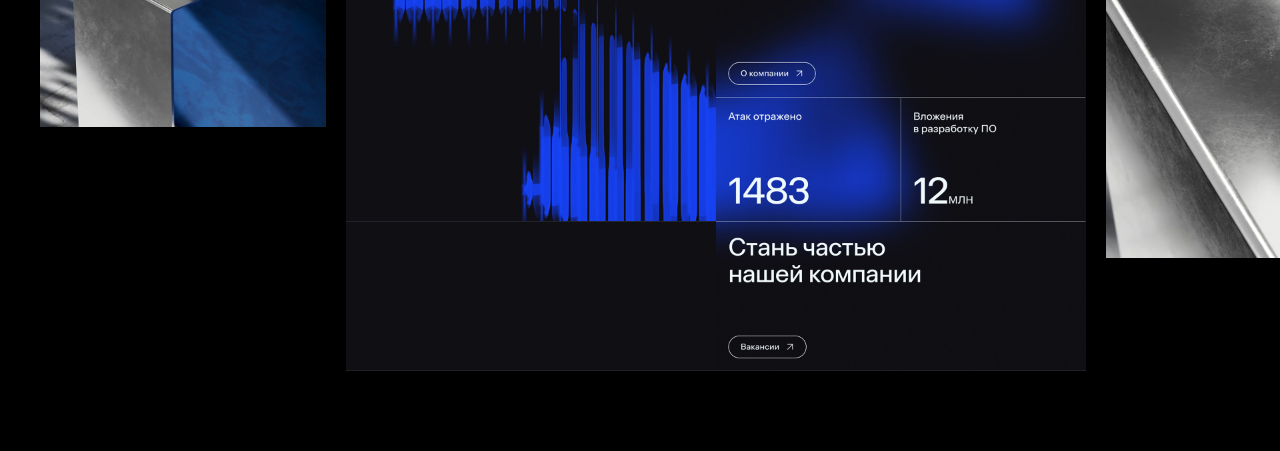
==== commit a7acfebf: "Translate the portfolio copy into English. Replace user-facing Russian with production English acros" ====
--- a/index.html
+++ b/index.html
@@ -1,43 +1,51 @@
 <!DOCTYPE html>
-<html lang="ru">
+<html lang="en">
 <head>
   <meta charset="UTF-8" />
   <meta name="viewport" content="width=device-width, initial-scale=1.0" />
-  <title>Ксения Афанасьева — продуктовый дизайнер</title>
+  <title>Ksenia Afanasyeva — Product designer</title>
+  <meta name="description" content="Product designer with 3+ years in UX/UI. Web and mobile interfaces for e-commerce, B2E, and B2B. Based in Rostov-on-Don, working remotely." />
+  <meta property="og:title" content="Ksenia Afanasyeva — Product designer" />
+  <meta property="og:description" content="Product designer with 3+ years in UX/UI. Web and mobile interfaces for e-commerce, B2E, and B2B. Based in Rostov-on-Don, working remotely." />
+  <meta property="og:type" content="website" />
+  <meta property="og:locale" content="en_US" />
+  <meta name="twitter:card" content="summary" />
+  <meta name="twitter:title" content="Ksenia Afanasyeva — Product designer" />
+  <meta name="twitter:description" content="Product designer with 3+ years in UX/UI. Web and mobile interfaces for e-commerce, B2E, and B2B. Based in Rostov-on-Don, working remotely." />
   <link rel="icon" href="assets/favicon.png" type="image/png" />
   <link rel="preconnect" href="https://fonts.googleapis.com" />
   <link rel="preconnect" href="https://fonts.gstatic.com" crossorigin />
   <link href="https://fonts.googleapis.com/css2?family=Arimo:wght@400&display=swap" rel="stylesheet" />
   <link rel="stylesheet" href="style.css?v=x5-cover-220" />
-  <script defer src="script.js?v=x5-cover-220"></script>
+  <script defer src="script.js?v=en-1"></script>
 </head>
 <body>
-  <a class="skip-link" href="#projects">К проектам</a>
+  <a class="skip-link" href="#projects">Skip to projects</a>
 
   <header class="site-header" data-header>
     <div class="site-header__inner">
       <div class="header-identity-slot">
         <div class="header-identity">
           <p class="header-identity__name">
-            Ксения Афанасьева<br />
-            Продуктовый дизайнер
+            Ksenia Afanasyeva<br />
+            Product designer
           </p>
           <button type="button" class="btn-text" data-open-cv aria-haspopup="dialog" aria-controls="cv-dialog" hidden>
-            Открыть CV
+            Open CV
           </button>
         </div>
       </div>
 
       <div class="header-contacts">
         <p class="header-location">
-          Россия, Ростов-на-Дону<br />
-          Удалённо
+          Russia, Rostov-on-Don<br />
+          Remote
         </p>
         <div class="header-contacts__row">
           <p class="header-contacts__labels">
-            Почта:<br />
+            Email:<br />
             TG:<br />
-            Тел:
+            Phone:
           </p>
           <p class="header-contacts__values">
             <a class="btn-text" href="mailto:kfedorovaa@yandex.ru">kfedorovaa@yandex.ru</a><br />
@@ -49,19 +57,19 @@
 
       <div class="header-employment">
         <div class="header-employment__labels">
-          <p>Сейчас:</p>
-          <p>До этого:</p>
+          <p>Now:</p>
+          <p>Earlier:</p>
         </div>
         <div class="header-employment__values">
-          <p>Фриланс</p>
+          <p>Freelance</p>
           <p>
             <a class="btn-text" href="https://ony.ru/" target="_blank" rel="noopener noreferrer">ONY</a><br />
             <a class="btn-text" href="https://x5.tech/" target="_blank" rel="noopener noreferrer">X5</a><br />
-            <a class="btn-text" href="https://pinkman.ru/" target="_blank" rel="noopener noreferrer">Пинкман</a><br />
+            <a class="btn-text" href="https://pinkman.ru/" target="_blank" rel="noopener noreferrer">Pinkman</a><br />
             <a class="btn-text" href="https://incetro.ru/" target="_blank" rel="noopener noreferrer">Incetro</a><br />
-            <a class="btn-text" href="https://webium.ru/" target="_blank" rel="noopener noreferrer">Вебиум</a><br />
-            <a class="btn-text" href="https://marksteam.ru/" target="_blank" rel="noopener noreferrer">Маркс</a><br />
-            <a class="btn-text" href="https://umschool.net/" target="_blank" rel="noopener noreferrer">Умскул</a>
+            <a class="btn-text" href="https://webium.ru/" target="_blank" rel="noopener noreferrer">Webium</a><br />
+            <a class="btn-text" href="https://marksteam.ru/" target="_blank" rel="noopener noreferrer">Marks</a><br />
+            <a class="btn-text" href="https://umschool.net/" target="_blank" rel="noopener noreferrer">Umschool</a>
           </p>
         </div>
       </div>
@@ -71,8 +79,8 @@
   <main>
     <section class="projects" id="projects" aria-labelledby="projects-heading">
       <div class="projects__head">
-        <h1 id="projects-heading" class="projects__title">Проекты</h1>
-        <p class="projects__count" aria-label="Всего проектов: 6">(6)</p>
+        <h1 id="projects-heading" class="projects__title">Projects</h1>
+        <p class="projects__count" aria-label="6 projects">(6)</p>
       </div>
 
       <ul class="projects__list">
@@ -81,14 +89,14 @@
           <div class="project__top">
             <div class="project__meta">
               <h2 class="project__name">
-                Снежная королева<br />
-                в рамках
+                Snow Queen<br />
+                at
                 <a href="https://ony.ru/" target="_blank" rel="noopener noreferrer">ONY</a>
               </h2>
               <p class="project__year">2026</p>
               <p class="project__type">UX/ UI, product design</p>
               <button type="button" class="btn-details" data-toggle-details aria-expanded="false">
-                <span data-details-label>Подробнее</span>
+                <span data-details-label>Details</span>
                 <img src="assets/icons/plus.svg" alt="" width="20" height="20" data-details-icon />
               </button>
             </div>
@@ -97,37 +105,37 @@
                 <div class="project__details-grid">
                   <p class="project__year project__year--detail">2026</p>
                   <div class="project__team">
-                    <p>Арт-директор:<br />Александр Бородин</p>
+                    <p>Art director:<br />Alexander Borodin</p>
                     <p>
-                      Дизайнеры:<br />
-                      Анна Шестакевич<br />
-                      Дарья Кондратенко<br />
-                      Ксения Афанасьева<br />
-                      Сергей Бреус<br />
-                      Игорь Кранга
+                      Designers:<br />
+                      Anna Shestakevich<br />
+                      Daria Kondratenko<br />
+                      Ksenia Afanasyeva<br />
+                      Sergey Breus<br />
+                      Igor Kranga
                     </p>
                   </div>
                   <div class="project__about">
                     <div class="project__row">
-                      <h3>Задача</h3>
-                      <p>Обновить дизайн интернет-магазина и приложения под новый бренд, сохранить сложную бизнес-логику и сделать понятным то, что путало покупателей.</p>
-                    </div>
-                    <div class="project__row">
-                      <h3>Роль</h3>
-                      <p>Дизайнер в команде из 4 человек. Полностью делала прототипы, личный кабинет, часть карточки товара и несколько внешних страниц. Также генерация изображений, подготовка макетов к вёрстке и сопровождение после запуска.</p>
-                    </div>
-                    <div class="project__row">
-                      <h3>Объём</h3>
-                      <p>29 страниц, веб и приложение за 2 месяца.</p>
-                    </div>
-                    <div class="project__row">
-                      <h3>Что изменили</h3>
+                      <h3>Brief</h3>
+                      <p>Redesign the online store and app for a new brand, keep the complex business logic, and clarify what confused shoppers.</p>
+                    </div>
+                    <div class="project__row">
+                      <h3>Role</h3>
+                      <p>Designer on a team of four. Owned the prototypes, the account, part of the product page, and several public pages. Also generated images, prepared files for development, and supported the launch.</p>
+                    </div>
+                    <div class="project__row">
+                      <h3>Scope</h3>
+                      <p>29 pages across web and app, in 2 months.</p>
+                    </div>
+                    <div class="project__row">
+                      <h3>What changed</h3>
                       <ul class="project__bullets">
-                        <li>Бронирование с примеркой в магазине через час</li>
-                        <li>Упростили оформление заказа</li>
-                        <li>Понятнее программа лояльности</li>
-                        <li>Личный кабинет разбит по смысловым блокам</li>
-                        <li>Новое: отзывы и оценки в карточке, сториз товаров — мини-коллекции из 5–10 вещей и др.</li>
+                        <li>In-store try-on booking within an hour</li>
+                        <li>Simpler checkout</li>
+                        <li>Clearer loyalty program</li>
+                        <li>Account split into meaningful sections</li>
+                        <li>New: reviews and ratings on the product page, product stories as mini collections of 5–10 items, and more</li>
                       </ul>
                     </div>
                   </div>
@@ -135,7 +143,7 @@
               </div>
             </div>
           </div>
-          <div class="gallery" aria-label="Галерея проекта Снежная королева">
+          <div class="gallery" aria-label="Snow Queen gallery">
             <div class="gallery__track">
               <img class="gallery__item" src="assets/projects/snow-queen/preview.jpg" alt="" width="399" height="600" loading="lazy" style="--w:399;--h:600" />
               <img class="gallery__item" src="assets/projects/snow-queen/block.jpg" alt="" width="835" height="460" loading="lazy" style="--w:835;--h:460" />
@@ -160,7 +168,7 @@
               <p class="project__year">2026</p>
               <p class="project__type">Product design</p>
               <button type="button" class="btn-details" data-toggle-details aria-expanded="false">
-                <span data-details-label>Подробнее</span>
+                <span data-details-label>Details</span>
                 <img src="assets/icons/plus.svg" alt="" width="20" height="20" data-details-icon />
               </button>
             </div>
@@ -170,45 +178,45 @@
                 <div class="project__details-grid">
                   <p class="project__year project__year--detail">2026</p>
                   <div class="project__team">
-                    <p>Арт-директор:<br />Александр Бородин</p>
+                    <p>Art director:<br />Alexander Borodin</p>
                     <p>
-                      Дизайнеры:<br />
-                      Анна Шестакевич<br />
-                      Дарья Кондратенко<br />
-                      Ксения Афанасьева<br />
-                      Сергей Бреус<br />
-                      Игорь Кранга
+                      Designers:<br />
+                      Anna Shestakevich<br />
+                      Daria Kondratenko<br />
+                      Ksenia Afanasyeva<br />
+                      Sergey Breus<br />
+                      Igor Kranga
                     </p>
                   </div>
                   <div class="project__about">
                     <div class="project__row">
-                      <h3>Задача</h3>
-                      <p>Развивать внутреннюю CRM X5 для управления задачами и заявками сотрудников. Переносить существующие процессы в единый интерфейс и упрощать сложные пользовательские сценарии.</p>
-                    </div>
-                    <div class="project__row">
-                      <h3>Роль</h3>
-                      <p>Продуктовый дизайнер в команде X5, аутстафф от ONY — 5 месяцев. Проектировала сценарии для сотрудников и руководителей, развивала компоненты дизайн-системы и готовила прототипы для исследований.</p>
-                    </div>
-                    <div class="project__row">
-                      <h3>Ключевой сценарий — оформление сотрудников</h3>
+                      <h3>Brief</h3>
+                      <p>Extend the internal X5 CRM for employee tasks and requests. Bring existing processes into one interface and simplify complex flows.</p>
+                    </div>
+                    <div class="project__row">
+                      <h3>Role</h3>
+                      <p>Product designer on the X5 team, staffed via ONY for 5 months. Designed flows for employees and managers, extended the design system, and prepared research prototypes.</p>
+                    </div>
+                    <div class="project__row">
+                      <h3>Key flow — employee hiring</h3>
                       <div class="project__prose">
-                        <p>Переработала многошаговую заявку на трудоустройство для граждан РФ и иностранцев, которая раньше существовала в формате отдельного опросника.</p>
-                        <p><span class="project__lead">Проблема.</span> Форма была перегружена текстом, а требования к документам часто менялись. Сотрудники затруднялись при выборе рабочего графика.</p>
-                        <p><span class="project__lead">Исследование.</span> Тестирование показало, что выбор смен отнимал время: новички не понимали номера графиков и не могли осознанно выбрать подходящий.</p>
-                        <p><span class="project__lead">Решение.</span> Перестроила форму по смысловым шагам, переработала выбор первого рабочего дня и графика. Теперь сотрудник указывает пожелания по сменам, а руководитель видит их при согласовании заявки.</p>
+                        <p>Reworked a multi-step hiring request for Russian citizens and foreign nationals. It had lived as a separate questionnaire.</p>
+                        <p><span class="project__lead">Problem.</span> The form was dense with text, and document requirements changed often. Employees struggled to choose a work schedule.</p>
+                        <p><span class="project__lead">Research.</span> Usability testing showed that choosing shifts took too long. New hires did not understand schedule codes and could not choose with confidence.</p>
+                        <p><span class="project__lead">Solution.</span> Rebuilt the form into clear steps and reworked the first day and schedule selection. Employees now set shift preferences, and managers see them when reviewing the request.</p>
                       </div>
                     </div>
                     <div class="project__row">
-                      <h3>Другие сценарии</h3>
+                      <h3>Other flows</h3>
                       <ul class="project__bullets">
-                        <li>Проверка заявок руководителем с возможностью вернуть их на исправление и оставить комментарии к конкретным полям.</li>
-                        <li>Больничные, отгулы и обмен сменами с согласованием руководителем или коллегой.</li>
-                        <li>Отправка и подписание документов сотрудниками.</li>
+                        <li>Managers review requests, return them for corrections, and comment on specific fields.</li>
+                        <li>Sick leave, days off, and shift swaps, approved by a manager or a colleague.</li>
+                        <li>Employees send and sign documents.</li>
                       </ul>
                     </div>
                     <div class="project__row">
-                      <h3>Результат</h3>
-                      <p>Обновлённый сценарий оформления сотрудников запущен в продукте. Сотрудники могут указывать пожелания по рабочему графику, а руководители — видеть их при рассмотрении заявки.</p>
+                      <h3>Outcome</h3>
+                      <p>The updated hiring flow is live. Employees can set schedule preferences, and managers see them when reviewing a request.</p>
                     </div>
                   </div>
                 </div>
@@ -216,7 +224,7 @@
             </div>
           </div>
           <figure class="project__media project__media--logo">
-            <img class="project__logo" src="assets/projects/x5-crm/logo.jpg" alt="Логотип X5" width="1360" height="480" />
+            <img class="project__logo" src="assets/projects/x5-crm/logo.jpg" alt="X5 logo" width="1360" height="480" />
           </figure>
         </li>
 
@@ -228,7 +236,7 @@
               <p class="project__year">2025</p>
               <p class="project__type">UX/ UI</p>
               <button type="button" class="btn-details" data-toggle-details aria-expanded="false">
-                <span data-details-label>Подробнее</span>
+                <span data-details-label>Details</span>
                 <img src="assets/icons/plus.svg" alt="" width="20" height="20" data-details-icon />
               </button>
             </div>
@@ -237,20 +245,20 @@
                 <div class="project__details-grid">
                   <p class="project__year project__year--detail">2025</p>
                   <div class="project__team">
-                    <p>Арт-директор:<br />Богдан Чернышев</p>
-                    <p>Дизайнер:<br />Ксения Афанасьева</p>
+                    <p>Art director:<br />Bogdan Chernyshev</p>
+                    <p>Designer:<br />Ksenia Afanasyeva</p>
                   </div>
                   <div class="project__about">
                     <div class="project__row">
-                      <h3>Задача</h3>
-                      <p>Придумать бренд одежды из переработанных материалов и его интернет-магазин. Метафора: маркировка пластика (HDPE2, PP5) становится языком бренда и навигации.</p>
-                    </div>
-                    <div class="project__row">
-                      <h3>Роль</h3>
-                      <p>Весь проект: концепция, айдентика, дизайн интернет-магазина, генеративный фото- и видеостиль.</p>
-                    </div>
-                    <div class="project__row">
-                      <h3>Инструменты</h3>
+                      <h3>Brief</h3>
+                      <p>Design a clothing brand made from recycled materials, and its online store. Plastic codes (HDPE2, PP5) become the brand and navigation language.</p>
+                    </div>
+                    <div class="project__row">
+                      <h3>Role</h3>
+                      <p>End-to-end: concept, identity, online store, and a generative photo and video style.</p>
+                    </div>
+                    <div class="project__row">
+                      <h3>Tools</h3>
                       <p>Midjourney, ChatGPT, Krea, Sora.</p>
                     </div>
                   </div>
@@ -258,7 +266,7 @@
               </div>
             </div>
           </div>
-          <div class="gallery" aria-label="Галерея проекта RECAST">
+          <div class="gallery" aria-label="RECAST gallery">
             <div class="gallery__track">
               <img class="gallery__item" src="assets/projects/recast/group-01.jpg" alt="" width="846" height="500" loading="lazy" style="--w:846;--h:500" />
               <img class="gallery__item" src="assets/projects/recast/main-01.jpg" alt="" width="450" height="400" loading="lazy" style="--w:450;--h:400" />
@@ -278,7 +286,7 @@
               <p class="project__year">2025</p>
               <p class="project__type">UX/ UI</p>
               <button type="button" class="btn-details" data-toggle-details aria-expanded="false">
-                <span data-details-label>Подробнее</span>
+                <span data-details-label>Details</span>
                 <img src="assets/icons/plus.svg" alt="" width="20" height="20" data-details-icon />
               </button>
             </div>
@@ -287,28 +295,28 @@
                 <div class="project__details-grid">
                   <p class="project__year project__year--detail">2025</p>
                   <div class="project__team">
-                    <p>Арт-директор:<br />Богдан Чернышев</p>
-                    <p>Дизайнер:<br />Ксения Афанасьева</p>
+                    <p>Art director:<br />Bogdan Chernyshev</p>
+                    <p>Designer:<br />Ksenia Afanasyeva</p>
                   </div>
                   <div class="project__about">
                     <div class="project__row">
-                      <h3>Задача</h3>
-                      <p>Провести редизайн фирменного стиля и сайта бренда «НОЯ». Необходимо было переосмыслить визуальный язык, чтобы подчеркнуть атмосферу роскоши и эксклюзивности, а также передать богатый культурный колорит Армении.</p>
-                    </div>
-                    <div class="project__row">
-                      <h3>Идея</h3>
-                      <p>Концепция вдохновлена многовековым наследием и природным величием Армении. Визуальный язык построен на контрасте благородной сдержанности и декоративных элементов, отсылающих к национальным орнаментам и фактурам камня. Акцент сделан на создании ощущения «тихой роскоши», где премиальность раскрывается через детали, а не через избыточность.</p>
-                    </div>
-                    <div class="project__row">
-                      <h3>Роль</h3>
-                      <p>Самостоятельно разработала концепцию проекта, дизайн интернет-магазина, а также генеративный фото- и видеостиль.</p>
+                      <h3>Brief</h3>
+                      <p>Redesign the NOY identity and website. Rebuild the visual language to convey luxury and the cultural character of Armenia.</p>
+                    </div>
+                    <div class="project__row">
+                      <h3>Concept</h3>
+                      <p>Drawn from Armenian heritage and landscape. The visual language contrasts restraint with ornament and stone texture from national patterns. Quiet luxury: premium quality comes through detail, not excess.</p>
+                    </div>
+                    <div class="project__row">
+                      <h3>Role</h3>
+                      <p>Owned the concept, the online store, and the generative photo and video style.</p>
                     </div>
                   </div>
                 </div>
               </div>
             </div>
           </div>
-          <div class="gallery" aria-label="Галерея проекта NOY">
+          <div class="gallery" aria-label="NOY gallery">
             <div class="gallery__track">
               <img class="gallery__item" src="assets/projects/noy/group-01.jpg" alt="" width="901" height="500" loading="lazy" style="--w:901;--h:500" />
               <img class="gallery__item" src="assets/projects/noy/preview.jpg" alt="" width="422" height="600" loading="lazy" style="--w:422;--h:600" />
@@ -327,14 +335,14 @@
           <div class="project__top">
             <div class="project__meta">
               <h2 class="project__name">
-                X5 HR портал<br />
-                в рамках
+                X5 HR portal<br />
+                at
                 <a href="https://ony.ru/" target="_blank" rel="noopener noreferrer">ONY</a>
               </h2>
               <p class="project__year">2025</p>
               <p class="project__type">UX/ UI</p>
               <button type="button" class="btn-details" data-toggle-details aria-expanded="false">
-                <span data-details-label>Подробнее</span>
+                <span data-details-label>Details</span>
                 <img src="assets/icons/plus.svg" alt="" width="20" height="20" data-details-icon />
               </button>
             </div>
@@ -343,32 +351,32 @@
                 <div class="project__details-grid">
                   <p class="project__year project__year--detail">2025</p>
                   <div class="project__team">
-                    <p>Арт-директор:<br />Артём Леонтьев</p>
+                    <p>Art director:<br />Artem Leontiev</p>
                     <p>
-                      Дизайнеры:<br />
-                      Ксения Афанасьева<br />
-                      Игорь Кранга
+                      Designers:<br />
+                      Ksenia Afanasyeva<br />
+                      Igor Kranga
                     </p>
                   </div>
                   <div class="project__about">
                     <div class="project__row">
-                      <h3>Задача</h3>
-                      <p>Сделать карьерный портал холдинга, который помогает кандидату найти вакансию по городу и направлению и привлекает через мероприятия.</p>
-                    </div>
-                    <div class="project__row">
-                      <h3>Роль</h3>
-                      <p>Дизайнер в команде. Делала прототипы и дизайн страниц по новому бренду, генерацию изображений, подготовку макетов к вёрстке.</p>
-                    </div>
-                    <div class="project__row">
-                      <h3>Результат</h3>
-                      <p>Написала гайд по работе с библиотекой компонентов и свод правил по типографике, шрифтам, композиции и использованию компонентов. По этим правилам команда X5 собирает коммуникационные лендинги без участия агентства.</p>
+                      <h3>Brief</h3>
+                      <p>Design a career portal that helps candidates find roles by city and field, and draws applicants in through events.</p>
+                    </div>
+                    <div class="project__row">
+                      <h3>Role</h3>
+                      <p>Designer on the team. Designed prototypes and pages for the new brand, generated images, and prepared files for development.</p>
+                    </div>
+                    <div class="project__row">
+                      <h3>Outcome</h3>
+                      <p>Wrote a component-library guide and rules for type, fonts, composition, and component use. The X5 team now builds campaign landings from those rules, without the agency.</p>
                     </div>
                   </div>
                 </div>
               </div>
             </div>
           </div>
-          <div class="gallery" aria-label="Галерея проекта X5 HR Portal">
+          <div class="gallery" aria-label="X5 HR portal gallery">
             <div class="gallery__track">
               <img class="gallery__item" src="assets/projects/x5-hr/block.jpg" alt="" width="846" height="500" loading="lazy" style="--w:846;--h:500" />
               <img class="gallery__item" src="assets/projects/x5-hr/main.jpg" alt="" width="355" height="316" loading="lazy" style="--w:355;--h:316" />
@@ -383,14 +391,14 @@
           <div class="project__top">
             <div class="project__meta">
               <h2 class="project__name">
-                Бастион<br />
-                в рамках
+                Bastion<br />
+                at
                 <a href="https://ony.ru/" target="_blank" rel="noopener noreferrer">ONY</a>
               </h2>
               <p class="project__year">2024</p>
               <p class="project__type">UX/ UI</p>
               <button type="button" class="btn-details" data-toggle-details aria-expanded="false">
-                <span data-details-label>Подробнее</span>
+                <span data-details-label>Details</span>
                 <img src="assets/icons/plus.svg" alt="" width="20" height="20" data-details-icon />
               </button>
             </div>
@@ -399,28 +407,28 @@
                 <div class="project__details-grid">
                   <p class="project__year project__year--detail">2024</p>
                   <div class="project__team">
-                    <p>Арт-директор:<br />Георгий Кустов</p>
+                    <p>Art director:<br />Georgy Kustov</p>
                     <p>
-                      Дизайнеры:<br />
-                      Ксения Афанасьева<br />
-                      Сергей Бреус
+                      Designers:<br />
+                      Ksenia Afanasyeva<br />
+                      Sergey Breus
                     </p>
                   </div>
                   <div class="project__about">
                     <div class="project__row">
-                      <h3>Задача</h3>
-                      <p>Редизайн корпоративного сайта компании по информационной безопасности под новый бренд: услуги, проекты, карьера, медиа.</p>
-                    </div>
-                    <div class="project__row">
-                      <h3>Роль</h3>
-                      <p>Дизайнер в команде. Делала прототипы, дизайн страниц, адаптивы 768/375, генерацию изображений, готовила макеты к вёрстке.</p>
+                      <h3>Brief</h3>
+                      <p>Redesign the cybersecurity company’s site for a new brand: services, projects, careers, and media.</p>
+                    </div>
+                    <div class="project__row">
+                      <h3>Role</h3>
+                      <p>Designer on the team. Designed prototypes, pages, and layouts at 768 and 375, generated images, and prepared files for development.</p>
                     </div>
                   </div>
                 </div>
               </div>
             </div>
           </div>
-          <div class="gallery gallery--bastion" aria-label="Галерея проекта Бастион">
+          <div class="gallery gallery--bastion" aria-label="Bastion gallery">
             <div class="gallery__track">
               <img class="gallery__item" src="assets/projects/bastion/preview-01.jpg" alt="" width="286" height="316" loading="lazy" style="--w:286;--h:316" />
               <img class="gallery__item" src="assets/projects/bastion/block.jpg" alt="" width="740" height="560" loading="lazy" style="--w:740;--h:560" />
@@ -438,7 +446,7 @@
   <div class="cv-overlay" id="cv-dialog" role="dialog" aria-modal="true" aria-labelledby="cv-title" hidden>
     <div class="cv-overlay__backdrop" data-close-cv tabindex="-1"></div>
     <div class="cv-dialog" role="document">
-      <button type="button" class="cv-dialog__close" data-close-cv aria-label="Закрыть CV">
+      <button type="button" class="cv-dialog__close" data-close-cv aria-label="Close CV">
         <img src="assets/icons/close.svg" alt="" width="20" height="20" />
       </button>
 
@@ -448,94 +456,94 @@
             <div class="cv-photo">
               <img class="cv-photo__clip" src="assets/icons/paperclip.svg" alt="" width="28" height="48" />
               <div class="cv-photo__frame">
-                <img src="assets/cv/portrait.jpg" alt="Портрет Ксении Афанасьевой" width="134" height="155" />
-              </div>
-            </div>
-            <p class="cv-sidebar__role">Продуктовый дизайнер</p>
-            <p class="cv-sidebar__summary">Опыт более 3 лет в UX/UI. Проектирую веб- и мобильные интерфейсы для e-commerce, B2E и B2B-продуктов</p>
-            <p class="cv-sidebar__location">Ростов-на-Дону, Россия<br />Удаленно</p>
+                <img src="assets/cv/portrait.jpg" alt="Portrait of Ksenia Afanasyeva" width="134" height="155" />
+              </div>
+            </div>
+            <p class="cv-sidebar__role">Product designer</p>
+            <p class="cv-sidebar__summary">3+ years in UX/UI. I design web and mobile interfaces for e-commerce, B2E, and B2B products.</p>
+            <p class="cv-sidebar__location">Rostov-on-Don, Russia<br />Remote</p>
           </aside>
 
           <div class="cv-col cv-col--left">
-            <h2 id="cv-title" class="cv-name">Ксения Афанасьева</h2>
+            <h2 id="cv-title" class="cv-name">Ksenia Afanasyeva</h2>
             <div class="cv-block cv-block--contacts">
               <p><span class="cv-label">TG: </span><a href="https://t.me/xfedorovaa" target="_blank" rel="noopener noreferrer">@xfedorovaa</a></p>
               <p><span class="cv-label">Email: </span><a href="mailto:kfedorovaa@yandex.ru">kfedorovaa@yandex.ru</a></p>
-              <p><span class="cv-label">Тел: </span><a href="tel:+79184126704">+7 918 412 67 04</a></p>
+              <p><span class="cv-label">Phone: </span><a href="tel:+79184126704">+7 918 412 67 04</a></p>
             </div>
             <div class="cv-block cv-block--education">
-              <p class="cv-section-label">Образование</p>
-              <p>Высшее (2019 — 2023)</p>
-              <p>Южный федеральный университет (ЮФУ), Высшая школа бизнеса, направление «Туризм»</p>
+              <p class="cv-section-label">Education</p>
+              <p>Bachelor's degree (2019 — 2023)</p>
+              <p>Southern Federal University (SFedU), Higher School of Business, Tourism</p>
             </div>
             <div class="cv-block cv-block--skills">
-              <p class="cv-section-label">Навыки</p>
-              <p>Продуктовый, UX/UI, подготовка к разработке: Пользовательские сценарии, прототипирование, веб- и мобильные интерфейсы, e-commerce, B2E, B2B, CRM, работа с результатами исследований, дизайн-системы. Auto Layout, компоненты, варианты, библиотеки, Variables, токены, адаптивный дизайн, Dev Mode.</p>
+              <p class="cv-section-label">Skills</p>
+              <p>Product design, UX/UI, and design handoff: user flows, prototyping, web and mobile interfaces, e-commerce, B2E, B2B, CRM, research findings, design systems. Auto Layout, components, variants, libraries, Variables, tokens, responsive design, Dev Mode.</p>
             </div>
             <div class="cv-block cv-block--tools">
-              <p class="cv-section-label">Инструменты</p>
+              <p class="cv-section-label">Tools</p>
               <p>Figma, FigJam, Miro, Adobe Photoshop, Adobe Illustrator, Claude Code, Cursor, Figma MCP, ChatGPT, Gemini, Perplexity, Midjourney, Krea, Reve, Weavy, Sora, Runway, Jira, Confluence, Notion.</p>
             </div>
             <div class="cv-block cv-block--languages">
-              <p class="cv-section-label">Языки</p>
-              <p>Английский — B2<br />Испанский — A2</p>
+              <p class="cv-section-label">Languages</p>
+              <p>English — B2<br />Spanish — A2</p>
             </div>
           </div>
         </div>
 
-        <p class="cv-experience-label">Опыт</p>
+        <p class="cv-experience-label">Experience</p>
 
         <div class="cv-page cv-page--right">
           <div class="cv-col cv-col--right">
             <article class="cv-job">
               <div class="cv-job__meta">
                 <p class="cv-job__company">ONY</p>
-                <p class="cv-job__role">Middle Digital-дизайнер, UX/UI и продуктовые проекты</p>
-                <p class="cv-job__dates">Январь 2024 —<br />Ноябрь 2026</p>
+                <p class="cv-job__role">Mid-level digital designer, UX/UI and product</p>
+                <p class="cv-job__dates">January 2024 —<br />November 2026</p>
               </div>
               <ul class="cv-job__list">
-                <li>Проектировала пользовательские сценарии, веб- и мобильные интерфейсы, интерактивные прототипы.</li>
-                <li>Создавала и развивала компоненты и дизайн-системы в Figma, готовила макеты к разработке и сопровождала реализацию.</li>
-                <li>В составе команды дизайнеров работала над редизайном интернет-магазина и мобильного приложения Снежной Королевы. Также отвечала за прототипы, личный кабинет, самостоятельно проектировала мобильное приложение. Проектировала бронирование товаров для примерки, оформление заказа и возвраты; готовила макеты к разработке и сопровождала реализацию.</li>
-                <li>Проектировала страницы карьерного портала X5 HR и готовила макеты к разработке. Также разработала гайд по библиотеке компонентов, типографике, композиции и сборке страниц. Команда X5 использует его для самостоятельной сборки коммуникационных лендингов.</li>
+                <li>Designed user flows, web and mobile interfaces, and interactive prototypes.</li>
+                <li>Built and extended Figma components and design systems, prepared files for development, and supported implementation.</li>
+                <li>Worked with the design team on the Snow Queen store and app redesign. Owned the prototypes and the account, and designed the mobile app independently. Designed in-store try-on booking, checkout, and returns, then prepared files for development and supported the build.</li>
+                <li>Designed pages for the X5 HR career portal and prepared them for development. Wrote a guide to the component library, type, composition, and page assembly. The X5 team uses it to build campaign landings without the agency.</li>
               </ul>
             </article>
 
             <article class="cv-job">
               <div class="cv-job__meta">
                 <p class="cv-job__company">X5</p>
-                <p class="cv-job__role">Продуктовый дизайнер<br />на аутстаффе в ONY</p>
-                <p class="cv-job__dates">Октябрь 2025 —<br />Февраль 2026</p>
+                <p class="cv-job__role">Product designer, staffed via ONY</p>
+                <p class="cv-job__dates">October 2025 —<br />February 2026</p>
               </div>
               <ul class="cv-job__list">
-                <li>Проектировала сценарии внутренней CRM для сотрудников и руководителей, собирала сложные компоненты, включая таблицы.</li>
-                <li>На основе результатов исследований переработала многошаговую заявку на трудоустройство: разделила её на смысловые шаги и упростила выбор графика. Обновлённый сценарий запущен в продукте: сотрудник указывает пожелания по сменам, руководитель видит их при согласовании заявки.</li>
-                <li>Подготовила прототипы для исследований.</li>
-                <li>Проектировала дополнительные сценарии проверки заявок, отсутствий, обмена сменами и работы с документами.</li>
+                <li>Designed internal CRM flows for employees and managers, including complex components such as tables.</li>
+                <li>Reworked a multi-step hiring request from research: split it into clear steps and simplified the schedule choice. The updated flow is live. Employees set shift preferences, and managers see them when reviewing the request.</li>
+                <li>Prepared prototypes for research.</li>
+                <li>Designed additional flows for request review, time off, shift swaps, and documents.</li>
               </ul>
             </article>
 
             <article class="cv-job">
               <div class="cv-job__meta">
-                <p class="cv-job__company">Пинкман</p>
-                <p class="cv-job__role">UX/UI-дизайнер</p>
-                <p class="cv-job__dates">Август —<br />Декабрь 2023</p>
+                <p class="cv-job__company">Pinkman</p>
+                <p class="cv-job__role">UX/UI designer</p>
+                <p class="cv-job__dates">August —<br />December 2023</p>
               </div>
               <ul class="cv-job__list">
-                <li>Проектировала веб-страницы и интерфейсы в рамках существующих дизайн-систем.</li>
-                <li>Создавала недостающие компоненты, адаптировала макеты под разные разрешения и готовила их к передаче в разработку.</li>
+                <li>Designed web pages and interfaces within existing design systems.</li>
+                <li>Built missing components, adapted layouts for different breakpoints, and prepared them for handoff.</li>
               </ul>
             </article>
 
             <article class="cv-job">
               <div class="cv-job__meta">
-                <p class="cv-job__company">Вебиум</p>
-                <p class="cv-job__role">Коммуникационный<br />дизайнер</p>
-                <p class="cv-job__dates">Август 2019 —<br />Август 2023</p>
+                <p class="cv-job__company">Webium</p>
+                <p class="cv-job__role">Communication designer</p>
+                <p class="cv-job__dates">August 2019 —<br />August 2023</p>
               </div>
               <ul class="cv-job__list">
-                <li>Создавала визуальные материалы для социальных сетей, email-рассылок и рекламных кампаний.</li>
-                <li>Поддерживала единый визуальный стиль онлайн-школы в разных каналах коммуникации.</li>
+                <li>Created visuals for social media, email newsletters, and ad campaigns.</li>
+                <li>Kept the online school's visual style consistent across channels.</li>
               </ul>
             </article>
           </div>
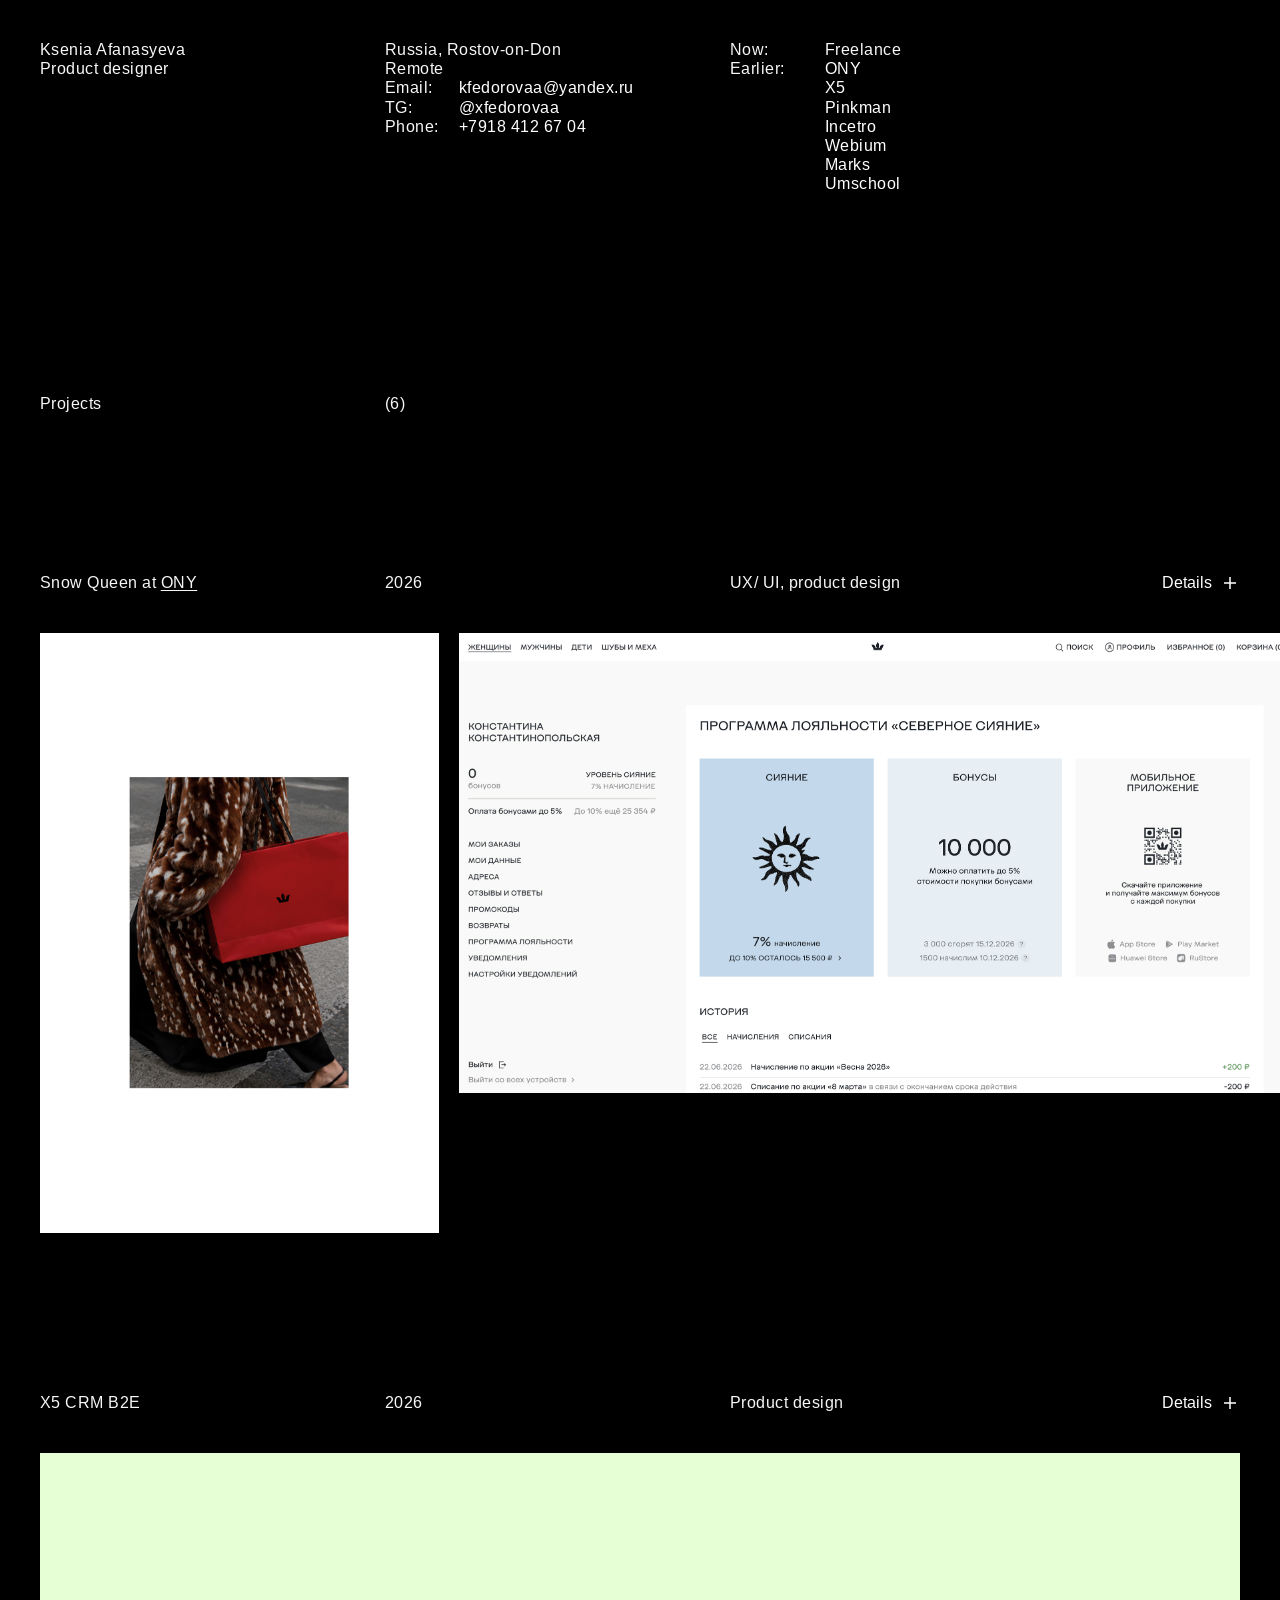
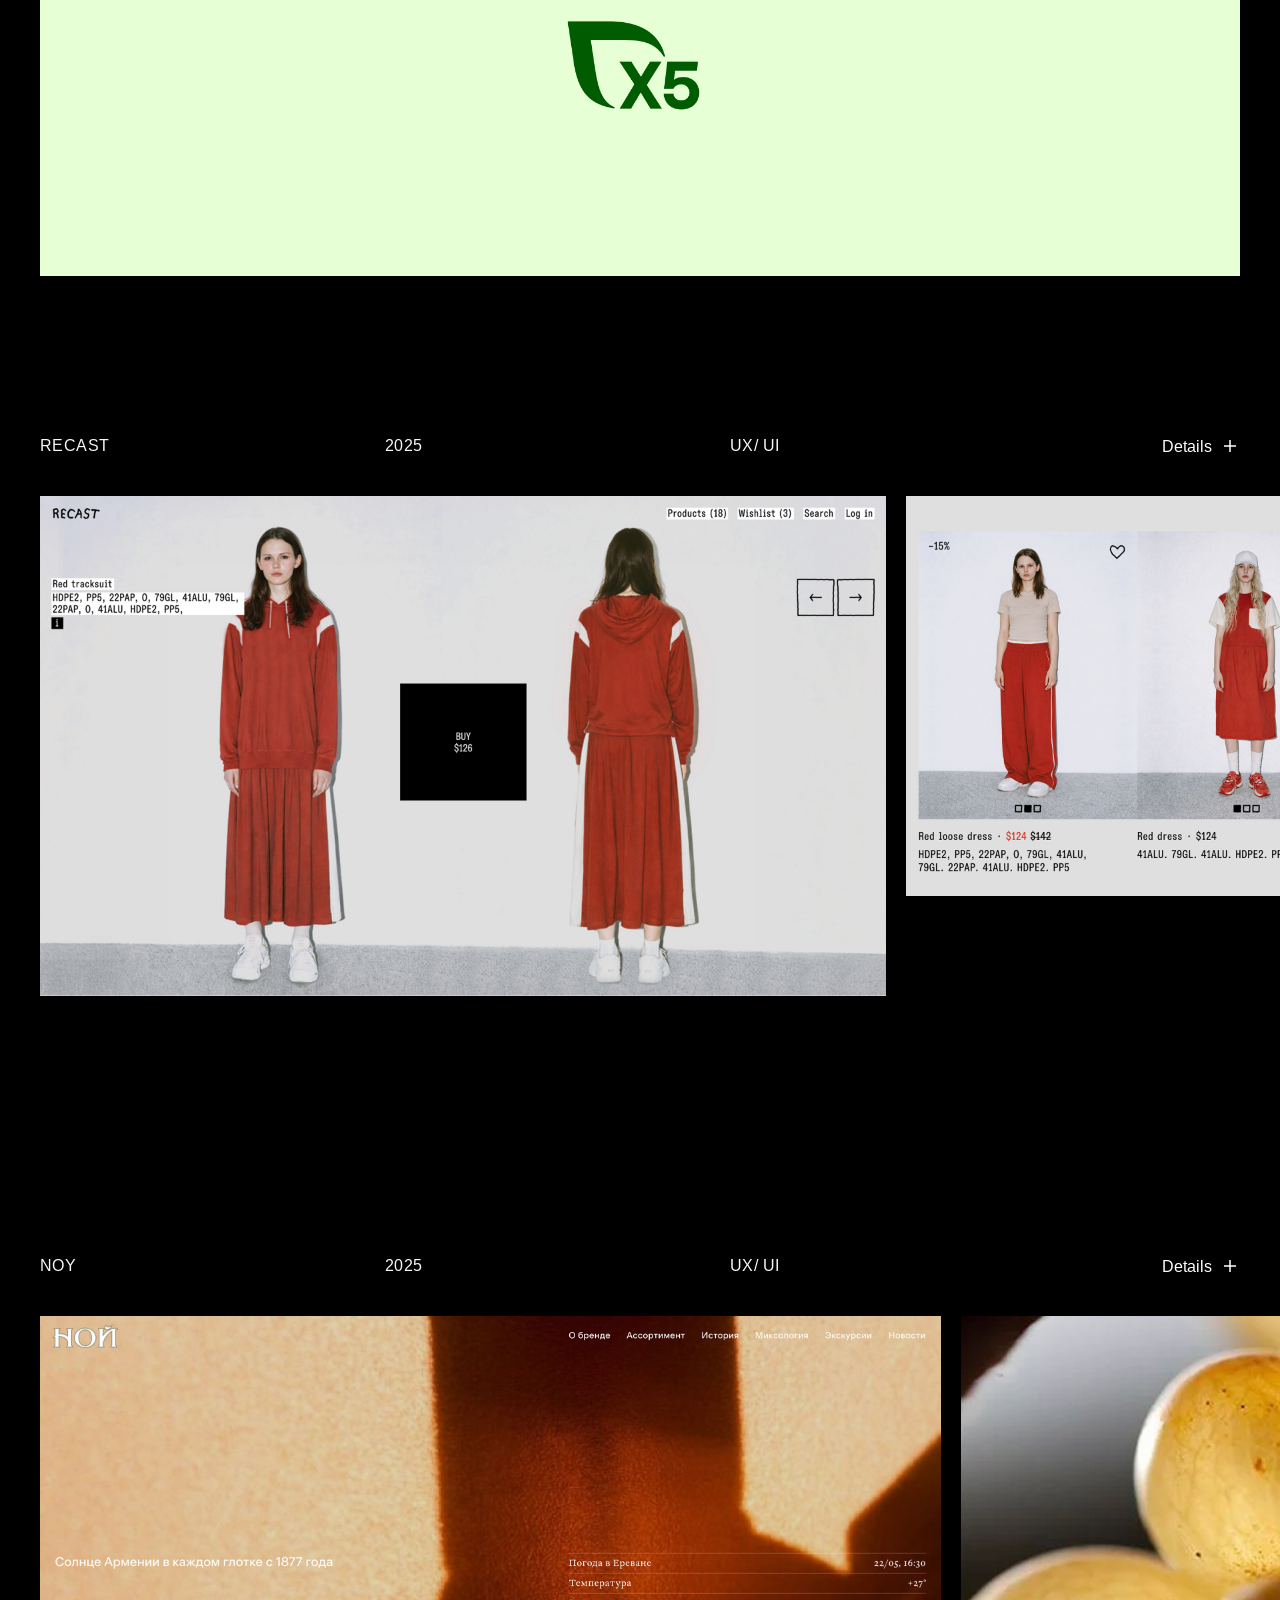
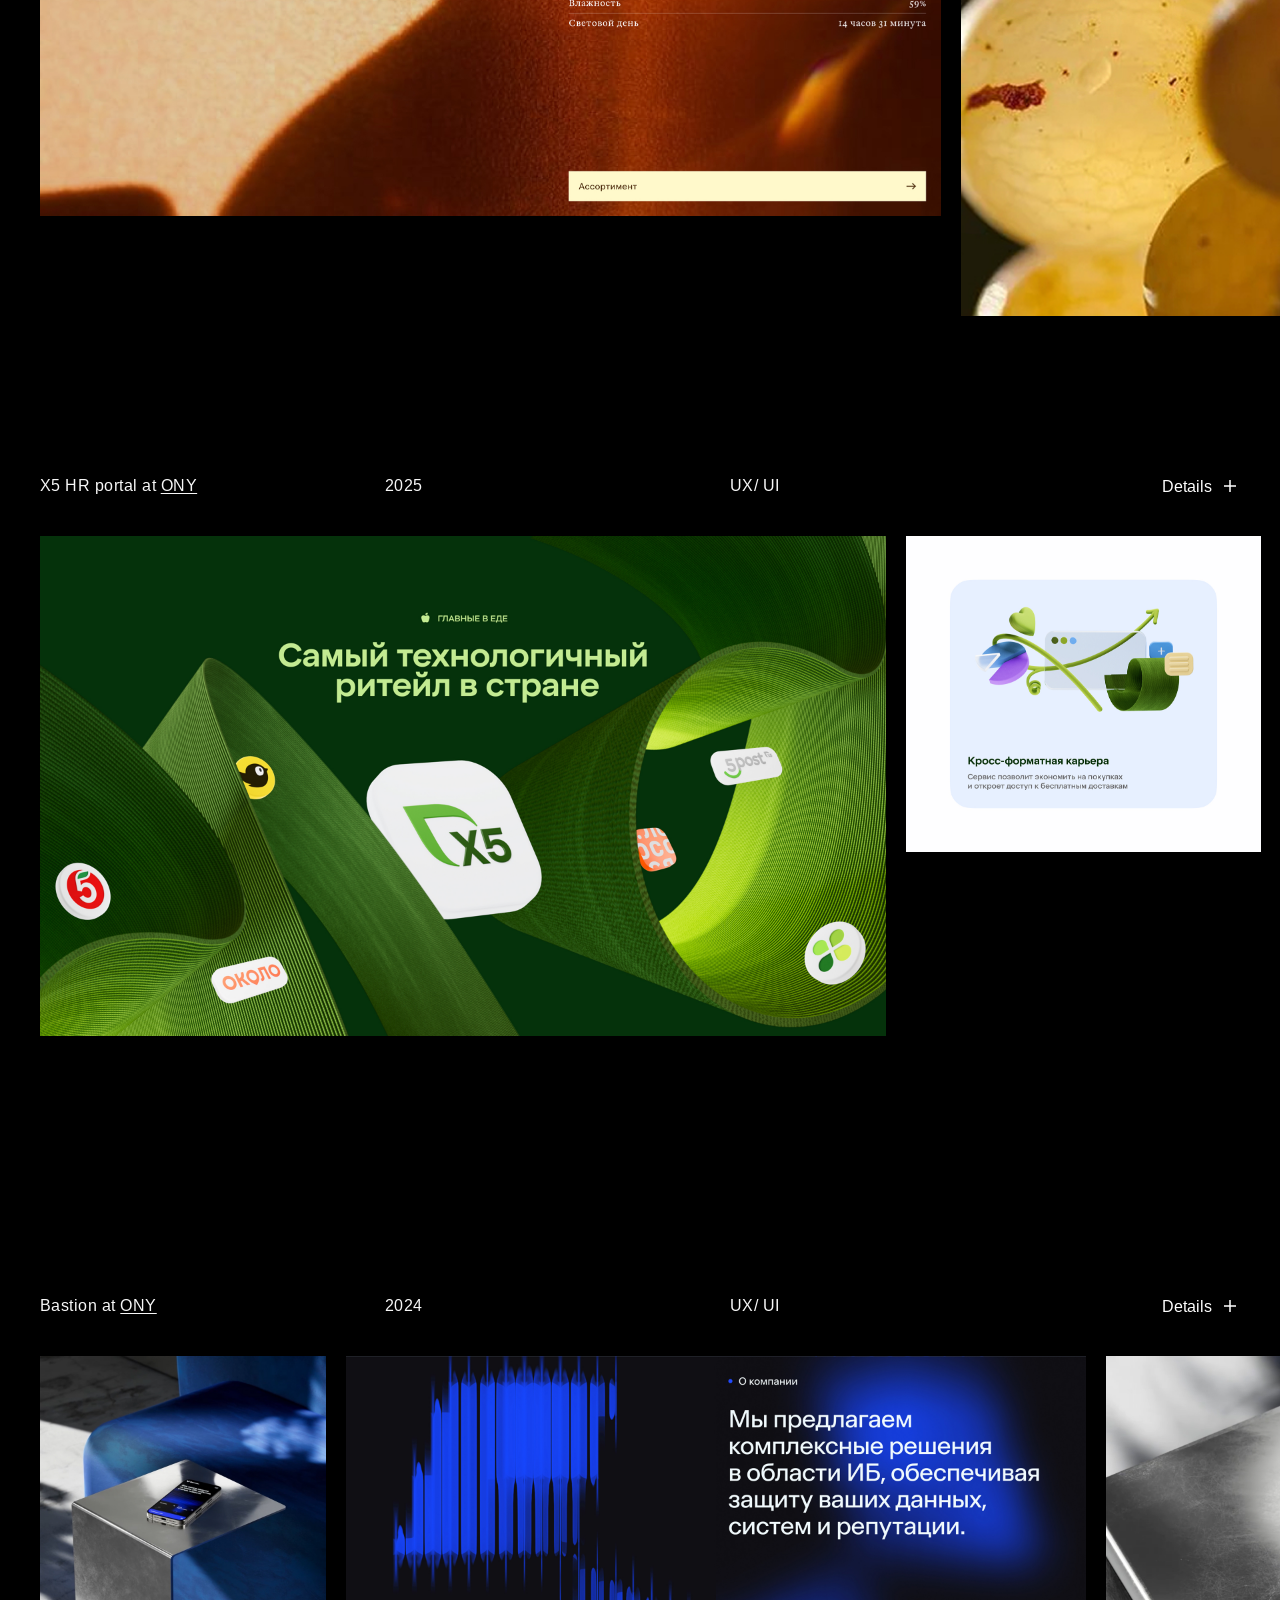
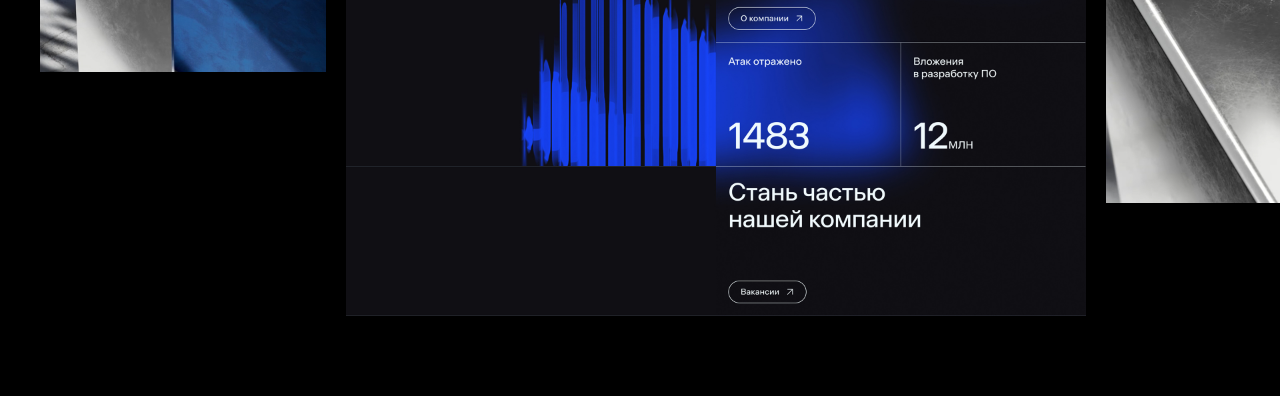
==== commit 8921d8d2: "Keep the project name and at ONY on one desktop line. Snow Queen, X5 HR portal, and Bastion stay on " ====
--- a/index.html
+++ b/index.html
@@ -16,7 +16,7 @@
   <link rel="preconnect" href="https://fonts.googleapis.com" />
   <link rel="preconnect" href="https://fonts.gstatic.com" crossorigin />
   <link href="https://fonts.googleapis.com/css2?family=Arimo:wght@400&display=swap" rel="stylesheet" />
-  <link rel="stylesheet" href="style.css?v=x5-cover-220" />
+  <link rel="stylesheet" href="style.css?v=en-2" />
   <script defer src="script.js?v=en-1"></script>
 </head>
 <body>
@@ -89,9 +89,7 @@
           <div class="project__top">
             <div class="project__meta">
               <h2 class="project__name">
-                Snow Queen<br />
-                at
-                <a href="https://ony.ru/" target="_blank" rel="noopener noreferrer">ONY</a>
+                Snow Queen <span class="project__name-at">at <a href="https://ony.ru/" target="_blank" rel="noopener noreferrer">ONY</a></span>
               </h2>
               <p class="project__year">2026</p>
               <p class="project__type">UX/ UI, product design</p>
@@ -122,7 +120,7 @@
                     </div>
                     <div class="project__row">
                       <h3>Role</h3>
-                      <p>Designer on a team of four. Owned the prototypes, the account, part of the product page, and several public pages. Also generated images, prepared files for development, and supported the launch.</p>
+                      <p>Designer on a team of five. Owned the prototypes, the account, part of the product page, and several public pages. Also generated images, prepared files for development, and supported the launch.</p>
                     </div>
                     <div class="project__row">
                       <h3>Scope</h3>
@@ -335,9 +333,7 @@
           <div class="project__top">
             <div class="project__meta">
               <h2 class="project__name">
-                X5 HR portal<br />
-                at
-                <a href="https://ony.ru/" target="_blank" rel="noopener noreferrer">ONY</a>
+                X5 HR portal <span class="project__name-at">at <a href="https://ony.ru/" target="_blank" rel="noopener noreferrer">ONY</a></span>
               </h2>
               <p class="project__year">2025</p>
               <p class="project__type">UX/ UI</p>
@@ -391,9 +387,7 @@
           <div class="project__top">
             <div class="project__meta">
               <h2 class="project__name">
-                Bastion<br />
-                at
-                <a href="https://ony.ru/" target="_blank" rel="noopener noreferrer">ONY</a>
+                Bastion <span class="project__name-at">at <a href="https://ony.ru/" target="_blank" rel="noopener noreferrer">ONY</a></span>
               </h2>
               <p class="project__year">2024</p>
               <p class="project__type">UX/ UI</p>
--- a/style.css
+++ b/style.css
@@ -271,6 +271,10 @@
   text-decoration: underline;
 }
 
+.project__name-at {
+  display: inline;
+}
+
 .btn-details {
   display: inline-flex;
   align-items: center;
@@ -824,6 +828,10 @@
   .project__name {
     grid-area: name;
     max-width: 200px;
+  }
+
+  .project__name-at {
+    display: block;
   }
 
   .project__year {
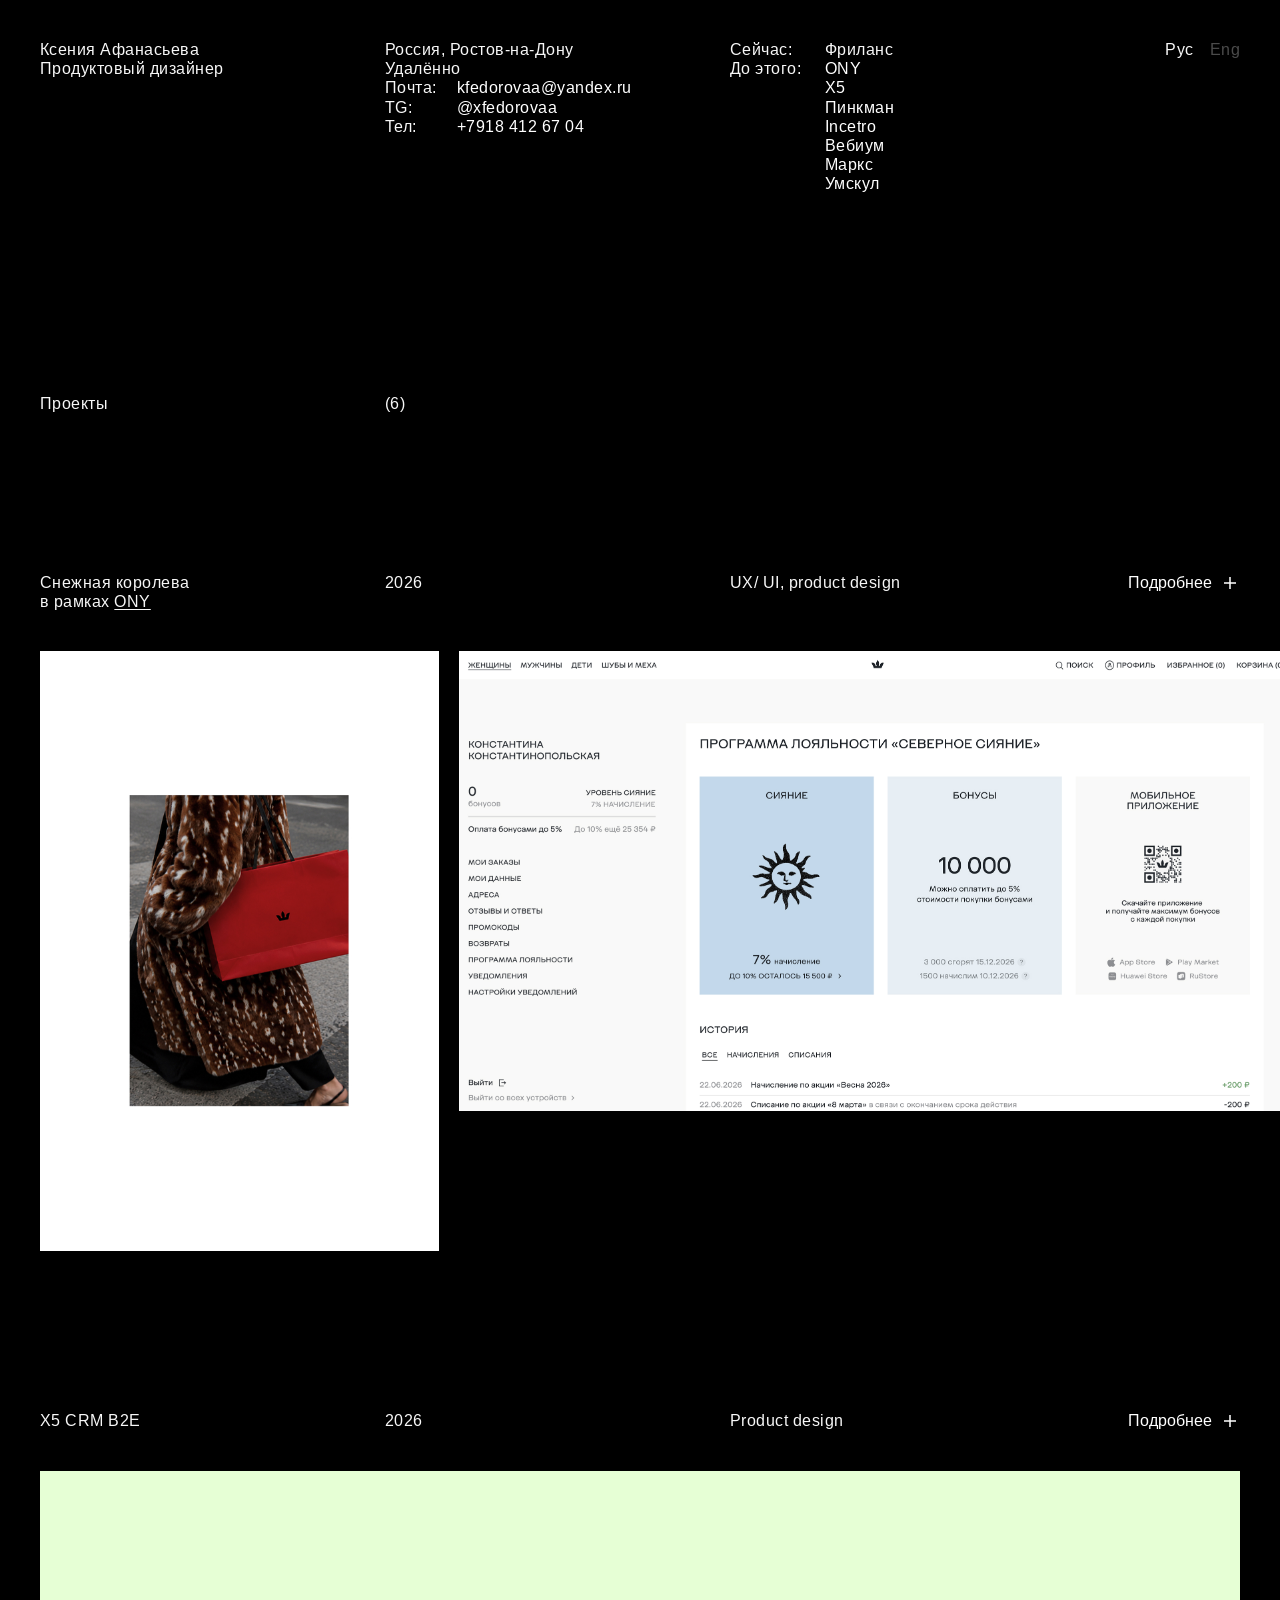
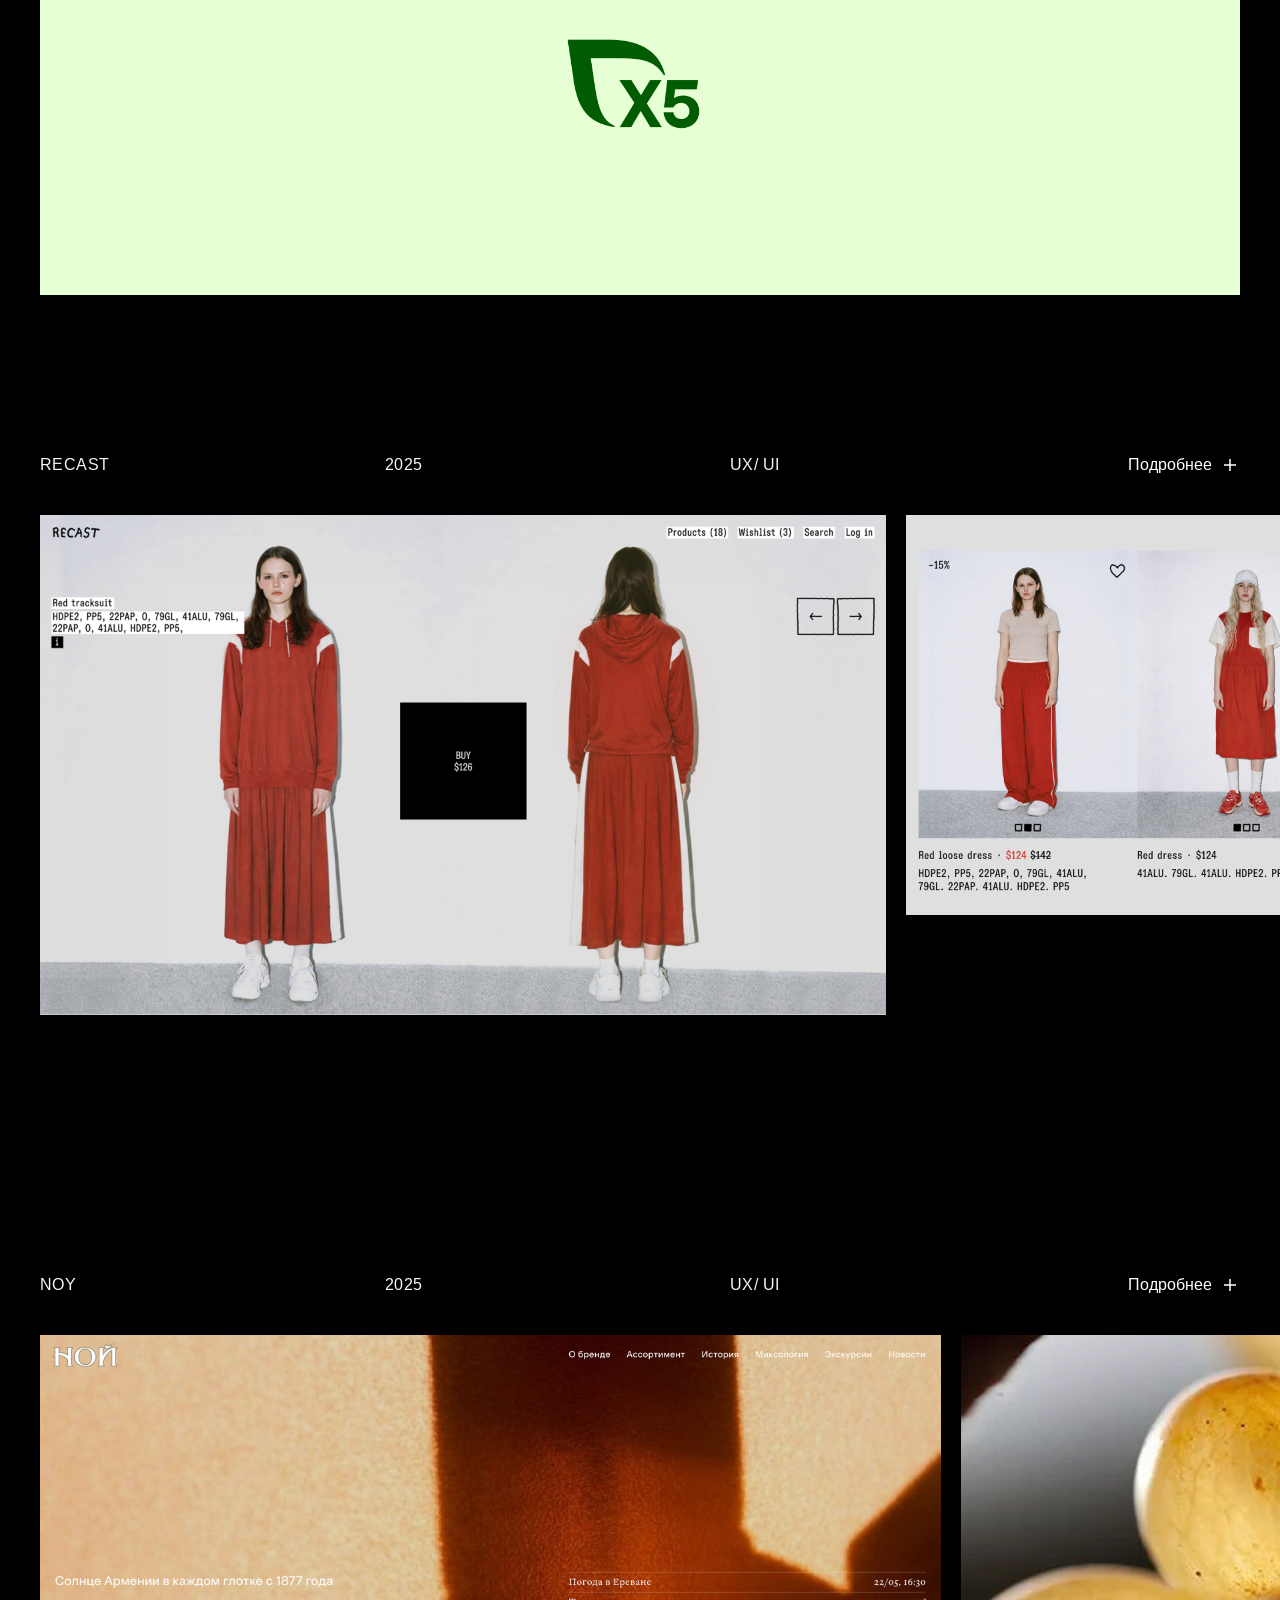
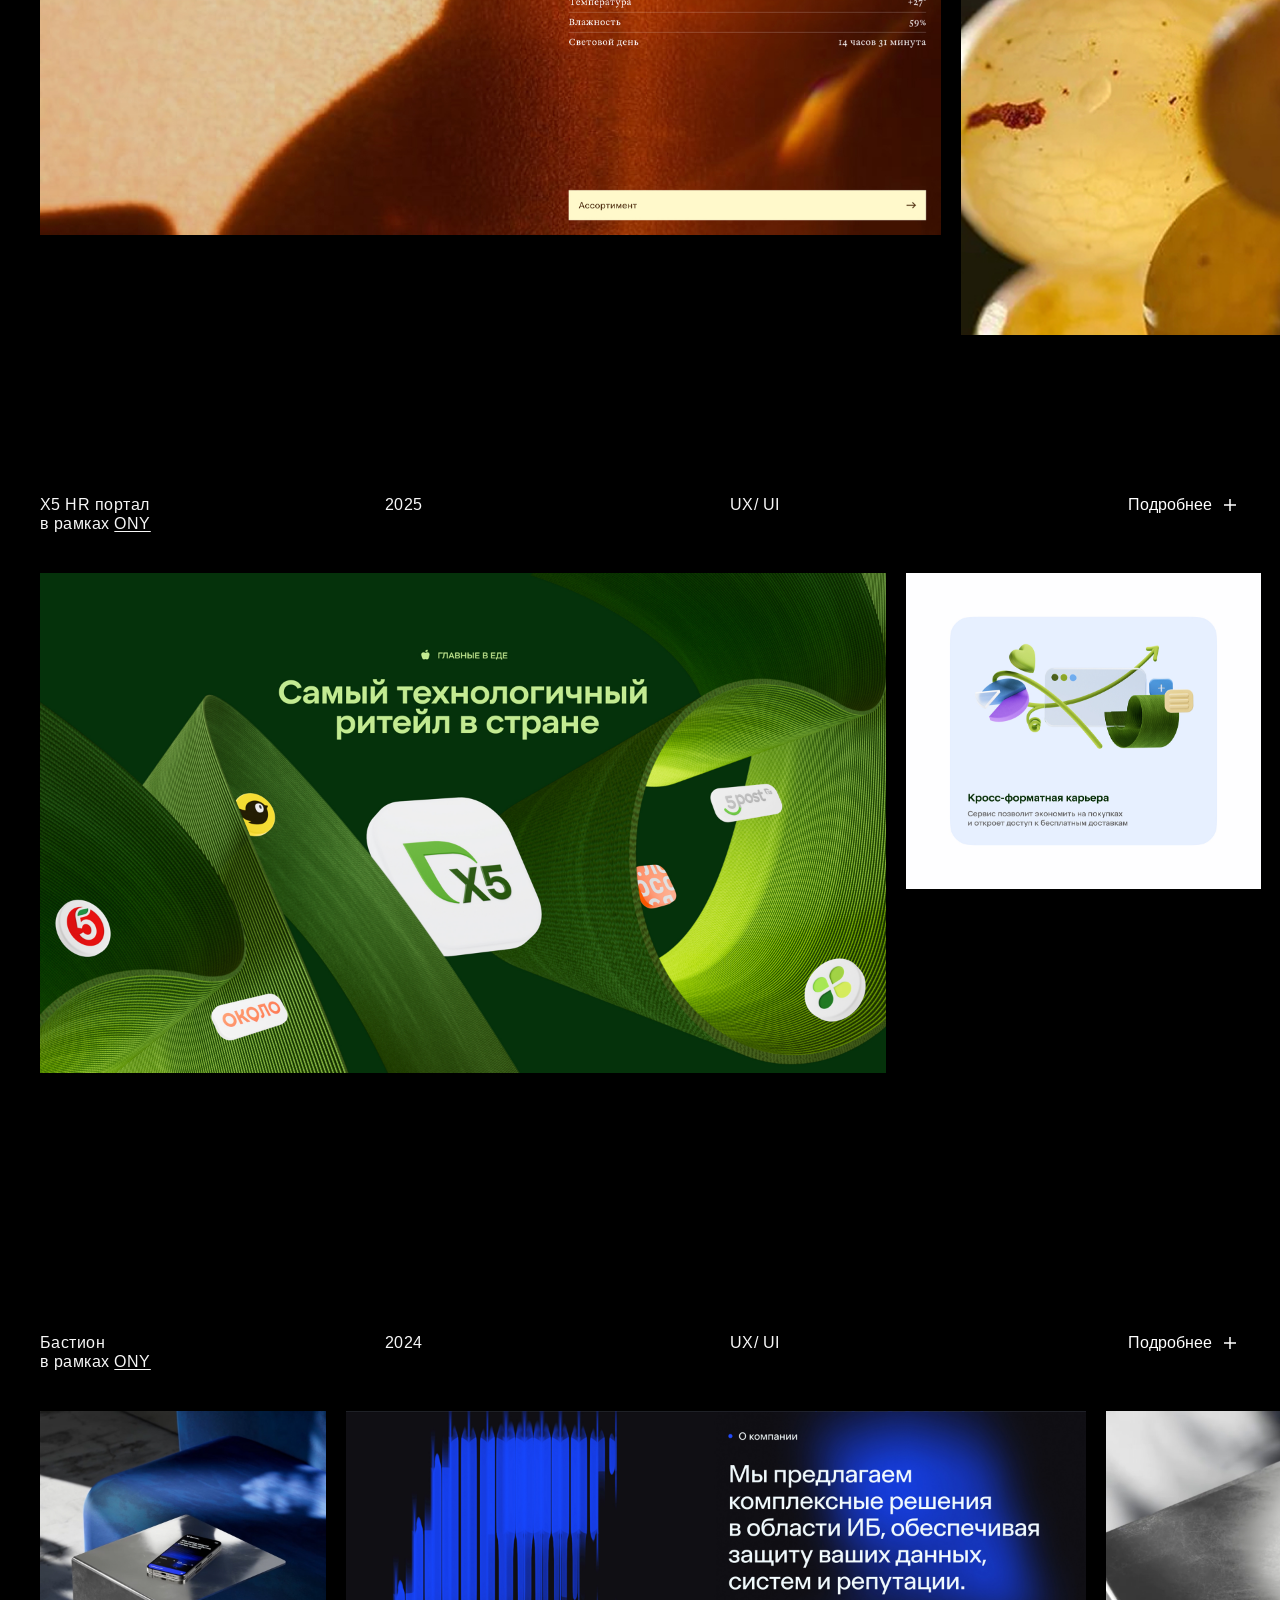
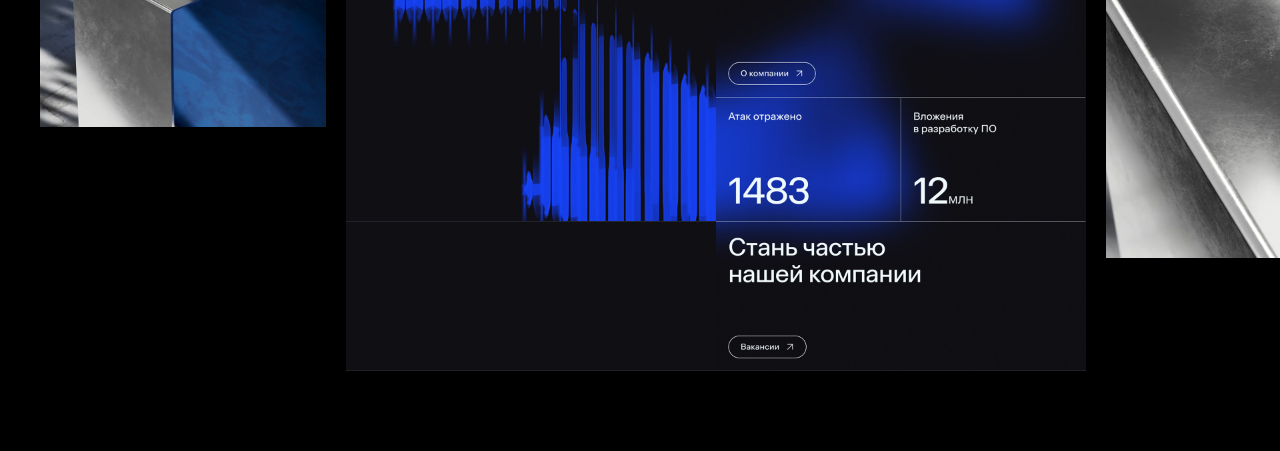
==== commit 6b10c27d: "Add a Рус / Eng switcher and keep both language pages. The Russian page stays at index.html. Eng ope" ====
--- a/index.html
+++ b/index.html
@@ -1,51 +1,43 @@
 <!DOCTYPE html>
-<html lang="en">
+<html lang="ru" data-details-more="Подробнее" data-details-less="Скрыть">
 <head>
   <meta charset="UTF-8" />
   <meta name="viewport" content="width=device-width, initial-scale=1.0" />
-  <title>Ksenia Afanasyeva — Product designer</title>
-  <meta name="description" content="Product designer with 3+ years in UX/UI. Web and mobile interfaces for e-commerce, B2E, and B2B. Based in Rostov-on-Don, working remotely." />
-  <meta property="og:title" content="Ksenia Afanasyeva — Product designer" />
-  <meta property="og:description" content="Product designer with 3+ years in UX/UI. Web and mobile interfaces for e-commerce, B2E, and B2B. Based in Rostov-on-Don, working remotely." />
-  <meta property="og:type" content="website" />
-  <meta property="og:locale" content="en_US" />
-  <meta name="twitter:card" content="summary" />
-  <meta name="twitter:title" content="Ksenia Afanasyeva — Product designer" />
-  <meta name="twitter:description" content="Product designer with 3+ years in UX/UI. Web and mobile interfaces for e-commerce, B2E, and B2B. Based in Rostov-on-Don, working remotely." />
+  <title>Ксения Афанасьева — продуктовый дизайнер</title>
   <link rel="icon" href="assets/favicon.png" type="image/png" />
   <link rel="preconnect" href="https://fonts.googleapis.com" />
   <link rel="preconnect" href="https://fonts.gstatic.com" crossorigin />
   <link href="https://fonts.googleapis.com/css2?family=Arimo:wght@400&display=swap" rel="stylesheet" />
-  <link rel="stylesheet" href="style.css?v=en-2" />
-  <script defer src="script.js?v=en-1"></script>
+  <link rel="stylesheet" href="style.css?v=en-3" />
+  <script defer src="script.js?v=en-3"></script>
 </head>
 <body>
-  <a class="skip-link" href="#projects">Skip to projects</a>
+  <a class="skip-link" href="#projects">К проектам</a>
 
   <header class="site-header" data-header>
     <div class="site-header__inner">
       <div class="header-identity-slot">
         <div class="header-identity">
           <p class="header-identity__name">
-            Ksenia Afanasyeva<br />
-            Product designer
+            Ксения Афанасьева<br />
+            Продуктовый дизайнер
           </p>
           <button type="button" class="btn-text" data-open-cv aria-haspopup="dialog" aria-controls="cv-dialog" hidden>
-            Open CV
+            Открыть CV
           </button>
         </div>
       </div>
 
       <div class="header-contacts">
         <p class="header-location">
-          Russia, Rostov-on-Don<br />
-          Remote
+          Россия, Ростов-на-Дону<br />
+          Удалённо
         </p>
         <div class="header-contacts__row">
           <p class="header-contacts__labels">
-            Email:<br />
+            Почта:<br />
             TG:<br />
-            Phone:
+            Тел:
           </p>
           <p class="header-contacts__values">
             <a class="btn-text" href="mailto:kfedorovaa@yandex.ru">kfedorovaa@yandex.ru</a><br />
@@ -57,30 +49,34 @@
 
       <div class="header-employment">
         <div class="header-employment__labels">
-          <p>Now:</p>
-          <p>Earlier:</p>
+          <p>Сейчас:</p>
+          <p>До этого:</p>
         </div>
         <div class="header-employment__values">
-          <p>Freelance</p>
+          <p>Фриланс</p>
           <p>
             <a class="btn-text" href="https://ony.ru/" target="_blank" rel="noopener noreferrer">ONY</a><br />
             <a class="btn-text" href="https://x5.tech/" target="_blank" rel="noopener noreferrer">X5</a><br />
-            <a class="btn-text" href="https://pinkman.ru/" target="_blank" rel="noopener noreferrer">Pinkman</a><br />
+            <a class="btn-text" href="https://pinkman.ru/" target="_blank" rel="noopener noreferrer">Пинкман</a><br />
             <a class="btn-text" href="https://incetro.ru/" target="_blank" rel="noopener noreferrer">Incetro</a><br />
-            <a class="btn-text" href="https://webium.ru/" target="_blank" rel="noopener noreferrer">Webium</a><br />
-            <a class="btn-text" href="https://marksteam.ru/" target="_blank" rel="noopener noreferrer">Marks</a><br />
-            <a class="btn-text" href="https://umschool.net/" target="_blank" rel="noopener noreferrer">Umschool</a>
+            <a class="btn-text" href="https://webium.ru/" target="_blank" rel="noopener noreferrer">Вебиум</a><br />
+            <a class="btn-text" href="https://marksteam.ru/" target="_blank" rel="noopener noreferrer">Маркс</a><br />
+            <a class="btn-text" href="https://umschool.net/" target="_blank" rel="noopener noreferrer">Умскул</a>
           </p>
         </div>
       </div>
+      <nav class="lang-switch" aria-label="Язык">
+        <a class="lang-switch__item" href="index.html" lang="ru" hreflang="ru" aria-current="page">Рус</a>
+        <a class="lang-switch__item" href="en.html" lang="en" hreflang="en">Eng</a>
+      </nav>
     </div>
   </header>
 
   <main>
     <section class="projects" id="projects" aria-labelledby="projects-heading">
       <div class="projects__head">
-        <h1 id="projects-heading" class="projects__title">Projects</h1>
-        <p class="projects__count" aria-label="6 projects">(6)</p>
+        <h1 id="projects-heading" class="projects__title">Проекты</h1>
+        <p class="projects__count" aria-label="Всего проектов: 6">(6)</p>
       </div>
 
       <ul class="projects__list">
@@ -89,12 +85,14 @@
           <div class="project__top">
             <div class="project__meta">
               <h2 class="project__name">
-                Snow Queen <span class="project__name-at">at <a href="https://ony.ru/" target="_blank" rel="noopener noreferrer">ONY</a></span>
+                Снежная королева<br />
+                в рамках
+                <a href="https://ony.ru/" target="_blank" rel="noopener noreferrer">ONY</a>
               </h2>
               <p class="project__year">2026</p>
               <p class="project__type">UX/ UI, product design</p>
               <button type="button" class="btn-details" data-toggle-details aria-expanded="false">
-                <span data-details-label>Details</span>
+                <span data-details-label>Подробнее</span>
                 <img src="assets/icons/plus.svg" alt="" width="20" height="20" data-details-icon />
               </button>
             </div>
@@ -103,37 +101,37 @@
                 <div class="project__details-grid">
                   <p class="project__year project__year--detail">2026</p>
                   <div class="project__team">
-                    <p>Art director:<br />Alexander Borodin</p>
+                    <p>Арт-директор:<br />Александр Бородин</p>
                     <p>
-                      Designers:<br />
-                      Anna Shestakevich<br />
-                      Daria Kondratenko<br />
-                      Ksenia Afanasyeva<br />
-                      Sergey Breus<br />
-                      Igor Kranga
+                      Дизайнеры:<br />
+                      Анна Шестакевич<br />
+                      Дарья Кондратенко<br />
+                      Ксения Афанасьева<br />
+                      Сергей Бреус<br />
+                      Игорь Кранга
                     </p>
                   </div>
                   <div class="project__about">
                     <div class="project__row">
-                      <h3>Brief</h3>
-                      <p>Redesign the online store and app for a new brand, keep the complex business logic, and clarify what confused shoppers.</p>
-                    </div>
-                    <div class="project__row">
-                      <h3>Role</h3>
-                      <p>Designer on a team of five. Owned the prototypes, the account, part of the product page, and several public pages. Also generated images, prepared files for development, and supported the launch.</p>
-                    </div>
-                    <div class="project__row">
-                      <h3>Scope</h3>
-                      <p>29 pages across web and app, in 2 months.</p>
-                    </div>
-                    <div class="project__row">
-                      <h3>What changed</h3>
+                      <h3>Задача</h3>
+                      <p>Обновить дизайн интернет-магазина и приложения под новый бренд, сохранить сложную бизнес-логику и сделать понятным то, что путало покупателей.</p>
+                    </div>
+                    <div class="project__row">
+                      <h3>Роль</h3>
+                      <p>Дизайнер в команде из 4 человек. Полностью делала прототипы, личный кабинет, часть карточки товара и несколько внешних страниц. Также генерация изображений, подготовка макетов к вёрстке и сопровождение после запуска.</p>
+                    </div>
+                    <div class="project__row">
+                      <h3>Объём</h3>
+                      <p>29 страниц, веб и приложение за 2 месяца.</p>
+                    </div>
+                    <div class="project__row">
+                      <h3>Что изменили</h3>
                       <ul class="project__bullets">
-                        <li>In-store try-on booking within an hour</li>
-                        <li>Simpler checkout</li>
-                        <li>Clearer loyalty program</li>
-                        <li>Account split into meaningful sections</li>
-                        <li>New: reviews and ratings on the product page, product stories as mini collections of 5–10 items, and more</li>
+                        <li>Бронирование с примеркой в магазине через час</li>
+                        <li>Упростили оформление заказа</li>
+                        <li>Понятнее программа лояльности</li>
+                        <li>Личный кабинет разбит по смысловым блокам</li>
+                        <li>Новое: отзывы и оценки в карточке, сториз товаров — мини-коллекции из 5–10 вещей и др.</li>
                       </ul>
                     </div>
                   </div>
@@ -141,7 +139,7 @@
               </div>
             </div>
           </div>
-          <div class="gallery" aria-label="Snow Queen gallery">
+          <div class="gallery" aria-label="Галерея проекта Снежная королева">
             <div class="gallery__track">
               <img class="gallery__item" src="assets/projects/snow-queen/preview.jpg" alt="" width="399" height="600" loading="lazy" style="--w:399;--h:600" />
               <img class="gallery__item" src="assets/projects/snow-queen/block.jpg" alt="" width="835" height="460" loading="lazy" style="--w:835;--h:460" />
@@ -166,7 +164,7 @@
               <p class="project__year">2026</p>
               <p class="project__type">Product design</p>
               <button type="button" class="btn-details" data-toggle-details aria-expanded="false">
-                <span data-details-label>Details</span>
+                <span data-details-label>Подробнее</span>
                 <img src="assets/icons/plus.svg" alt="" width="20" height="20" data-details-icon />
               </button>
             </div>
@@ -176,45 +174,45 @@
                 <div class="project__details-grid">
                   <p class="project__year project__year--detail">2026</p>
                   <div class="project__team">
-                    <p>Art director:<br />Alexander Borodin</p>
+                    <p>Арт-директор:<br />Александр Бородин</p>
                     <p>
-                      Designers:<br />
-                      Anna Shestakevich<br />
-                      Daria Kondratenko<br />
-                      Ksenia Afanasyeva<br />
-                      Sergey Breus<br />
-                      Igor Kranga
+                      Дизайнеры:<br />
+                      Анна Шестакевич<br />
+                      Дарья Кондратенко<br />
+                      Ксения Афанасьева<br />
+                      Сергей Бреус<br />
+                      Игорь Кранга
                     </p>
                   </div>
                   <div class="project__about">
                     <div class="project__row">
-                      <h3>Brief</h3>
-                      <p>Extend the internal X5 CRM for employee tasks and requests. Bring existing processes into one interface and simplify complex flows.</p>
-                    </div>
-                    <div class="project__row">
-                      <h3>Role</h3>
-                      <p>Product designer on the X5 team, staffed via ONY for 5 months. Designed flows for employees and managers, extended the design system, and prepared research prototypes.</p>
-                    </div>
-                    <div class="project__row">
-                      <h3>Key flow — employee hiring</h3>
+                      <h3>Задача</h3>
+                      <p>Развивать внутреннюю CRM X5 для управления задачами и заявками сотрудников. Переносить существующие процессы в единый интерфейс и упрощать сложные пользовательские сценарии.</p>
+                    </div>
+                    <div class="project__row">
+                      <h3>Роль</h3>
+                      <p>Продуктовый дизайнер в команде X5, аутстафф от ONY — 5 месяцев. Проектировала сценарии для сотрудников и руководителей, развивала компоненты дизайн-системы и готовила прототипы для исследований.</p>
+                    </div>
+                    <div class="project__row">
+                      <h3>Ключевой сценарий — оформление сотрудников</h3>
                       <div class="project__prose">
-                        <p>Reworked a multi-step hiring request for Russian citizens and foreign nationals. It had lived as a separate questionnaire.</p>
-                        <p><span class="project__lead">Problem.</span> The form was dense with text, and document requirements changed often. Employees struggled to choose a work schedule.</p>
-                        <p><span class="project__lead">Research.</span> Usability testing showed that choosing shifts took too long. New hires did not understand schedule codes and could not choose with confidence.</p>
-                        <p><span class="project__lead">Solution.</span> Rebuilt the form into clear steps and reworked the first day and schedule selection. Employees now set shift preferences, and managers see them when reviewing the request.</p>
+                        <p>Переработала многошаговую заявку на трудоустройство для граждан РФ и иностранцев, которая раньше существовала в формате отдельного опросника.</p>
+                        <p><span class="project__lead">Проблема.</span> Форма была перегружена текстом, а требования к документам часто менялись. Сотрудники затруднялись при выборе рабочего графика.</p>
+                        <p><span class="project__lead">Исследование.</span> Тестирование показало, что выбор смен отнимал время: новички не понимали номера графиков и не могли осознанно выбрать подходящий.</p>
+                        <p><span class="project__lead">Решение.</span> Перестроила форму по смысловым шагам, переработала выбор первого рабочего дня и графика. Теперь сотрудник указывает пожелания по сменам, а руководитель видит их при согласовании заявки.</p>
                       </div>
                     </div>
                     <div class="project__row">
-                      <h3>Other flows</h3>
+                      <h3>Другие сценарии</h3>
                       <ul class="project__bullets">
-                        <li>Managers review requests, return them for corrections, and comment on specific fields.</li>
-                        <li>Sick leave, days off, and shift swaps, approved by a manager or a colleague.</li>
-                        <li>Employees send and sign documents.</li>
+                        <li>Проверка заявок руководителем с возможностью вернуть их на исправление и оставить комментарии к конкретным полям.</li>
+                        <li>Больничные, отгулы и обмен сменами с согласованием руководителем или коллегой.</li>
+                        <li>Отправка и подписание документов сотрудниками.</li>
                       </ul>
                     </div>
                     <div class="project__row">
-                      <h3>Outcome</h3>
-                      <p>The updated hiring flow is live. Employees can set schedule preferences, and managers see them when reviewing a request.</p>
+                      <h3>Результат</h3>
+                      <p>Обновлённый сценарий оформления сотрудников запущен в продукте. Сотрудники могут указывать пожелания по рабочему графику, а руководители — видеть их при рассмотрении заявки.</p>
                     </div>
                   </div>
                 </div>
@@ -222,7 +220,7 @@
             </div>
           </div>
           <figure class="project__media project__media--logo">
-            <img class="project__logo" src="assets/projects/x5-crm/logo.jpg" alt="X5 logo" width="1360" height="480" />
+            <img class="project__logo" src="assets/projects/x5-crm/logo.jpg" alt="Логотип X5" width="1360" height="480" />
           </figure>
         </li>
 
@@ -234,7 +232,7 @@
               <p class="project__year">2025</p>
               <p class="project__type">UX/ UI</p>
               <button type="button" class="btn-details" data-toggle-details aria-expanded="false">
-                <span data-details-label>Details</span>
+                <span data-details-label>Подробнее</span>
                 <img src="assets/icons/plus.svg" alt="" width="20" height="20" data-details-icon />
               </button>
             </div>
@@ -243,20 +241,20 @@
                 <div class="project__details-grid">
                   <p class="project__year project__year--detail">2025</p>
                   <div class="project__team">
-                    <p>Art director:<br />Bogdan Chernyshev</p>
-                    <p>Designer:<br />Ksenia Afanasyeva</p>
+                    <p>Арт-директор:<br />Богдан Чернышев</p>
+                    <p>Дизайнер:<br />Ксения Афанасьева</p>
                   </div>
                   <div class="project__about">
                     <div class="project__row">
-                      <h3>Brief</h3>
-                      <p>Design a clothing brand made from recycled materials, and its online store. Plastic codes (HDPE2, PP5) become the brand and navigation language.</p>
-                    </div>
-                    <div class="project__row">
-                      <h3>Role</h3>
-                      <p>End-to-end: concept, identity, online store, and a generative photo and video style.</p>
-                    </div>
-                    <div class="project__row">
-                      <h3>Tools</h3>
+                      <h3>Задача</h3>
+                      <p>Придумать бренд одежды из переработанных материалов и его интернет-магазин. Метафора: маркировка пластика (HDPE2, PP5) становится языком бренда и навигации.</p>
+                    </div>
+                    <div class="project__row">
+                      <h3>Роль</h3>
+                      <p>Весь проект: концепция, айдентика, дизайн интернет-магазина, генеративный фото- и видеостиль.</p>
+                    </div>
+                    <div class="project__row">
+                      <h3>Инструменты</h3>
                       <p>Midjourney, ChatGPT, Krea, Sora.</p>
                     </div>
                   </div>
@@ -264,7 +262,7 @@
               </div>
             </div>
           </div>
-          <div class="gallery" aria-label="RECAST gallery">
+          <div class="gallery" aria-label="Галерея проекта RECAST">
             <div class="gallery__track">
               <img class="gallery__item" src="assets/projects/recast/group-01.jpg" alt="" width="846" height="500" loading="lazy" style="--w:846;--h:500" />
               <img class="gallery__item" src="assets/projects/recast/main-01.jpg" alt="" width="450" height="400" loading="lazy" style="--w:450;--h:400" />
@@ -284,7 +282,7 @@
               <p class="project__year">2025</p>
               <p class="project__type">UX/ UI</p>
               <button type="button" class="btn-details" data-toggle-details aria-expanded="false">
-                <span data-details-label>Details</span>
+                <span data-details-label>Подробнее</span>
                 <img src="assets/icons/plus.svg" alt="" width="20" height="20" data-details-icon />
               </button>
             </div>
@@ -293,28 +291,28 @@
                 <div class="project__details-grid">
                   <p class="project__year project__year--detail">2025</p>
                   <div class="project__team">
-                    <p>Art director:<br />Bogdan Chernyshev</p>
-                    <p>Designer:<br />Ksenia Afanasyeva</p>
+                    <p>Арт-директор:<br />Богдан Чернышев</p>
+                    <p>Дизайнер:<br />Ксения Афанасьева</p>
                   </div>
                   <div class="project__about">
                     <div class="project__row">
-                      <h3>Brief</h3>
-                      <p>Redesign the NOY identity and website. Rebuild the visual language to convey luxury and the cultural character of Armenia.</p>
-                    </div>
-                    <div class="project__row">
-                      <h3>Concept</h3>
-                      <p>Drawn from Armenian heritage and landscape. The visual language contrasts restraint with ornament and stone texture from national patterns. Quiet luxury: premium quality comes through detail, not excess.</p>
-                    </div>
-                    <div class="project__row">
-                      <h3>Role</h3>
-                      <p>Owned the concept, the online store, and the generative photo and video style.</p>
+                      <h3>Задача</h3>
+                      <p>Провести редизайн фирменного стиля и сайта бренда «НОЯ». Необходимо было переосмыслить визуальный язык, чтобы подчеркнуть атмосферу роскоши и эксклюзивности, а также передать богатый культурный колорит Армении.</p>
+                    </div>
+                    <div class="project__row">
+                      <h3>Идея</h3>
+                      <p>Концепция вдохновлена многовековым наследием и природным величием Армении. Визуальный язык построен на контрасте благородной сдержанности и декоративных элементов, отсылающих к национальным орнаментам и фактурам камня. Акцент сделан на создании ощущения «тихой роскоши», где премиальность раскрывается через детали, а не через избыточность.</p>
+                    </div>
+                    <div class="project__row">
+                      <h3>Роль</h3>
+                      <p>Самостоятельно разработала концепцию проекта, дизайн интернет-магазина, а также генеративный фото- и видеостиль.</p>
                     </div>
                   </div>
                 </div>
               </div>
             </div>
           </div>
-          <div class="gallery" aria-label="NOY gallery">
+          <div class="gallery" aria-label="Галерея проекта NOY">
             <div class="gallery__track">
               <img class="gallery__item" src="assets/projects/noy/group-01.jpg" alt="" width="901" height="500" loading="lazy" style="--w:901;--h:500" />
               <img class="gallery__item" src="assets/projects/noy/preview.jpg" alt="" width="422" height="600" loading="lazy" style="--w:422;--h:600" />
@@ -333,12 +331,14 @@
           <div class="project__top">
             <div class="project__meta">
               <h2 class="project__name">
-                X5 HR portal <span class="project__name-at">at <a href="https://ony.ru/" target="_blank" rel="noopener noreferrer">ONY</a></span>
+                X5 HR портал<br />
+                в рамках
+                <a href="https://ony.ru/" target="_blank" rel="noopener noreferrer">ONY</a>
               </h2>
               <p class="project__year">2025</p>
               <p class="project__type">UX/ UI</p>
               <button type="button" class="btn-details" data-toggle-details aria-expanded="false">
-                <span data-details-label>Details</span>
+                <span data-details-label>Подробнее</span>
                 <img src="assets/icons/plus.svg" alt="" width="20" height="20" data-details-icon />
               </button>
             </div>
@@ -347,32 +347,32 @@
                 <div class="project__details-grid">
                   <p class="project__year project__year--detail">2025</p>
                   <div class="project__team">
-                    <p>Art director:<br />Artem Leontiev</p>
+                    <p>Арт-директор:<br />Артём Леонтьев</p>
                     <p>
-                      Designers:<br />
-                      Ksenia Afanasyeva<br />
-                      Igor Kranga
+                      Дизайнеры:<br />
+                      Ксения Афанасьева<br />
+                      Игорь Кранга
                     </p>
                   </div>
                   <div class="project__about">
                     <div class="project__row">
-                      <h3>Brief</h3>
-                      <p>Design a career portal that helps candidates find roles by city and field, and draws applicants in through events.</p>
-                    </div>
-                    <div class="project__row">
-                      <h3>Role</h3>
-                      <p>Designer on the team. Designed prototypes and pages for the new brand, generated images, and prepared files for development.</p>
-                    </div>
-                    <div class="project__row">
-                      <h3>Outcome</h3>
-                      <p>Wrote a component-library guide and rules for type, fonts, composition, and component use. The X5 team now builds campaign landings from those rules, without the agency.</p>
+                      <h3>Задача</h3>
+                      <p>Сделать карьерный портал холдинга, который помогает кандидату найти вакансию по городу и направлению и привлекает через мероприятия.</p>
+                    </div>
+                    <div class="project__row">
+                      <h3>Роль</h3>
+                      <p>Дизайнер в команде. Делала прототипы и дизайн страниц по новому бренду, генерацию изображений, подготовку макетов к вёрстке.</p>
+                    </div>
+                    <div class="project__row">
+                      <h3>Результат</h3>
+                      <p>Написала гайд по работе с библиотекой компонентов и свод правил по типографике, шрифтам, композиции и использованию компонентов. По этим правилам команда X5 собирает коммуникационные лендинги без участия агентства.</p>
                     </div>
                   </div>
                 </div>
               </div>
             </div>
           </div>
-          <div class="gallery" aria-label="X5 HR portal gallery">
+          <div class="gallery" aria-label="Галерея проекта X5 HR Portal">
             <div class="gallery__track">
               <img class="gallery__item" src="assets/projects/x5-hr/block.jpg" alt="" width="846" height="500" loading="lazy" style="--w:846;--h:500" />
               <img class="gallery__item" src="assets/projects/x5-hr/main.jpg" alt="" width="355" height="316" loading="lazy" style="--w:355;--h:316" />
@@ -387,12 +387,14 @@
           <div class="project__top">
             <div class="project__meta">
               <h2 class="project__name">
-                Bastion <span class="project__name-at">at <a href="https://ony.ru/" target="_blank" rel="noopener noreferrer">ONY</a></span>
+                Бастион<br />
+                в рамках
+                <a href="https://ony.ru/" target="_blank" rel="noopener noreferrer">ONY</a>
               </h2>
               <p class="project__year">2024</p>
               <p class="project__type">UX/ UI</p>
               <button type="button" class="btn-details" data-toggle-details aria-expanded="false">
-                <span data-details-label>Details</span>
+                <span data-details-label>Подробнее</span>
                 <img src="assets/icons/plus.svg" alt="" width="20" height="20" data-details-icon />
               </button>
             </div>
@@ -401,28 +403,28 @@
                 <div class="project__details-grid">
                   <p class="project__year project__year--detail">2024</p>
                   <div class="project__team">
-                    <p>Art director:<br />Georgy Kustov</p>
+                    <p>Арт-директор:<br />Георгий Кустов</p>
                     <p>
-                      Designers:<br />
-                      Ksenia Afanasyeva<br />
-                      Sergey Breus
+                      Дизайнеры:<br />
+                      Ксения Афанасьева<br />
+                      Сергей Бреус
                     </p>
                   </div>
                   <div class="project__about">
                     <div class="project__row">
-                      <h3>Brief</h3>
-                      <p>Redesign the cybersecurity company’s site for a new brand: services, projects, careers, and media.</p>
-                    </div>
-                    <div class="project__row">
-                      <h3>Role</h3>
-                      <p>Designer on the team. Designed prototypes, pages, and layouts at 768 and 375, generated images, and prepared files for development.</p>
+                      <h3>Задача</h3>
+                      <p>Редизайн корпоративного сайта компании по информационной безопасности под новый бренд: услуги, проекты, карьера, медиа.</p>
+                    </div>
+                    <div class="project__row">
+                      <h3>Роль</h3>
+                      <p>Дизайнер в команде. Делала прототипы, дизайн страниц, адаптивы 768/375, генерацию изображений, готовила макеты к вёрстке.</p>
                     </div>
                   </div>
                 </div>
               </div>
             </div>
           </div>
-          <div class="gallery gallery--bastion" aria-label="Bastion gallery">
+          <div class="gallery gallery--bastion" aria-label="Галерея проекта Бастион">
             <div class="gallery__track">
               <img class="gallery__item" src="assets/projects/bastion/preview-01.jpg" alt="" width="286" height="316" loading="lazy" style="--w:286;--h:316" />
               <img class="gallery__item" src="assets/projects/bastion/block.jpg" alt="" width="740" height="560" loading="lazy" style="--w:740;--h:560" />
@@ -440,7 +442,7 @@
   <div class="cv-overlay" id="cv-dialog" role="dialog" aria-modal="true" aria-labelledby="cv-title" hidden>
     <div class="cv-overlay__backdrop" data-close-cv tabindex="-1"></div>
     <div class="cv-dialog" role="document">
-      <button type="button" class="cv-dialog__close" data-close-cv aria-label="Close CV">
+      <button type="button" class="cv-dialog__close" data-close-cv aria-label="Закрыть CV">
         <img src="assets/icons/close.svg" alt="" width="20" height="20" />
       </button>
 
@@ -450,94 +452,94 @@
             <div class="cv-photo">
               <img class="cv-photo__clip" src="assets/icons/paperclip.svg" alt="" width="28" height="48" />
               <div class="cv-photo__frame">
-                <img src="assets/cv/portrait.jpg" alt="Portrait of Ksenia Afanasyeva" width="134" height="155" />
-              </div>
-            </div>
-            <p class="cv-sidebar__role">Product designer</p>
-            <p class="cv-sidebar__summary">3+ years in UX/UI. I design web and mobile interfaces for e-commerce, B2E, and B2B products.</p>
-            <p class="cv-sidebar__location">Rostov-on-Don, Russia<br />Remote</p>
+                <img src="assets/cv/portrait.jpg" alt="Портрет Ксении Афанасьевой" width="134" height="155" />
+              </div>
+            </div>
+            <p class="cv-sidebar__role">Продуктовый дизайнер</p>
+            <p class="cv-sidebar__summary">Опыт более 3 лет в UX/UI. Проектирую веб- и мобильные интерфейсы для e-commerce, B2E и B2B-продуктов</p>
+            <p class="cv-sidebar__location">Ростов-на-Дону, Россия<br />Удаленно</p>
           </aside>
 
           <div class="cv-col cv-col--left">
-            <h2 id="cv-title" class="cv-name">Ksenia Afanasyeva</h2>
+            <h2 id="cv-title" class="cv-name">Ксения Афанасьева</h2>
             <div class="cv-block cv-block--contacts">
               <p><span class="cv-label">TG: </span><a href="https://t.me/xfedorovaa" target="_blank" rel="noopener noreferrer">@xfedorovaa</a></p>
               <p><span class="cv-label">Email: </span><a href="mailto:kfedorovaa@yandex.ru">kfedorovaa@yandex.ru</a></p>
-              <p><span class="cv-label">Phone: </span><a href="tel:+79184126704">+7 918 412 67 04</a></p>
+              <p><span class="cv-label">Тел: </span><a href="tel:+79184126704">+7 918 412 67 04</a></p>
             </div>
             <div class="cv-block cv-block--education">
-              <p class="cv-section-label">Education</p>
-              <p>Bachelor's degree (2019 — 2023)</p>
-              <p>Southern Federal University (SFedU), Higher School of Business, Tourism</p>
+              <p class="cv-section-label">Образование</p>
+              <p>Высшее (2019 — 2023)</p>
+              <p>Южный федеральный университет (ЮФУ), Высшая школа бизнеса, направление «Туризм»</p>
             </div>
             <div class="cv-block cv-block--skills">
-              <p class="cv-section-label">Skills</p>
-              <p>Product design, UX/UI, and design handoff: user flows, prototyping, web and mobile interfaces, e-commerce, B2E, B2B, CRM, research findings, design systems. Auto Layout, components, variants, libraries, Variables, tokens, responsive design, Dev Mode.</p>
+              <p class="cv-section-label">Навыки</p>
+              <p>Продуктовый, UX/UI, подготовка к разработке: Пользовательские сценарии, прототипирование, веб- и мобильные интерфейсы, e-commerce, B2E, B2B, CRM, работа с результатами исследований, дизайн-системы. Auto Layout, компоненты, варианты, библиотеки, Variables, токены, адаптивный дизайн, Dev Mode.</p>
             </div>
             <div class="cv-block cv-block--tools">
-              <p class="cv-section-label">Tools</p>
+              <p class="cv-section-label">Инструменты</p>
               <p>Figma, FigJam, Miro, Adobe Photoshop, Adobe Illustrator, Claude Code, Cursor, Figma MCP, ChatGPT, Gemini, Perplexity, Midjourney, Krea, Reve, Weavy, Sora, Runway, Jira, Confluence, Notion.</p>
             </div>
             <div class="cv-block cv-block--languages">
-              <p class="cv-section-label">Languages</p>
-              <p>English — B2<br />Spanish — A2</p>
+              <p class="cv-section-label">Языки</p>
+              <p>Английский — B2<br />Испанский — A2</p>
             </div>
           </div>
         </div>
 
-        <p class="cv-experience-label">Experience</p>
+        <p class="cv-experience-label">Опыт</p>
 
         <div class="cv-page cv-page--right">
           <div class="cv-col cv-col--right">
             <article class="cv-job">
               <div class="cv-job__meta">
                 <p class="cv-job__company">ONY</p>
-                <p class="cv-job__role">Mid-level digital designer, UX/UI and product</p>
-                <p class="cv-job__dates">January 2024 —<br />November 2026</p>
+                <p class="cv-job__role">Middle Digital-дизайнер, UX/UI и продуктовые проекты</p>
+                <p class="cv-job__dates">Январь 2024 —<br />Ноябрь 2026</p>
               </div>
               <ul class="cv-job__list">
-                <li>Designed user flows, web and mobile interfaces, and interactive prototypes.</li>
-                <li>Built and extended Figma components and design systems, prepared files for development, and supported implementation.</li>
-                <li>Worked with the design team on the Snow Queen store and app redesign. Owned the prototypes and the account, and designed the mobile app independently. Designed in-store try-on booking, checkout, and returns, then prepared files for development and supported the build.</li>
-                <li>Designed pages for the X5 HR career portal and prepared them for development. Wrote a guide to the component library, type, composition, and page assembly. The X5 team uses it to build campaign landings without the agency.</li>
+                <li>Проектировала пользовательские сценарии, веб- и мобильные интерфейсы, интерактивные прототипы.</li>
+                <li>Создавала и развивала компоненты и дизайн-системы в Figma, готовила макеты к разработке и сопровождала реализацию.</li>
+                <li>В составе команды дизайнеров работала над редизайном интернет-магазина и мобильного приложения Снежной Королевы. Также отвечала за прототипы, личный кабинет, самостоятельно проектировала мобильное приложение. Проектировала бронирование товаров для примерки, оформление заказа и возвраты; готовила макеты к разработке и сопровождала реализацию.</li>
+                <li>Проектировала страницы карьерного портала X5 HR и готовила макеты к разработке. Также разработала гайд по библиотеке компонентов, типографике, композиции и сборке страниц. Команда X5 использует его для самостоятельной сборки коммуникационных лендингов.</li>
               </ul>
             </article>
 
             <article class="cv-job">
               <div class="cv-job__meta">
                 <p class="cv-job__company">X5</p>
-                <p class="cv-job__role">Product designer, staffed via ONY</p>
-                <p class="cv-job__dates">October 2025 —<br />February 2026</p>
+                <p class="cv-job__role">Продуктовый дизайнер<br />на аутстаффе в ONY</p>
+                <p class="cv-job__dates">Октябрь 2025 —<br />Февраль 2026</p>
               </div>
               <ul class="cv-job__list">
-                <li>Designed internal CRM flows for employees and managers, including complex components such as tables.</li>
-                <li>Reworked a multi-step hiring request from research: split it into clear steps and simplified the schedule choice. The updated flow is live. Employees set shift preferences, and managers see them when reviewing the request.</li>
-                <li>Prepared prototypes for research.</li>
-                <li>Designed additional flows for request review, time off, shift swaps, and documents.</li>
+                <li>Проектировала сценарии внутренней CRM для сотрудников и руководителей, собирала сложные компоненты, включая таблицы.</li>
+                <li>На основе результатов исследований переработала многошаговую заявку на трудоустройство: разделила её на смысловые шаги и упростила выбор графика. Обновлённый сценарий запущен в продукте: сотрудник указывает пожелания по сменам, руководитель видит их при согласовании заявки.</li>
+                <li>Подготовила прототипы для исследований.</li>
+                <li>Проектировала дополнительные сценарии проверки заявок, отсутствий, обмена сменами и работы с документами.</li>
               </ul>
             </article>
 
             <article class="cv-job">
               <div class="cv-job__meta">
-                <p class="cv-job__company">Pinkman</p>
-                <p class="cv-job__role">UX/UI designer</p>
-                <p class="cv-job__dates">August —<br />December 2023</p>
+                <p class="cv-job__company">Пинкман</p>
+                <p class="cv-job__role">UX/UI-дизайнер</p>
+                <p class="cv-job__dates">Август —<br />Декабрь 2023</p>
               </div>
               <ul class="cv-job__list">
-                <li>Designed web pages and interfaces within existing design systems.</li>
-                <li>Built missing components, adapted layouts for different breakpoints, and prepared them for handoff.</li>
+                <li>Проектировала веб-страницы и интерфейсы в рамках существующих дизайн-систем.</li>
+                <li>Создавала недостающие компоненты, адаптировала макеты под разные разрешения и готовила их к передаче в разработку.</li>
               </ul>
             </article>
 
             <article class="cv-job">
               <div class="cv-job__meta">
-                <p class="cv-job__company">Webium</p>
-                <p class="cv-job__role">Communication designer</p>
-                <p class="cv-job__dates">August 2019 —<br />August 2023</p>
+                <p class="cv-job__company">Вебиум</p>
+                <p class="cv-job__role">Коммуникационный<br />дизайнер</p>
+                <p class="cv-job__dates">Август 2019 —<br />Август 2023</p>
               </div>
               <ul class="cv-job__list">
-                <li>Created visuals for social media, email newsletters, and ad campaigns.</li>
-                <li>Kept the online school's visual style consistent across channels.</li>
+                <li>Создавала визуальные материалы для социальных сетей, email-рассылок и рекламных кампаний.</li>
+                <li>Поддерживала единый визуальный стиль онлайн-школы в разных каналах коммуникации.</li>
               </ul>
             </article>
           </div>
--- a/style.css
+++ b/style.css
@@ -111,12 +111,47 @@
 }
 
 .site-header__inner {
+  position: relative;
   display: grid;
   grid-template-columns: var(--col) var(--col) minmax(0, 1fr);
   gap: 0;
   max-width: var(--content);
   margin: 0 auto;
   align-items: start;
+}
+
+.lang-switch {
+  position: absolute;
+  top: 0;
+  right: 0;
+  display: flex;
+  align-items: center;
+  gap: 16px;
+  mix-blend-mode: difference;
+  z-index: 40;
+  font-size: 16px;
+  line-height: 19px;
+  letter-spacing: 0.03em;
+}
+
+.lang-switch.is-fixed {
+  position: fixed;
+  top: var(--header-sticky-top);
+}
+
+.lang-switch__item {
+  color: var(--text);
+  text-decoration: none;
+  white-space: nowrap;
+}
+
+.lang-switch__item:not([aria-current="page"]) {
+  opacity: 0.3;
+}
+
+.lang-switch__item:hover {
+  opacity: 0.5;
+  text-decoration: none;
 }
 
 .header-identity-slot {
@@ -717,6 +752,15 @@
     flex-direction: column;
     align-items: stretch;
     gap: 32px;
+  }
+
+  .lang-switch {
+    font-size: 13px;
+    line-height: 15px;
+  }
+
+  .header-identity__name {
+    padding-right: 80px;
   }
 
   .header-identity-slot {
